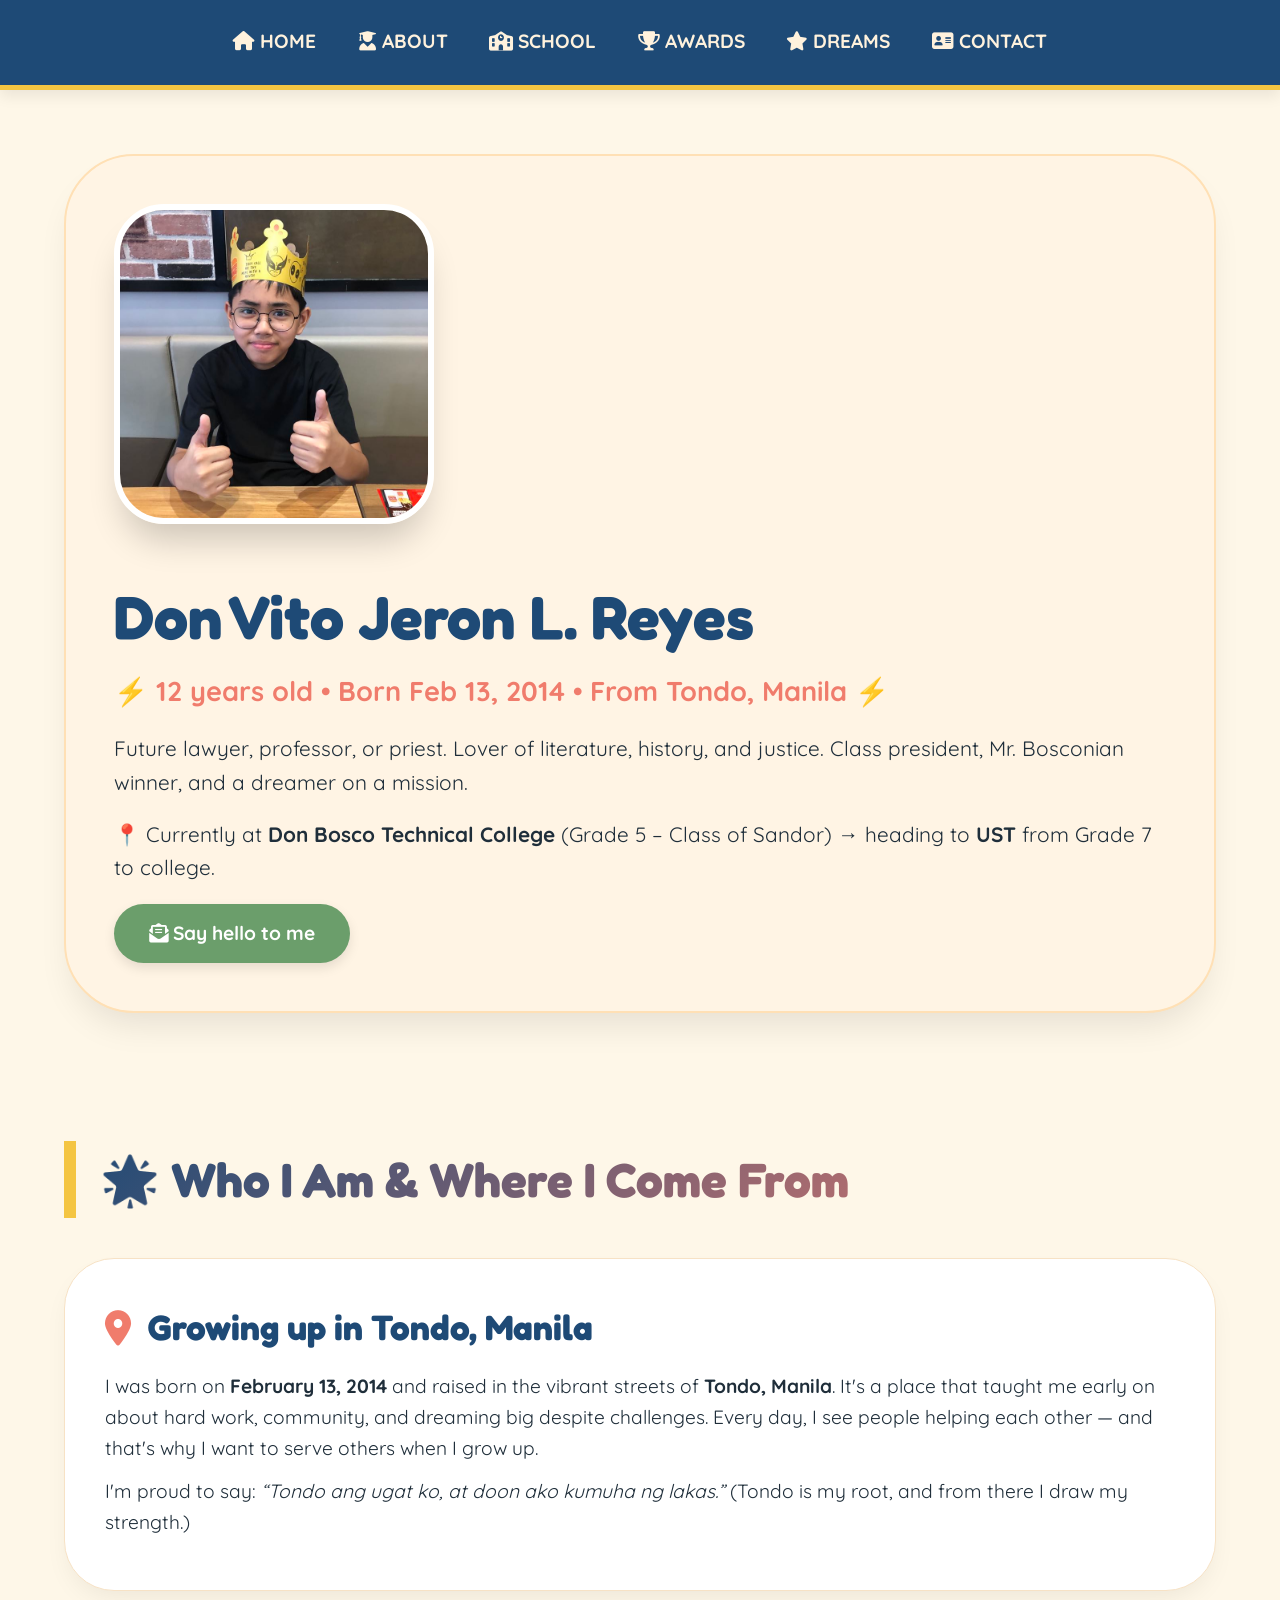
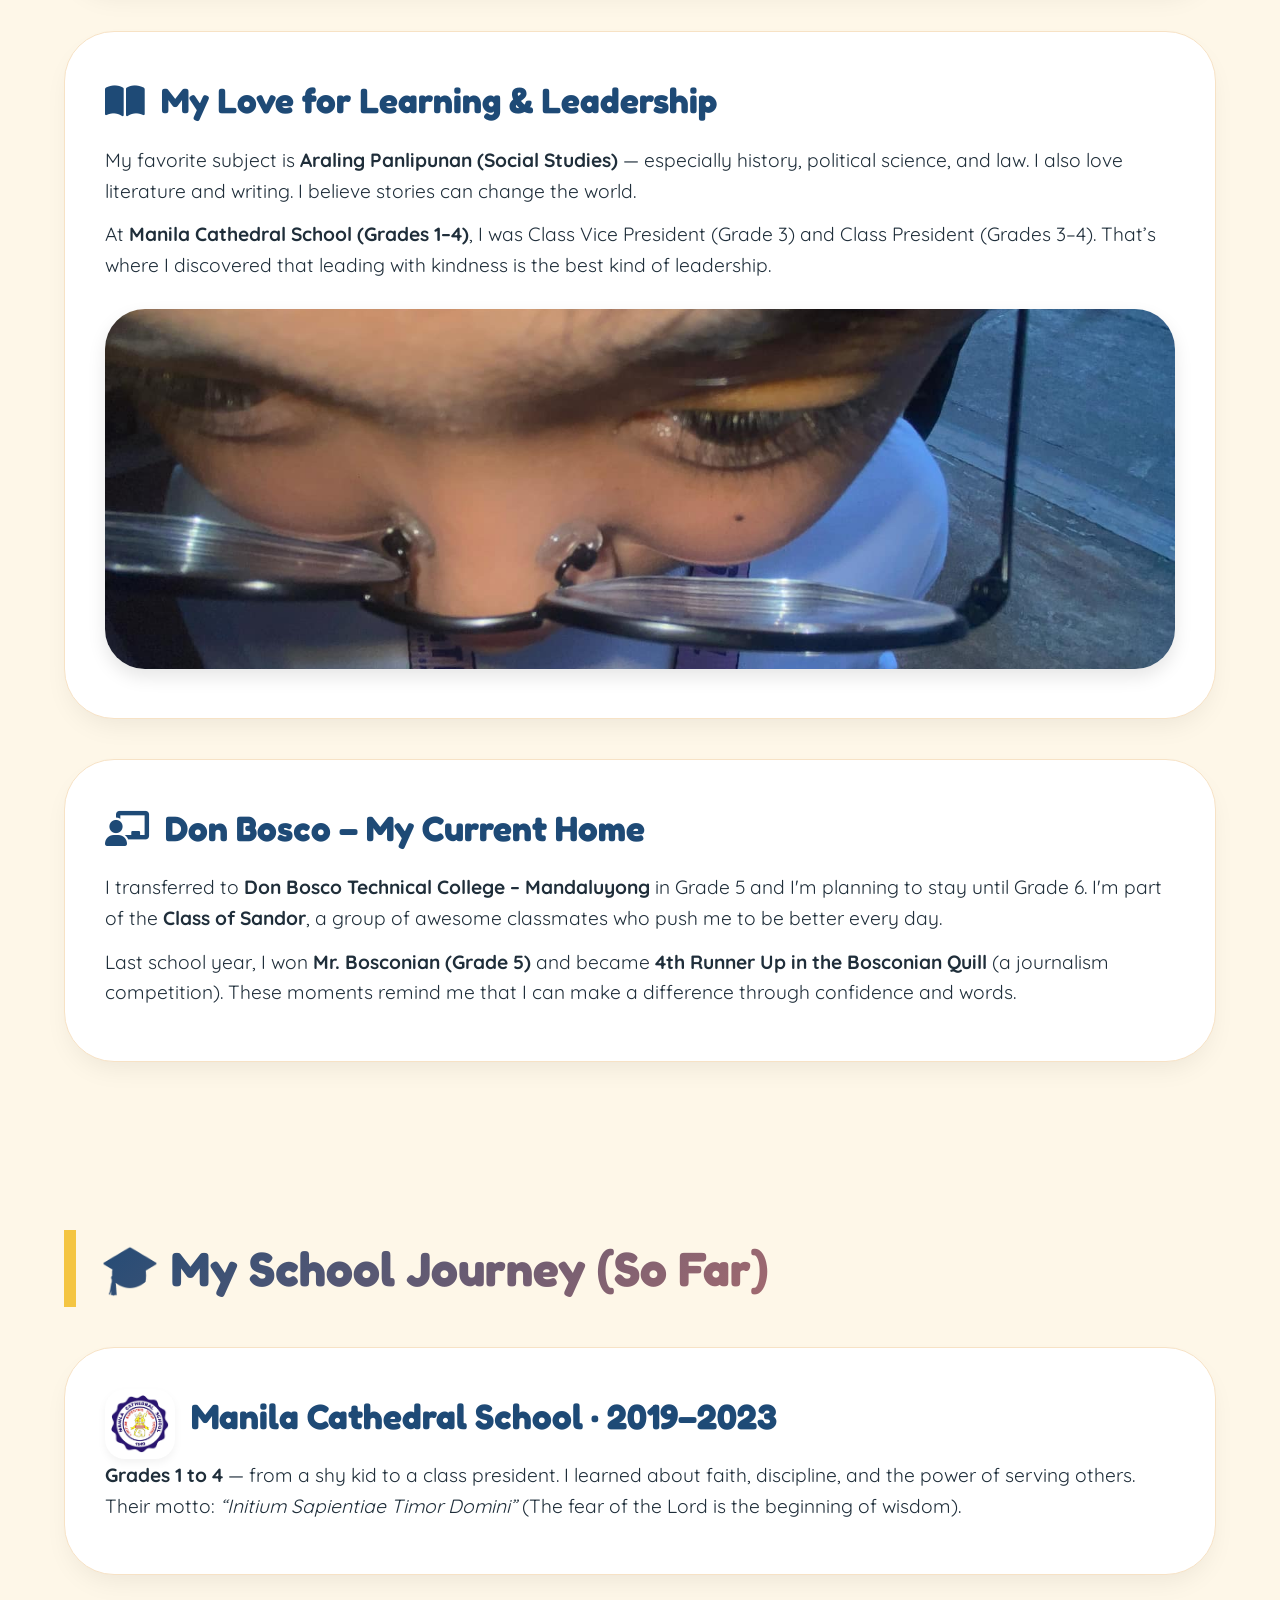
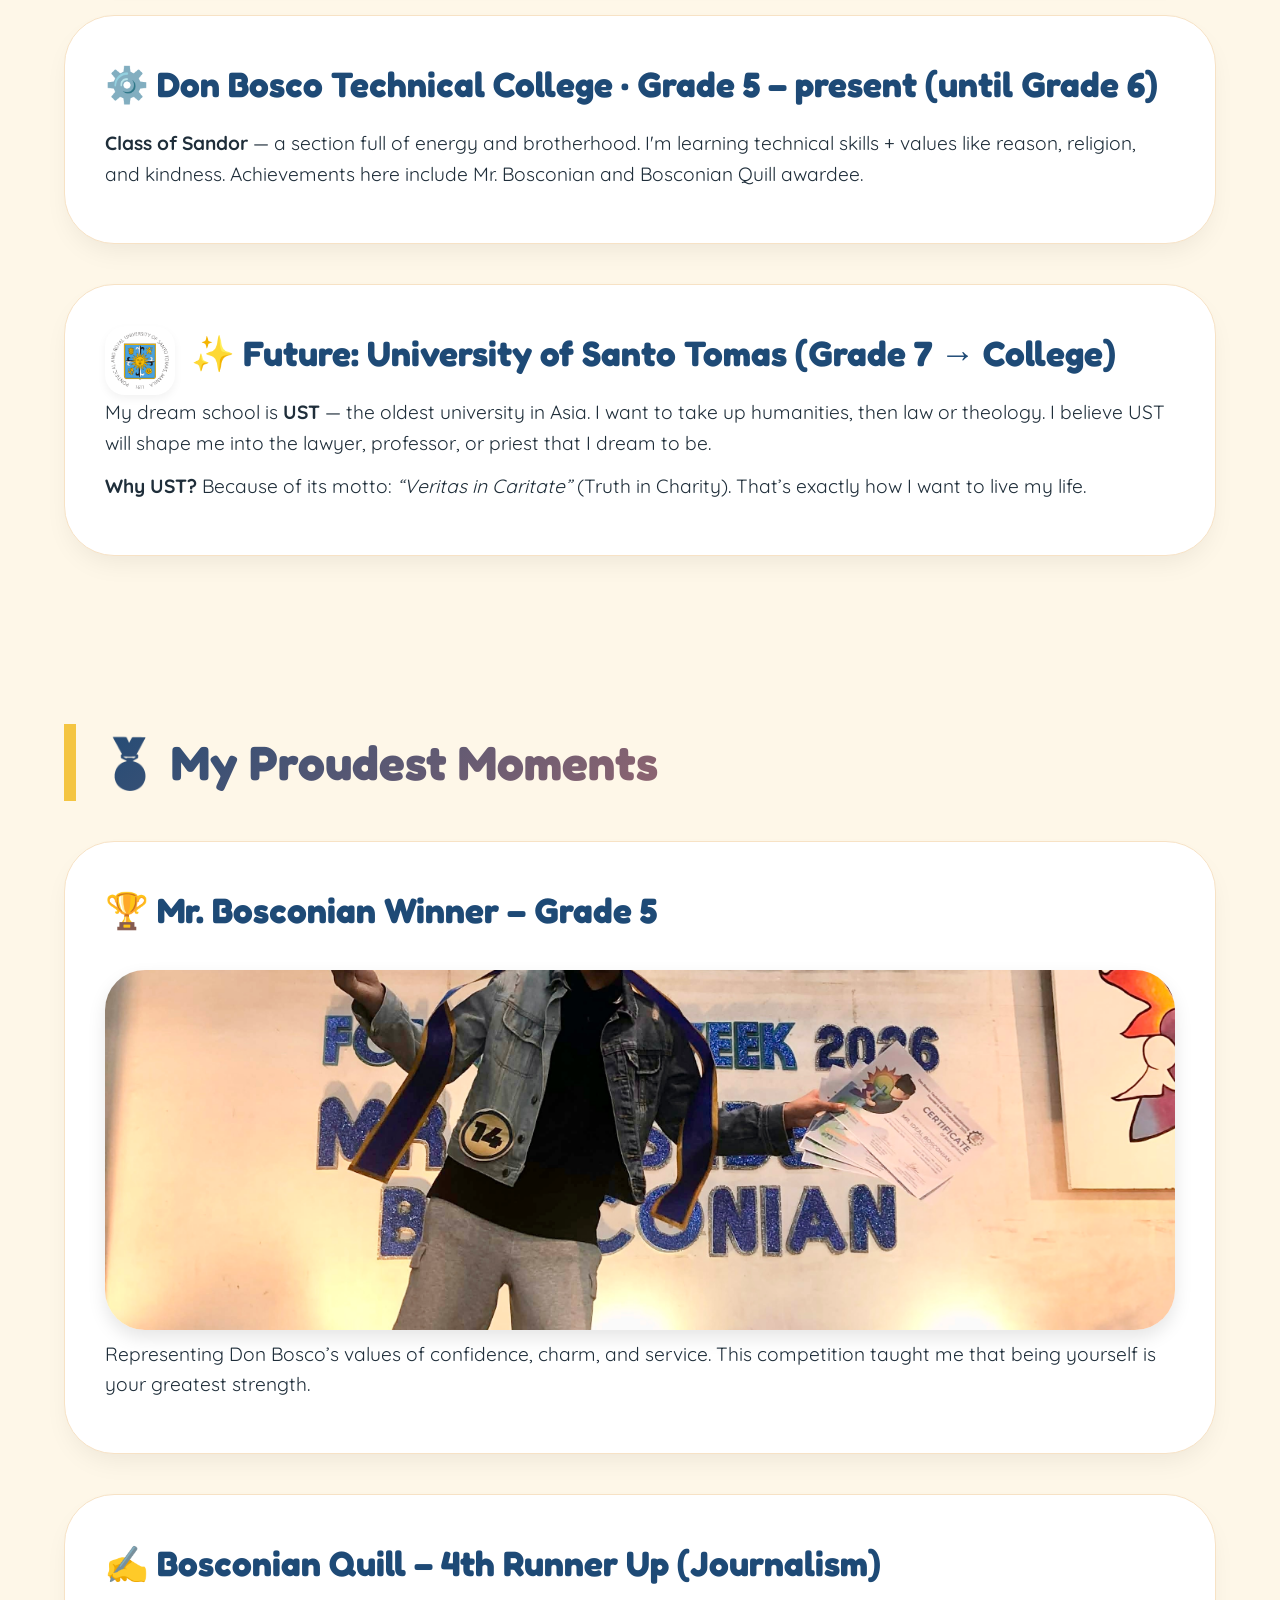
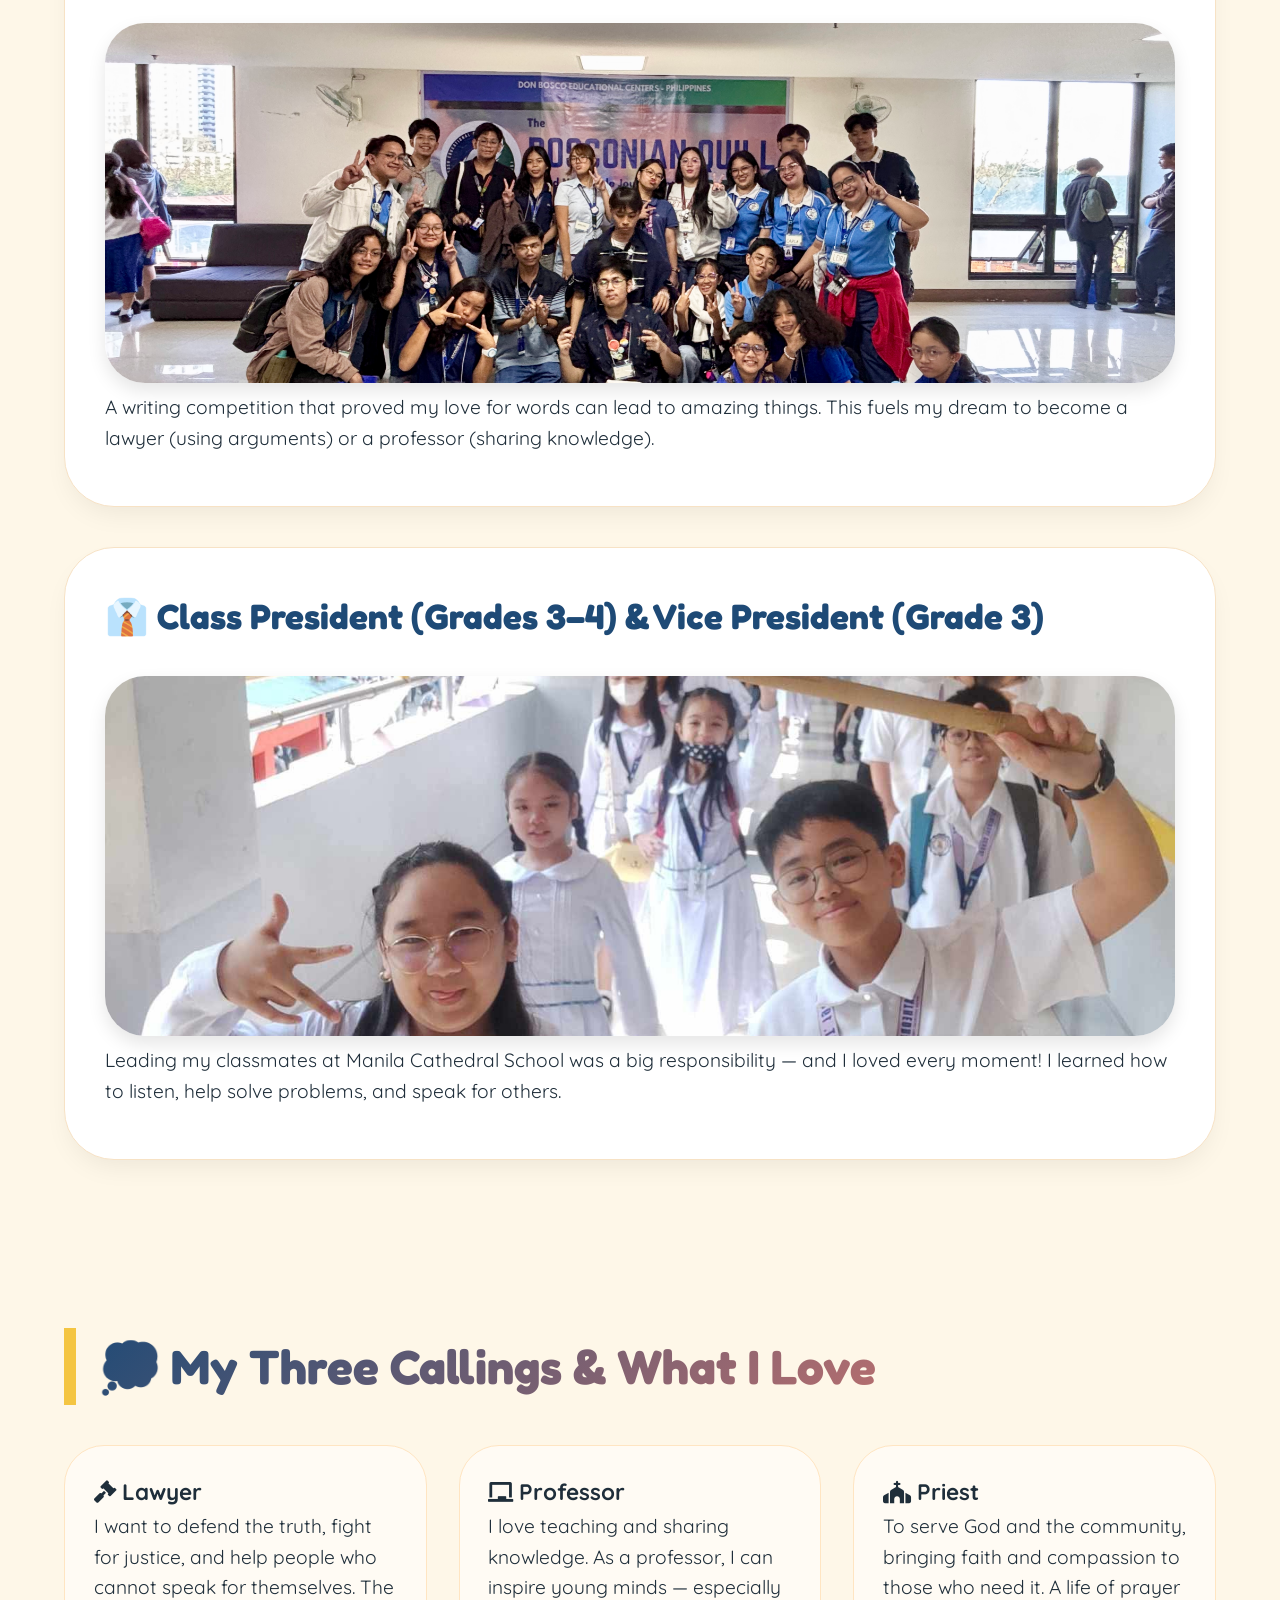
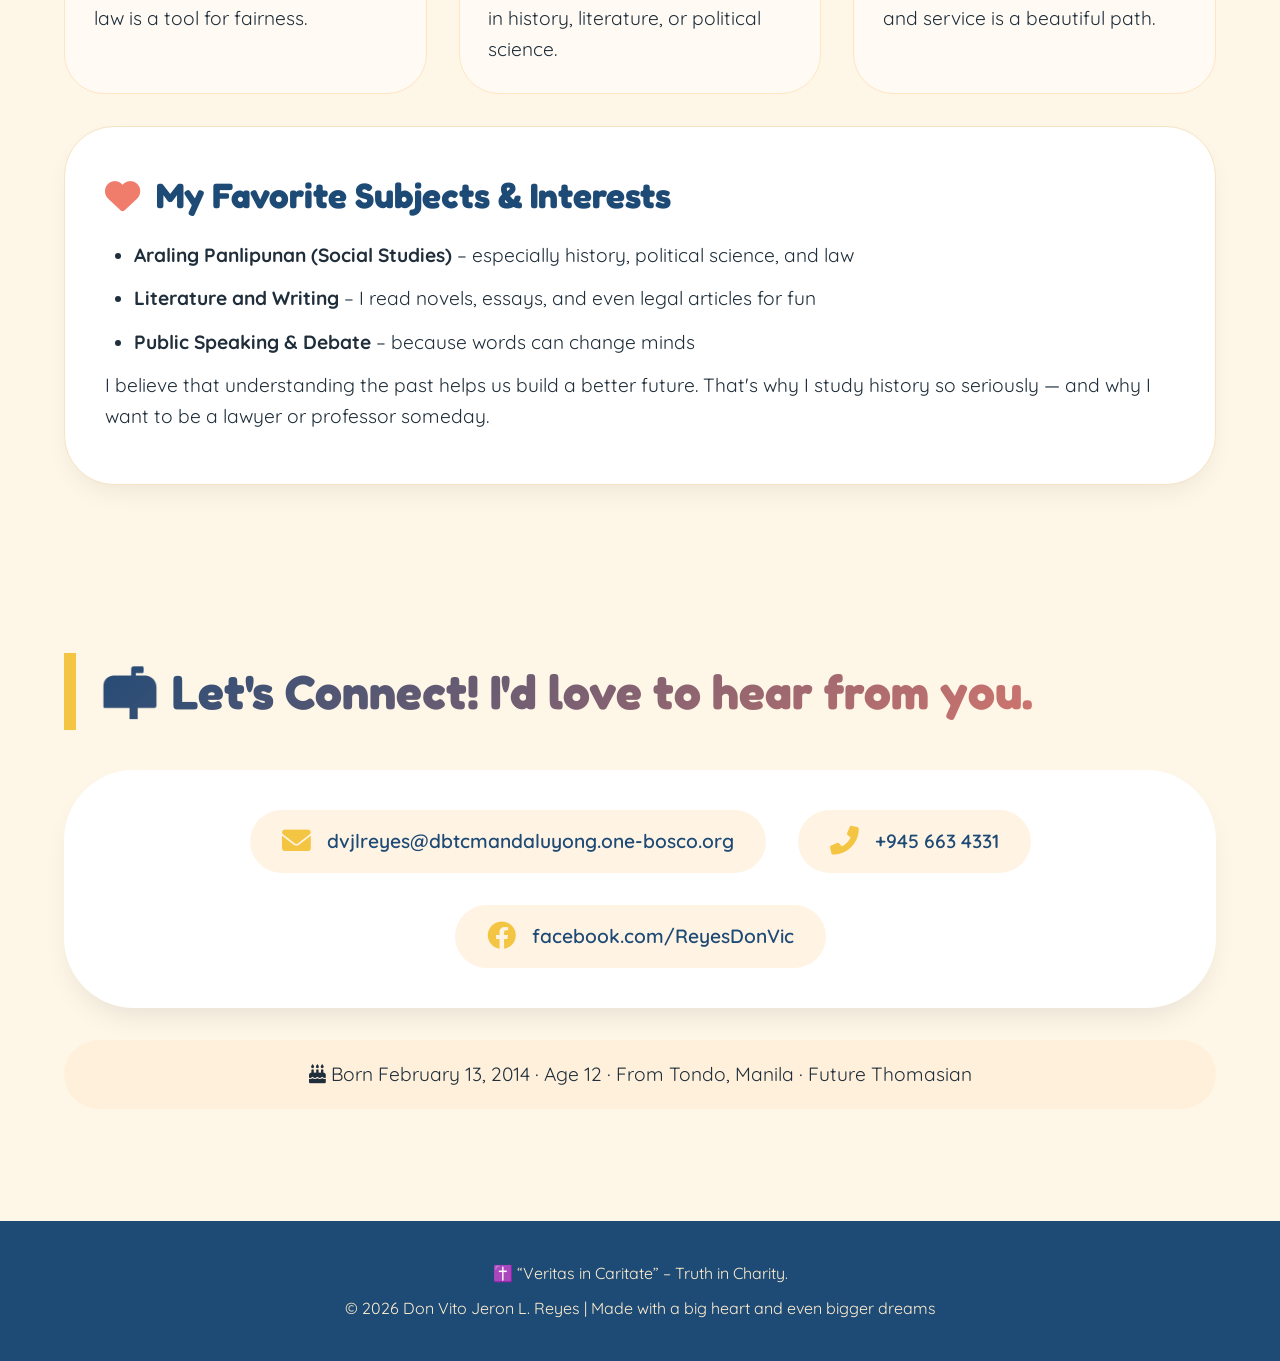
==== index.html @ 770dd9f8 "Update index.html" ====
<!DOCTYPE html>
<html lang="en">
<head>
  <meta charset="UTF-8">
  <meta name="viewport" content="width=device-width, initial-scale=1.0, viewport-fit=cover">
  <title>Don Vito | Big Dreams, Bigger Heart</title>
  <!-- Fun & readable fonts -->
  <link href="https://fonts.googleapis.com/css2?family=Quicksand:wght@400;500;600;700&family=Fredoka+One&display=swap" rel="stylesheet">
  <link rel="stylesheet" href="https://cdnjs.cloudflare.com/ajax/libs/font-awesome/6.0.0-beta3/css/all.min.css">
  <style>
    * {
      margin: 0;
      padding: 0;
      box-sizing: border-box;
    }

    body {
      font-family: 'Quicksand', sans-serif;
      background: #fef7e8;
      color: #1f2e3a;
      scroll-behavior: smooth;
      line-height: 1.6;
      font-size: 1.2rem;
    }

    /* Warm & playful colors */
    :root {
      --deep-blue: #1e4a76;
      --sunny-gold: #f4c542;
      --soft-coral: #f07c6c;
      --cream: #fff4e4;
      --leaf-green: #6b9e6b;
      --wood-brown: #5c3e2b;
    }

    html {
      scroll-behavior: smooth;
    }

    /* Navigation – big and friendly */
    .navbar {
      background: var(--deep-blue);
      padding: 1.2rem 2rem;
      position: sticky;
      top: 0;
      z-index: 100;
      display: flex;
      justify-content: center;
      gap: 2.2rem;
      flex-wrap: wrap;
      border-bottom: 5px solid var(--sunny-gold);
      box-shadow: 0 6px 14px rgba(0,0,0,0.08);
    }
    .navbar a {
      color: #fff2dd;
      text-decoration: none;
      font-weight: 700;
      font-size: 1.2rem;
      padding: 0.4rem 0.2rem;
      transition: 0.2s;
      border-bottom: 3px solid transparent;
    }
    .navbar a:hover {
      border-bottom-color: var(--sunny-gold);
      color: white;
      transform: translateY(-2px);
    }

    /* Each section is a big, full-width block */
    section {
      padding: 4rem 5%;
      max-width: 1400px;
      margin: 0 auto;
    }

    .section-title {
      font-family: 'Fredoka One', cursive;
      font-size: 3rem;
      background: linear-gradient(135deg, var(--deep-blue), var(--soft-coral));
      background-clip: text;
      -webkit-background-clip: text;
      color: transparent;
      margin-bottom: 2.5rem;
      border-left: 12px solid var(--sunny-gold);
      padding-left: 1.5rem;
    }

    /* Hero – big and centered */
    .hero {
      display: flex;
      flex-wrap: wrap;
      align-items: center;
      gap: 3rem;
      background: var(--cream);
      border-radius: 70px;
      padding: 3rem;
      box-shadow: 0 20px 35px -10px rgba(0,0,0,0.1);
      border: 2px solid #ffe0b5;
    }
    .hero-image img {
      width: 100%;
      max-width: 320px;
      border-radius: 50px;
      box-shadow: 0 25px 35px -10px rgba(0,0,0,0.2);
      border: 6px solid white;
      object-fit: cover;
      aspect-ratio: 1 / 1;
    }
    .hero-text h1 {
      font-size: 3.8rem;
      font-family: 'Fredoka One', cursive;
      color: var(--deep-blue);
      line-height: 1.2;
    }
    .hero-text .tagline {
      font-size: 1.7rem;
      color: var(--soft-coral);
      font-weight: 700;
      margin: 1rem 0 1.2rem;
    }
    .hero-text p {
      font-size: 1.3rem;
      margin-bottom: 1.2rem;
    }
    .btn {
      background: var(--leaf-green);
      color: white;
      padding: 0.9rem 2.2rem;
      border-radius: 60px;
      text-decoration: none;
      font-weight: 700;
      font-size: 1.2rem;
      display: inline-block;
      transition: 0.2s;
      box-shadow: 0 5px 12px rgba(0,0,0,0.1);
    }
    .btn:hover {
      background: var(--sunny-gold);
      color: var(--deep-blue);
      transform: scale(1.02);
    }

    /* Big content blocks – no small cards, each block is spacious */
    .big-block {
      background: white;
      border-radius: 50px;
      padding: 2.5rem;
      margin-bottom: 2.5rem;
      box-shadow: 0 12px 28px -8px rgba(0,0,0,0.08);
      border: 1px solid #f7e2c5;
      transition: transform 0.2s ease;
    }
    .big-block:hover {
      transform: translateY(-5px);
    }
    .big-block h3 {
      font-size: 2.2rem;
      font-family: 'Fredoka One', cursive;
      color: var(--deep-blue);
      margin-bottom: 1rem;
      display: flex;
      align-items: center;
      gap: 1rem;
      flex-wrap: wrap;
    }
    .big-block p, .big-block li {
      font-size: 1.2rem;
      margin-bottom: 0.8rem;
    }
    .big-block ul {
      margin-left: 1.8rem;
    }
    .school-logo {
      max-width: 70px;
      height: auto;
      background: white;
      border-radius: 20px;
      padding: 6px;
      box-shadow: 0 4px 8px rgba(0,0,0,0.05);
      vertical-align: middle;
    }
    .flex-logo {
      display: flex;
      align-items: center;
      gap: 1rem;
      flex-wrap: wrap;
    }
    .img-inline {
      width: 100%;
      max-height: 360px;
      object-fit: cover;
      border-radius: 40px;
      margin-top: 1rem;
      box-shadow: 0 8px 18px rgba(0,0,0,0.1);
    }

    /* Two-column only for specific comparisons, but still large */
    .two-col {
      display: flex;
      flex-wrap: wrap;
      gap: 2rem;
      margin-top: 1rem;
    }
    .two-col > div {
      flex: 1;
      min-width: 260px;
      background: #fffbf4;
      border-radius: 40px;
      padding: 1.8rem;
      border: 1px solid #ffe5c2;
    }

    /* Contact area big & friendly */
    .contact-area {
      background: white;
      border-radius: 70px;
      padding: 2.5rem;
      display: flex;
      flex-wrap: wrap;
      justify-content: center;
      gap: 2rem;
      box-shadow: 0 15px 30px -10px rgba(0,0,0,0.1);
    }
    .contact-card {
      background: var(--cream);
      padding: 1rem 2rem;
      border-radius: 60px;
      display: flex;
      align-items: center;
      gap: 1rem;
      font-size: 1.2rem;
      font-weight: 600;
    }
    .contact-card i {
      font-size: 1.8rem;
      color: var(--sunny-gold);
    }
    .contact-card a {
      text-decoration: none;
      color: var(--deep-blue);
    }

    footer {
      text-align: center;
      padding: 2.5rem;
      background: var(--deep-blue);
      color: #ffefcf;
      font-size: 1rem;
      margin-top: 3rem;
    }

    @media (max-width: 800px) {
      body { font-size: 1rem; }
      .section-title { font-size: 2.2rem; }
      .hero-text h1 { font-size: 2.5rem; }
      .big-block h3 { font-size: 1.8rem; }
      .navbar a { font-size: 0.95rem; gap: 1rem; }
    }
  </style>
</head>
<body>

<nav class="navbar">
  <a href="#home"><i class="fas fa-home"></i> HOME</a>
  <a href="#about"><i class="fas fa-user-graduate"></i> ABOUT</a>
  <a href="#education"><i class="fas fa-school"></i> SCHOOL</a>
  <a href="#achievements"><i class="fas fa-trophy"></i> AWARDS</a>
  <a href="#dreams"><i class="fas fa-star"></i> DREAMS</a>
  <a href="#contact"><i class="fas fa-address-card"></i> CONTACT</a>
</nav>

<main>
  <!-- HERO SECTION -->
  <section id="home">
    <div class="hero">
      <div class="hero-image">
        <img src="main photo.JPG" alt="Don Vito" onerror="this.src='https://placehold.co/400x400/f5e2cc/7a5a42?text=Don+Vito'">
      </div>
      <div class="hero-text">
        <h1>Don Vito Jeron L. Reyes</h1>
        <div class="tagline">⚡ 12 years old • Born Feb 13, 2014 • From Tondo, Manila ⚡</div>
        <p>Future lawyer, professor, or priest. Lover of literature, history, and justice. Class president, Mr. Bosconian winner, and a dreamer on a mission.</p>
        <p>📍 Currently at <strong>Don Bosco Technical College</strong> (Grade 5 – Class of Sandor) → heading to <strong>UST</strong> from Grade 7 to college.</p>
        <a href="#contact" class="btn"><i class="fas fa-envelope-open-text"></i> Say hello to me</a>
      </div>
    </div>
  </section>

  <!-- ABOUT – big, detailed, no tiny boxes -->
  <section id="about">
    <h2 class="section-title">🌟 Who I Am & Where I Come From</h2>
    
    <div class="big-block">
      <h3><i class="fas fa-map-marker-alt" style="color:var(--soft-coral);"></i> Growing up in Tondo, Manila</h3>
      <p>I was born on <strong>February 13, 2014</strong> and raised in the vibrant streets of <strong>Tondo, Manila</strong>. It's a place that taught me early on about hard work, community, and dreaming big despite challenges. Every day, I see people helping each other — and that's why I want to serve others when I grow up.</p>
      <p>I'm proud to say: <em>“Tondo ang ugat ko, at doon ako kumuha ng lakas.”</em> (Tondo is my root, and from there I draw my strength.)</p>
    </div>

    <div class="big-block">
      <h3><i class="fas fa-book-open"></i> My Love for Learning & Leadership</h3>
      <p>My favorite subject is <strong>Araling Panlipunan (Social Studies)</strong> — especially history, political science, and law. I also love literature and writing. I believe stories can change the world.</p>
      <p>At <strong>Manila Cathedral School (Grades 1–4)</strong>, I was Class Vice President (Grade 3) and Class President (Grades 3–4). That’s where I discovered that leading with kindness is the best kind of leadership.</p>
      <img src="photo of me in grade 4.JPG" alt="Grade 4 at Manila Cathedral" class="img-inline" onerror="this.style.display='none'">
    </div>

    <div class="big-block">
      <h3><i class="fas fa-chalkboard-user"></i> Don Bosco – My Current Home</h3>
      <p>I transferred to <strong>Don Bosco Technical College – Mandaluyong</strong> in Grade 5 and I'm planning to stay until Grade 6. I'm part of the <strong>Class of Sandor</strong>, a group of awesome classmates who push me to be better every day.</p>
      <p>Last school year, I won <strong>Mr. Bosconian (Grade 5)</strong> and became <strong>4th Runner Up in the Bosconian Quill</strong> (a journalism competition). These moments remind me that I can make a difference through confidence and words.</p>
    </div>
  </section>

  <!-- EDUCATION JOURNEY (full width blocks with logos) -->
  <section id="education">
    <h2 class="section-title">🎓 My School Journey (So Far)</h2>
    
    <div class="big-block">
      <div class="flex-logo">
        <img src="IMG_6127.png" alt="Manila Cathedral School Logo" class="school-logo" onerror="this.style.display='none'">
        <h3>Manila Cathedral School · 2019–2023</h3>
      </div>
      <p><strong>Grades 1 to 4</strong> — from a shy kid to a class president. I learned about faith, discipline, and the power of serving others. Their motto: <em>“Initium Sapientiae Timor Domini”</em> (The fear of the Lord is the beginning of wisdom).</p>
    </div>

    <div class="big-block">
      <h3>⚙️ Don Bosco Technical College · Grade 5 – present (until Grade 6)</h3>
      <p><strong>Class of Sandor</strong> — a section full of energy and brotherhood. I'm learning technical skills + values like reason, religion, and kindness. Achievements here include Mr. Bosconian and Bosconian Quill awardee.</p>
    </div>

    <div class="big-block">
      <div class="flex-logo">
        <img src="1280px-Seal_of_the_University_of_Santo_Tomas.svg.png" alt="UST Seal" class="school-logo" onerror="this.style.display='none'">
        <h3>✨ Future: University of Santo Tomas (Grade 7 → College)</h3>
      </div>
      <p>My dream school is <strong>UST</strong> — the oldest university in Asia. I want to take up humanities, then law or theology. I believe UST will shape me into the lawyer, professor, or priest that I dream to be.</p>
      <p><strong>Why UST?</strong> Because of its motto: <em>“Veritas in Caritate”</em> (Truth in Charity). That’s exactly how I want to live my life.</p>
    </div>
  </section>

  <!-- ACHIEVEMENTS – each achievement gets its own large block with image -->
  <section id="achievements">
    <h2 class="section-title">🏅 My Proudest Moments</h2>
    
    <div class="big-block">
      <h3>🏆 Mr. Bosconian Winner – Grade 5</h3>
      <img src="mr bosconian winner.jpg" alt="Mr. Bosconian" class="img-inline" onerror="this.style.display='none'">
      <p>Representing Don Bosco’s values of confidence, charm, and service. This competition taught me that being yourself is your greatest strength.</p>
    </div>

    <div class="big-block">
      <h3>✍️ Bosconian Quill – 4th Runner Up (Journalism)</h3>
      <img src="bosconian quill winner.jpg" alt="Bosconian Quill Award" class="img-inline" onerror="this.style.display='none'">
      <p>A writing competition that proved my love for words can lead to amazing things. This fuels my dream to become a lawyer (using arguments) or a professor (sharing knowledge).</p>
    </div>

    <div class="big-block">
      <h3>👔 Class President (Grades 3–4) & Vice President (Grade 3)</h3>
      <img src="me as class president.JPG" alt="Class President photo" class="img-inline" onerror="this.style.display='none'">
      <p>Leading my classmates at Manila Cathedral School was a big responsibility — and I loved every moment! I learned how to listen, help solve problems, and speak for others.</p>
    </div>
  </section>

  <!-- DREAMS & INTERESTS – spacious and full of heart -->
  <section id="dreams">
    <h2 class="section-title">💭 My Three Callings & What I Love</h2>
    
    <div class="two-col">
      <div>
        <h3><i class="fas fa-gavel"></i> Lawyer</h3>
        <p>I want to defend the truth, fight for justice, and help people who cannot speak for themselves. The law is a tool for fairness.</p>
      </div>
      <div>
        <h3><i class="fas fa-chalkboard"></i> Professor</h3>
        <p>I love teaching and sharing knowledge. As a professor, I can inspire young minds — especially in history, literature, or political science.</p>
      </div>
      <div>
        <h3><i class="fas fa-church"></i> Priest</h3>
        <p>To serve God and the community, bringing faith and compassion to those who need it. A life of prayer and service is a beautiful path.</p>
      </div>
    </div>

    <div class="big-block" style="margin-top: 2rem;">
      <h3><i class="fas fa-heart" style="color:var(--soft-coral);"></i> My Favorite Subjects & Interests</h3>
      <ul>
        <li><strong>Araling Panlipunan (Social Studies)</strong> – especially history, political science, and law</li>
        <li><strong>Literature and Writing</strong> – I read novels, essays, and even legal articles for fun</li>
        <li><strong>Public Speaking & Debate</strong> – because words can change minds</li>
      </ul>
      <p>I believe that understanding the past helps us build a better future. That's why I study history so seriously — and why I want to be a lawyer or professor someday.</p>
    </div>
  </section>

  <!-- CONTACT - big, friendly, easy to read -->
  <section id="contact">
    <h2 class="section-title">📬 Let's Connect! I'd love to hear from you.</h2>
    <div class="contact-area">
      <div class="contact-card">
        <i class="fas fa-envelope"></i>
        <a href="mailto:dvjlreyes@dbtcmandaluyong.one-bosco.org">dvjlreyes@dbtcmandaluyong.one-bosco.org</a>
      </div>
      <div class="contact-card">
        <i class="fas fa-phone-alt"></i>
        <a href="tel:+9456634331">+945 663 4331</a>
      </div>
      <div class="contact-card">
        <i class="fab fa-facebook"></i>
        <a href="https://facebook.com/ReyesDonVic" target="_blank">facebook.com/ReyesDonVic</a>
      </div>
    </div>
    <div style="text-align: center; margin-top: 2rem; font-size: 1.2rem; background: #fff0db; padding: 1.2rem; border-radius: 60px;">
      <i class="fas fa-birthday-cake"></i> Born February 13, 2014 · Age 12 · From Tondo, Manila · Future Thomasian
    </div>
  </section>
</main>

<footer>
  <p>✝️ “Veritas in Caritate” – Truth in Charity. </p>
  <p style="margin-top: 0.6rem;">© 2026 Don Vito Jeron L. Reyes | Made with a big heart and even bigger dreams</p>
</footer>

<script>
  // simple active nav highlight
  const sections = document.querySelectorAll("section");
  const navLinks = document.querySelectorAll(".navbar a");
  window.addEventListener("scroll", () => {
    let current = "";
    sections.forEach(section => {
      const sectionTop = section.offsetTop - 130;
      if (pageYOffset >= sectionTop) {
        current = section.getAttribute("id");
      }
    });
    navLinks.forEach(link => {
      link.classList.remove("active");
      if (link.getAttribute("href") === `#${current}`) {
        link.classList.add("active");
      }
    });
  });
</script>
</body>
</html>
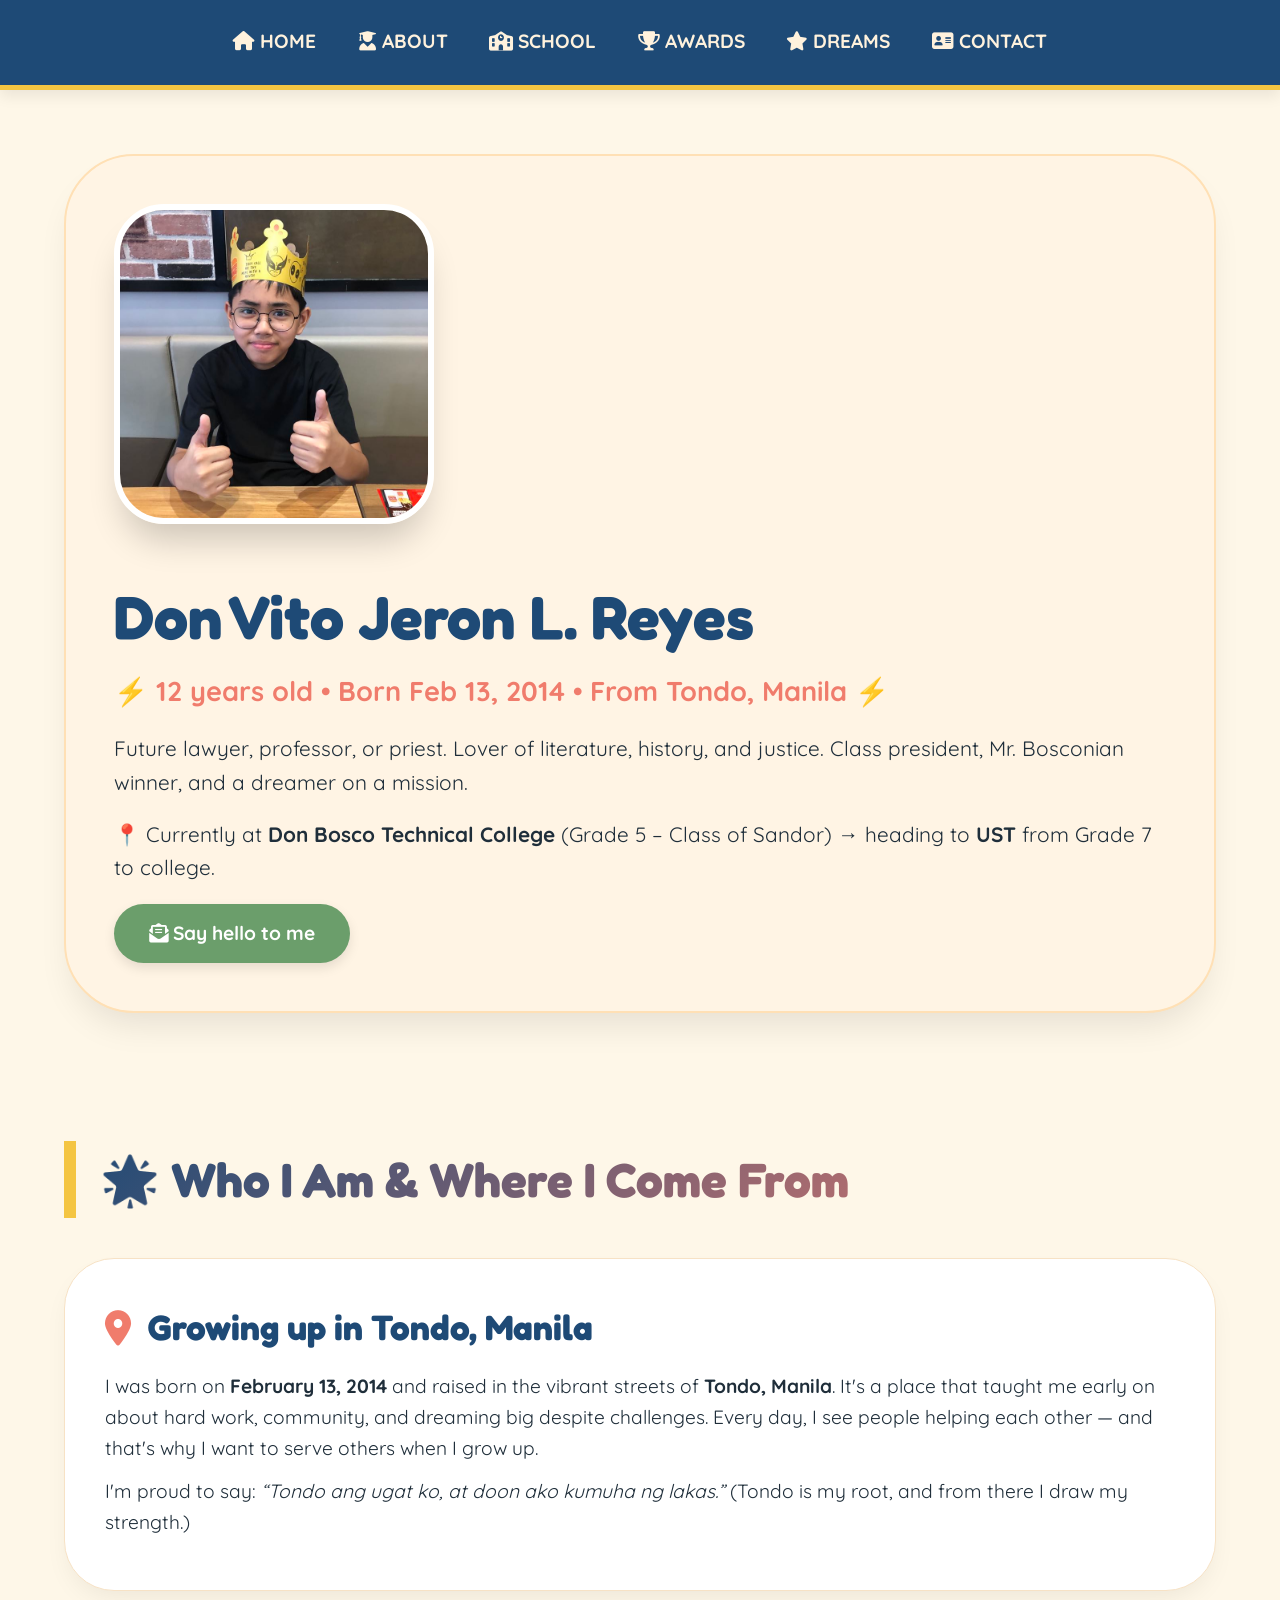
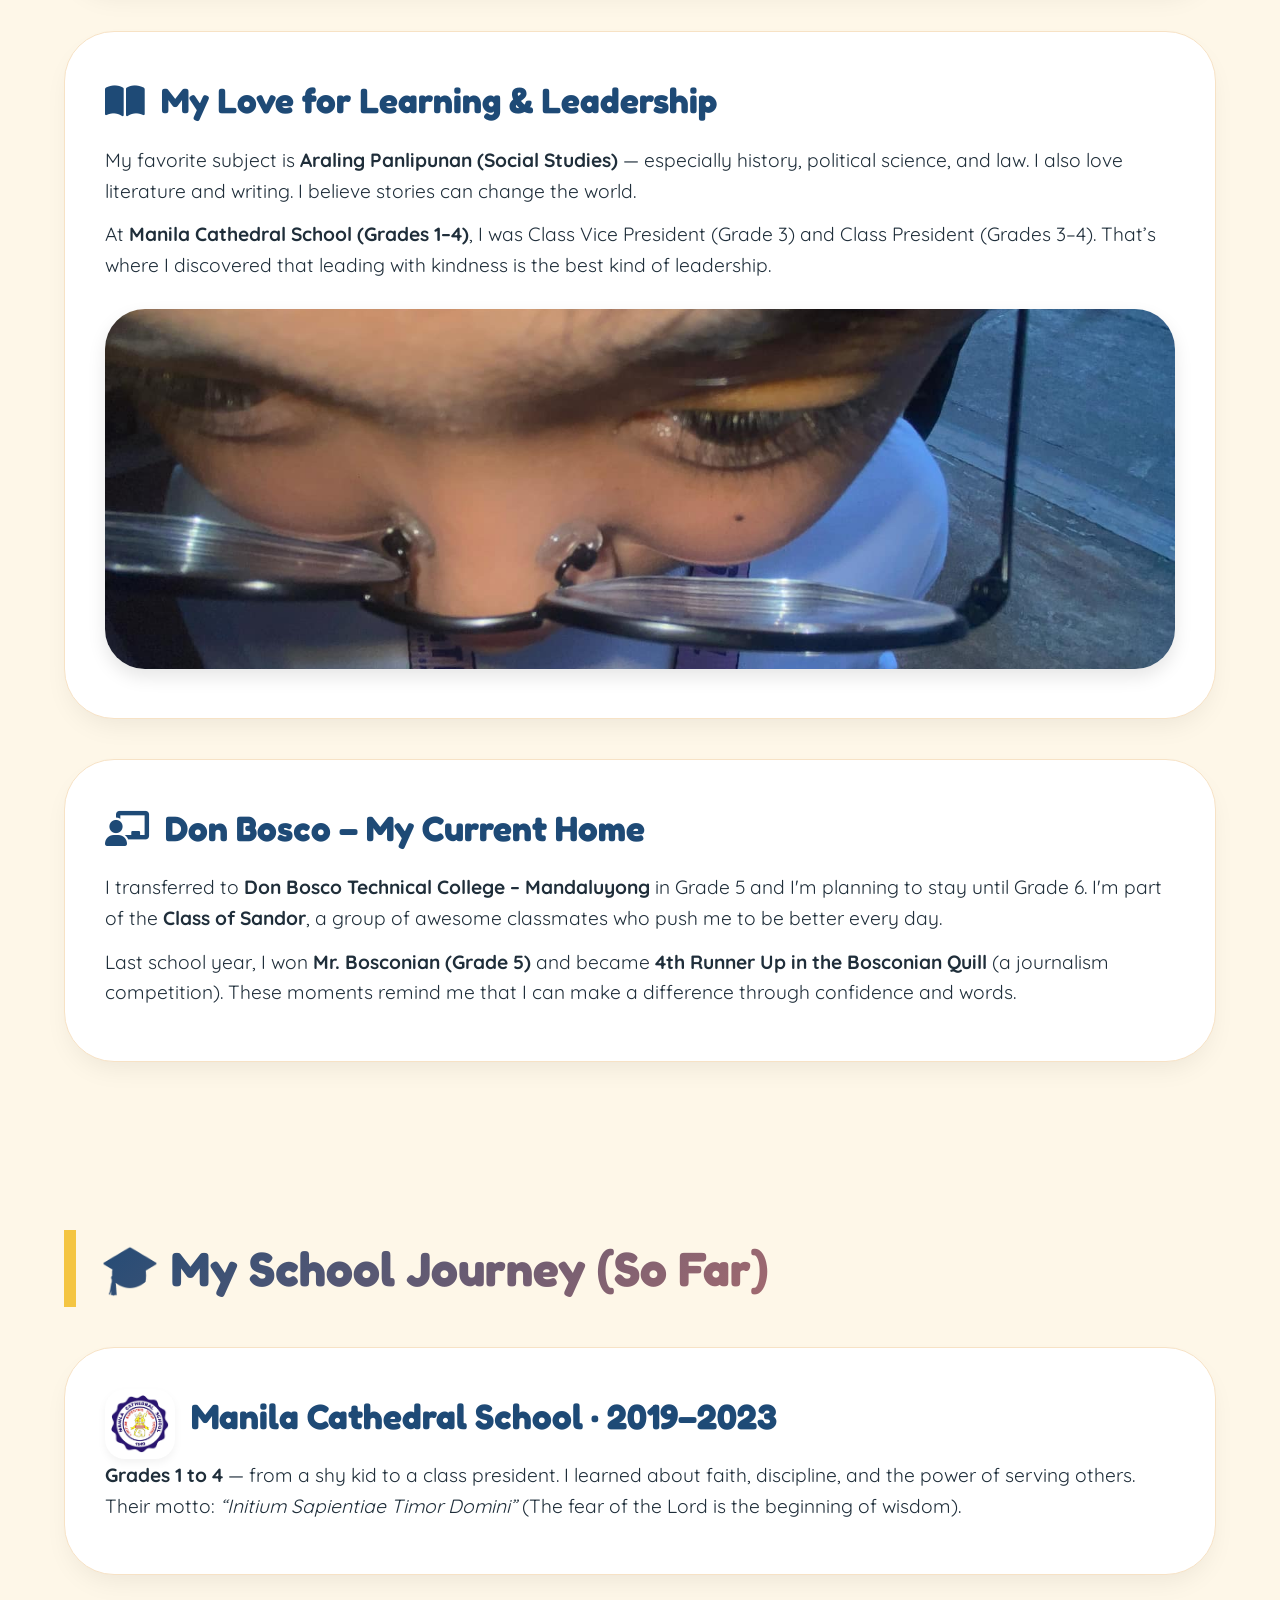
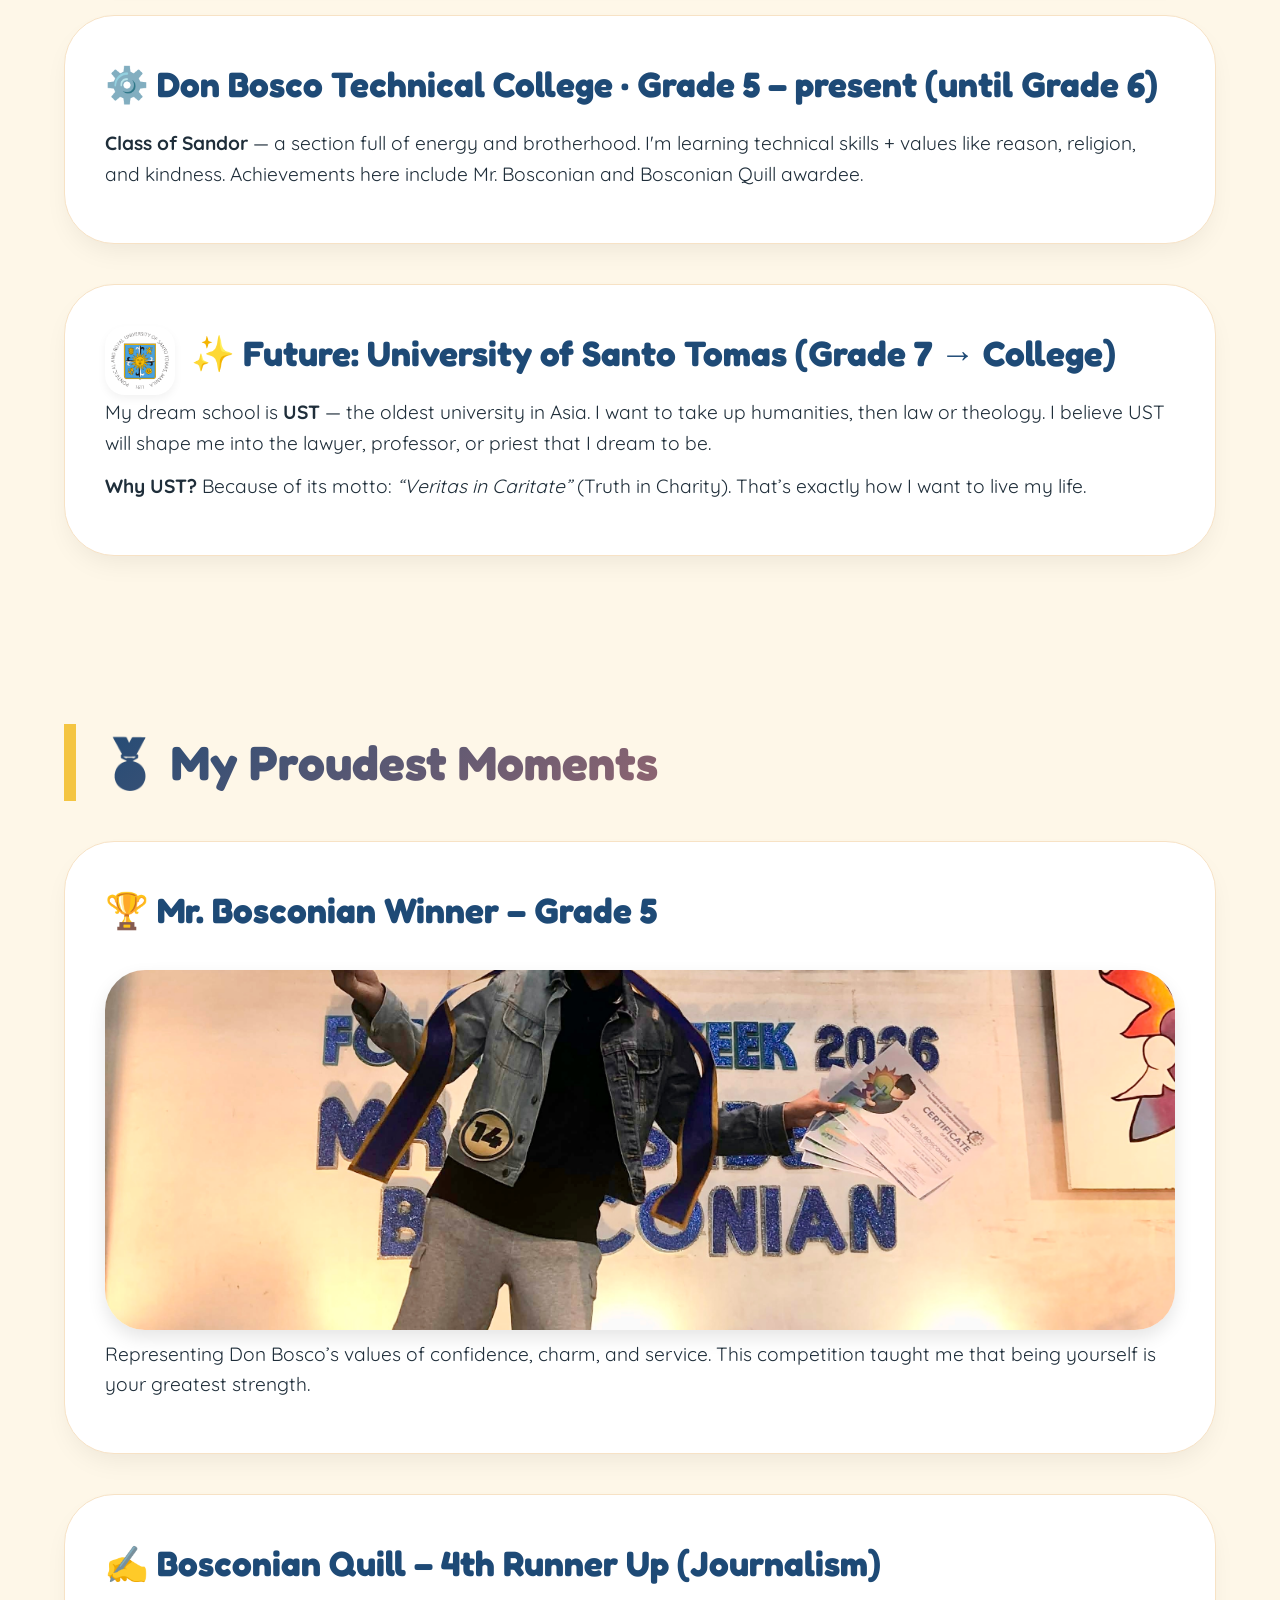
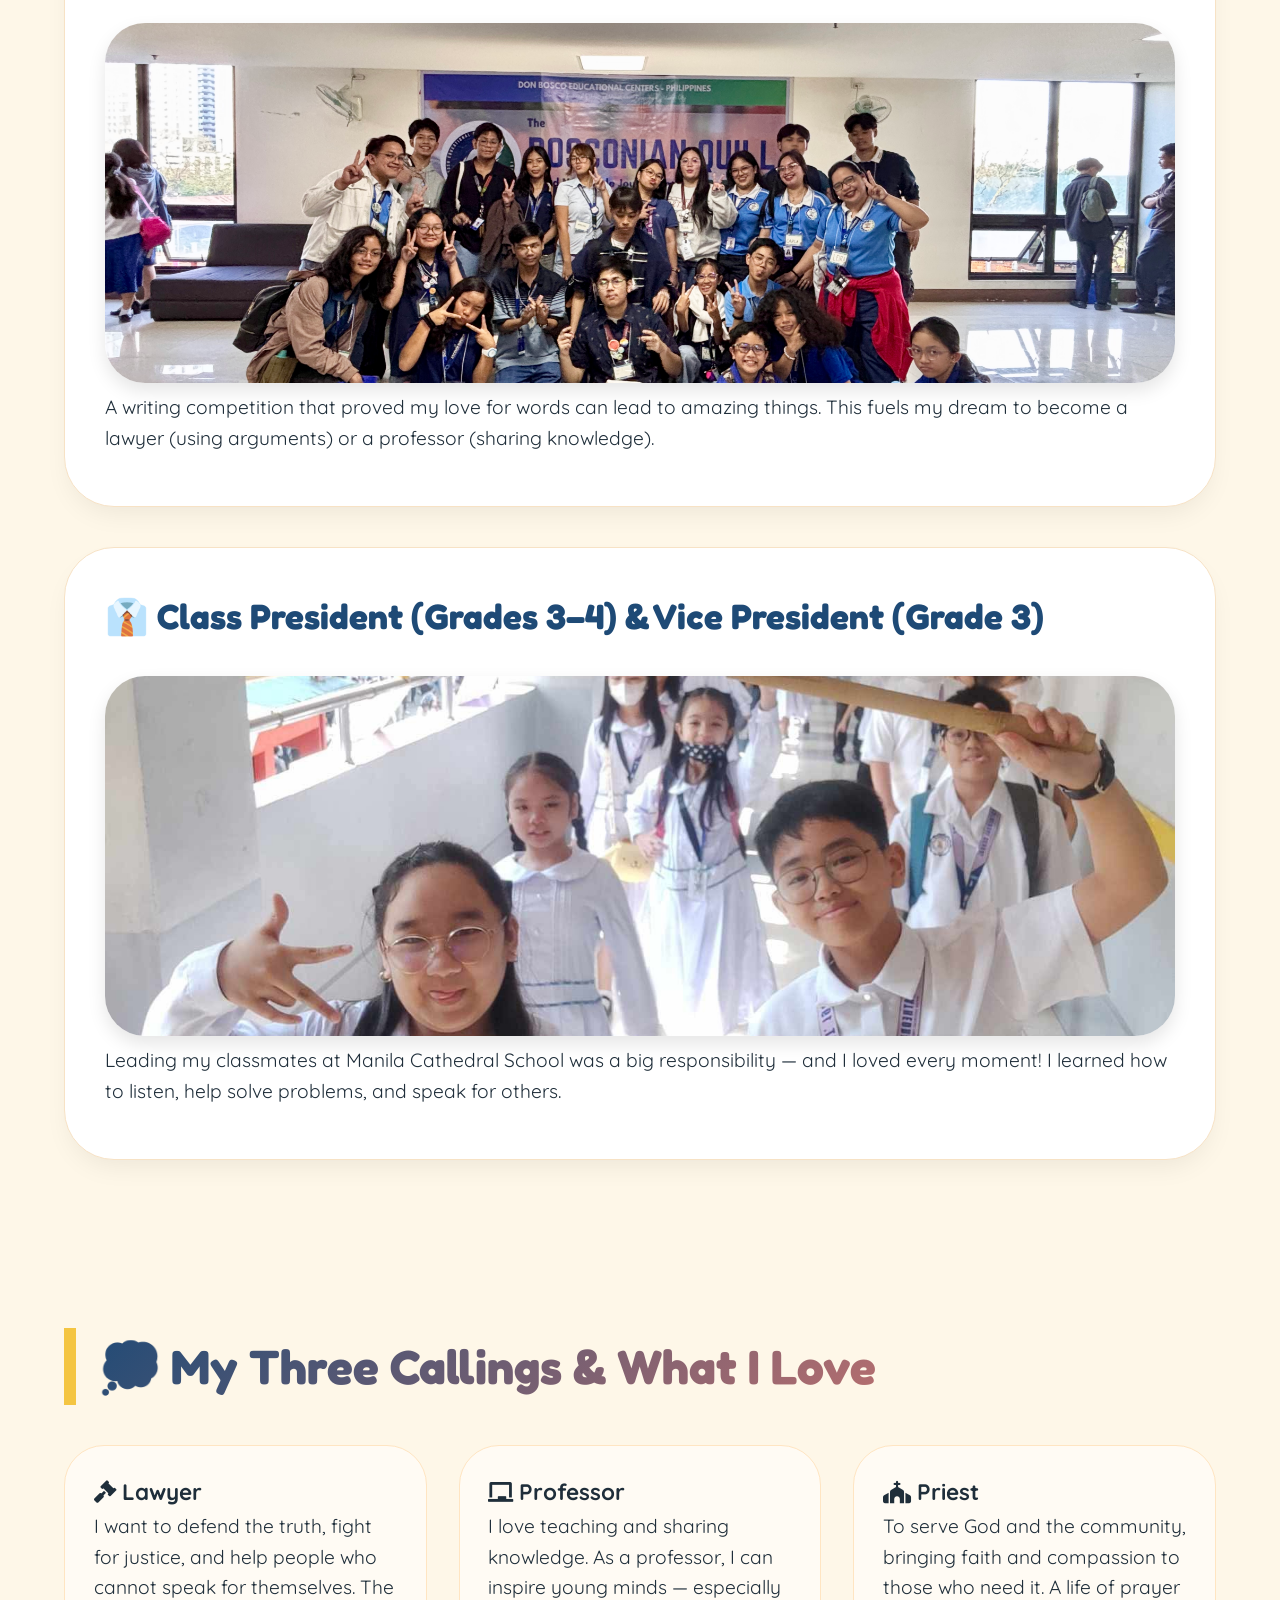
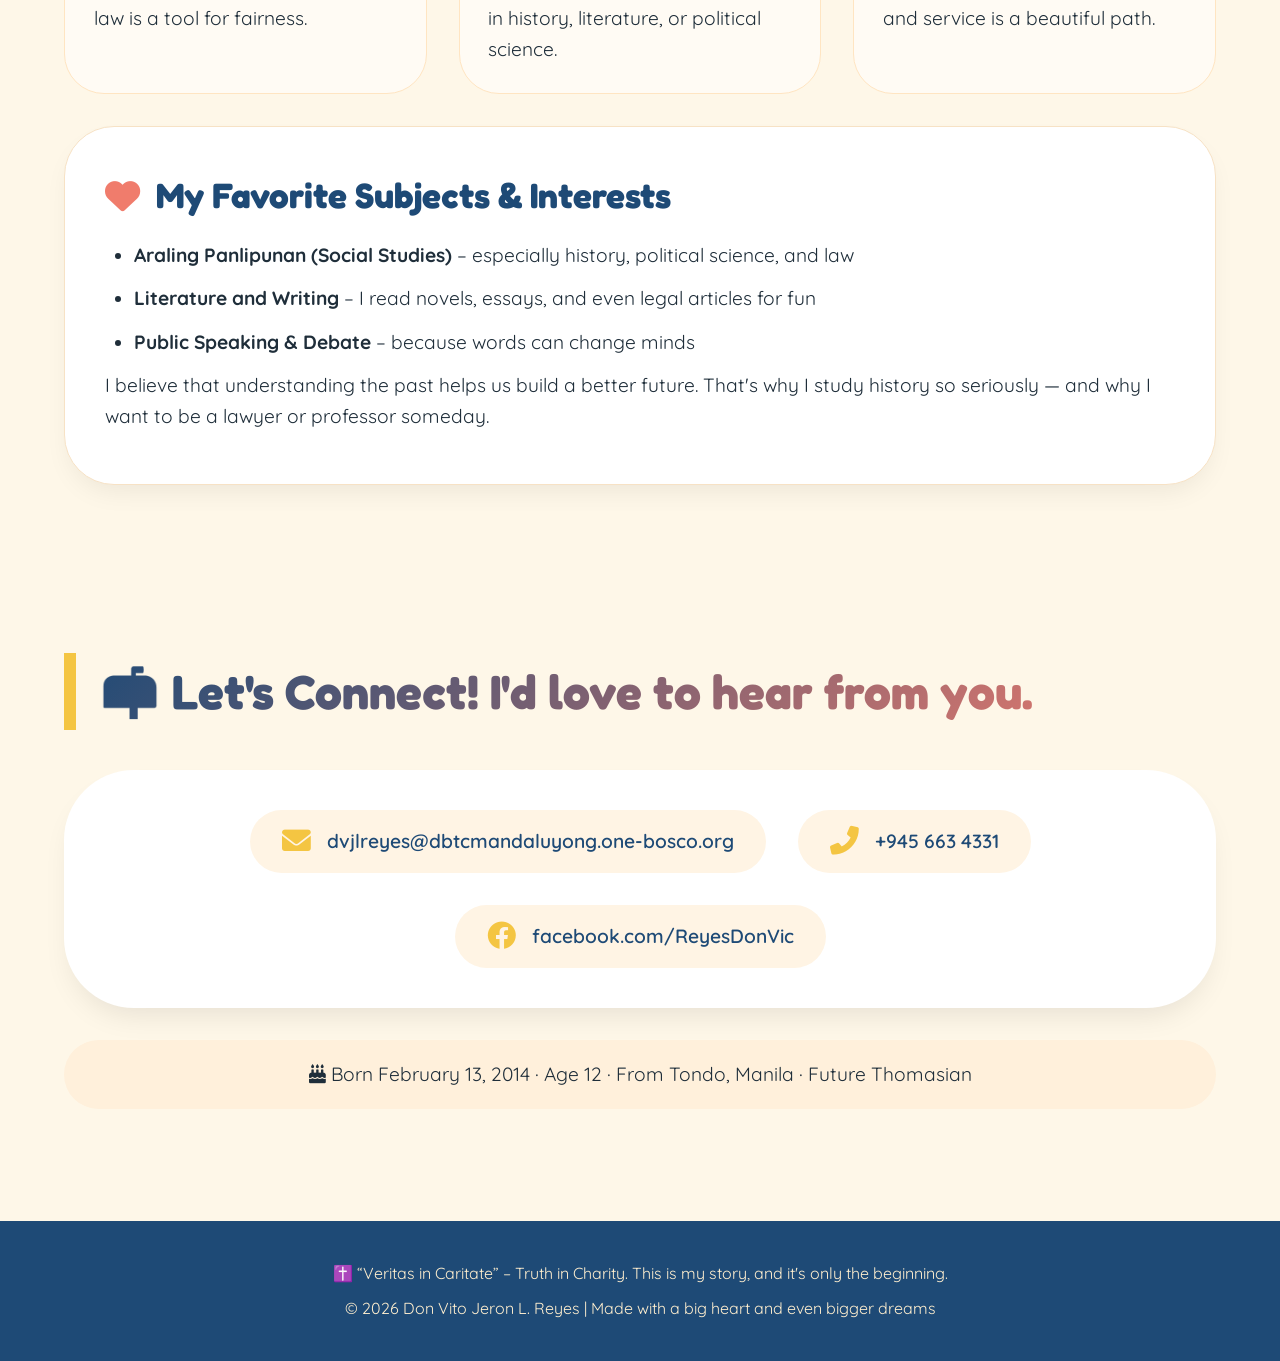
==== commit 9050c4f7: "Update index.html" ====
--- a/index.html
+++ b/index.html
@@ -3,7 +3,7 @@
 <head>
   <meta charset="UTF-8">
   <meta name="viewport" content="width=device-width, initial-scale=1.0, viewport-fit=cover">
-  <title>Don Vito | Big Dreams, Bigger Heart</title>
+  <title>Get to know me!</title>
   <!-- Fun & readable fonts -->
   <link href="https://fonts.googleapis.com/css2?family=Quicksand:wght@400;500;600;700&family=Fredoka+One&display=swap" rel="stylesheet">
   <link rel="stylesheet" href="https://cdnjs.cloudflare.com/ajax/libs/font-awesome/6.0.0-beta3/css/all.min.css">
@@ -37,7 +37,7 @@
       scroll-behavior: smooth;
     }
 
-    /* Navigation – big and friendly */
+    /* Navigation – big and friendly, NO background images on links */
     .navbar {
       background: var(--deep-blue);
       padding: 1.2rem 2rem;
@@ -59,6 +59,8 @@
       padding: 0.4rem 0.2rem;
       transition: 0.2s;
       border-bottom: 3px solid transparent;
+      background: none;        /* remove any possible background image */
+      background-image: none;  /* explicit removal */
     }
     .navbar a:hover {
       border-bottom-color: var(--sunny-gold);
@@ -133,6 +135,7 @@
       display: inline-block;
       transition: 0.2s;
       box-shadow: 0 5px 12px rgba(0,0,0,0.1);
+      background-image: none;  /* no image cover */
     }
     .btn:hover {
       background: var(--sunny-gold);
@@ -230,6 +233,7 @@
       gap: 1rem;
       font-size: 1.2rem;
       font-weight: 600;
+      background-image: none; /* no image cover */
     }
     .contact-card i {
       font-size: 1.8rem;
@@ -238,6 +242,8 @@
     .contact-card a {
       text-decoration: none;
       color: var(--deep-blue);
+      background: none;
+      background-image: none;
     }
 
     footer {
@@ -247,6 +253,11 @@
       color: #ffefcf;
       font-size: 1rem;
       margin-top: 3rem;
+    }
+
+    /* ensure no link anywhere has background image */
+    a, a * {
+      background-image: none !important;
     }
 
     @media (max-width: 800px) {
@@ -414,7 +425,7 @@
 </main>
 
 <footer>
-  <p>✝️ “Veritas in Caritate” – Truth in Charity. </p>
+  <p>✝️ “Veritas in Caritate” – Truth in Charity. This is my story, and it's only the beginning.</p>
   <p style="margin-top: 0.6rem;">© 2026 Don Vito Jeron L. Reyes | Made with a big heart and even bigger dreams</p>
 </footer>
 
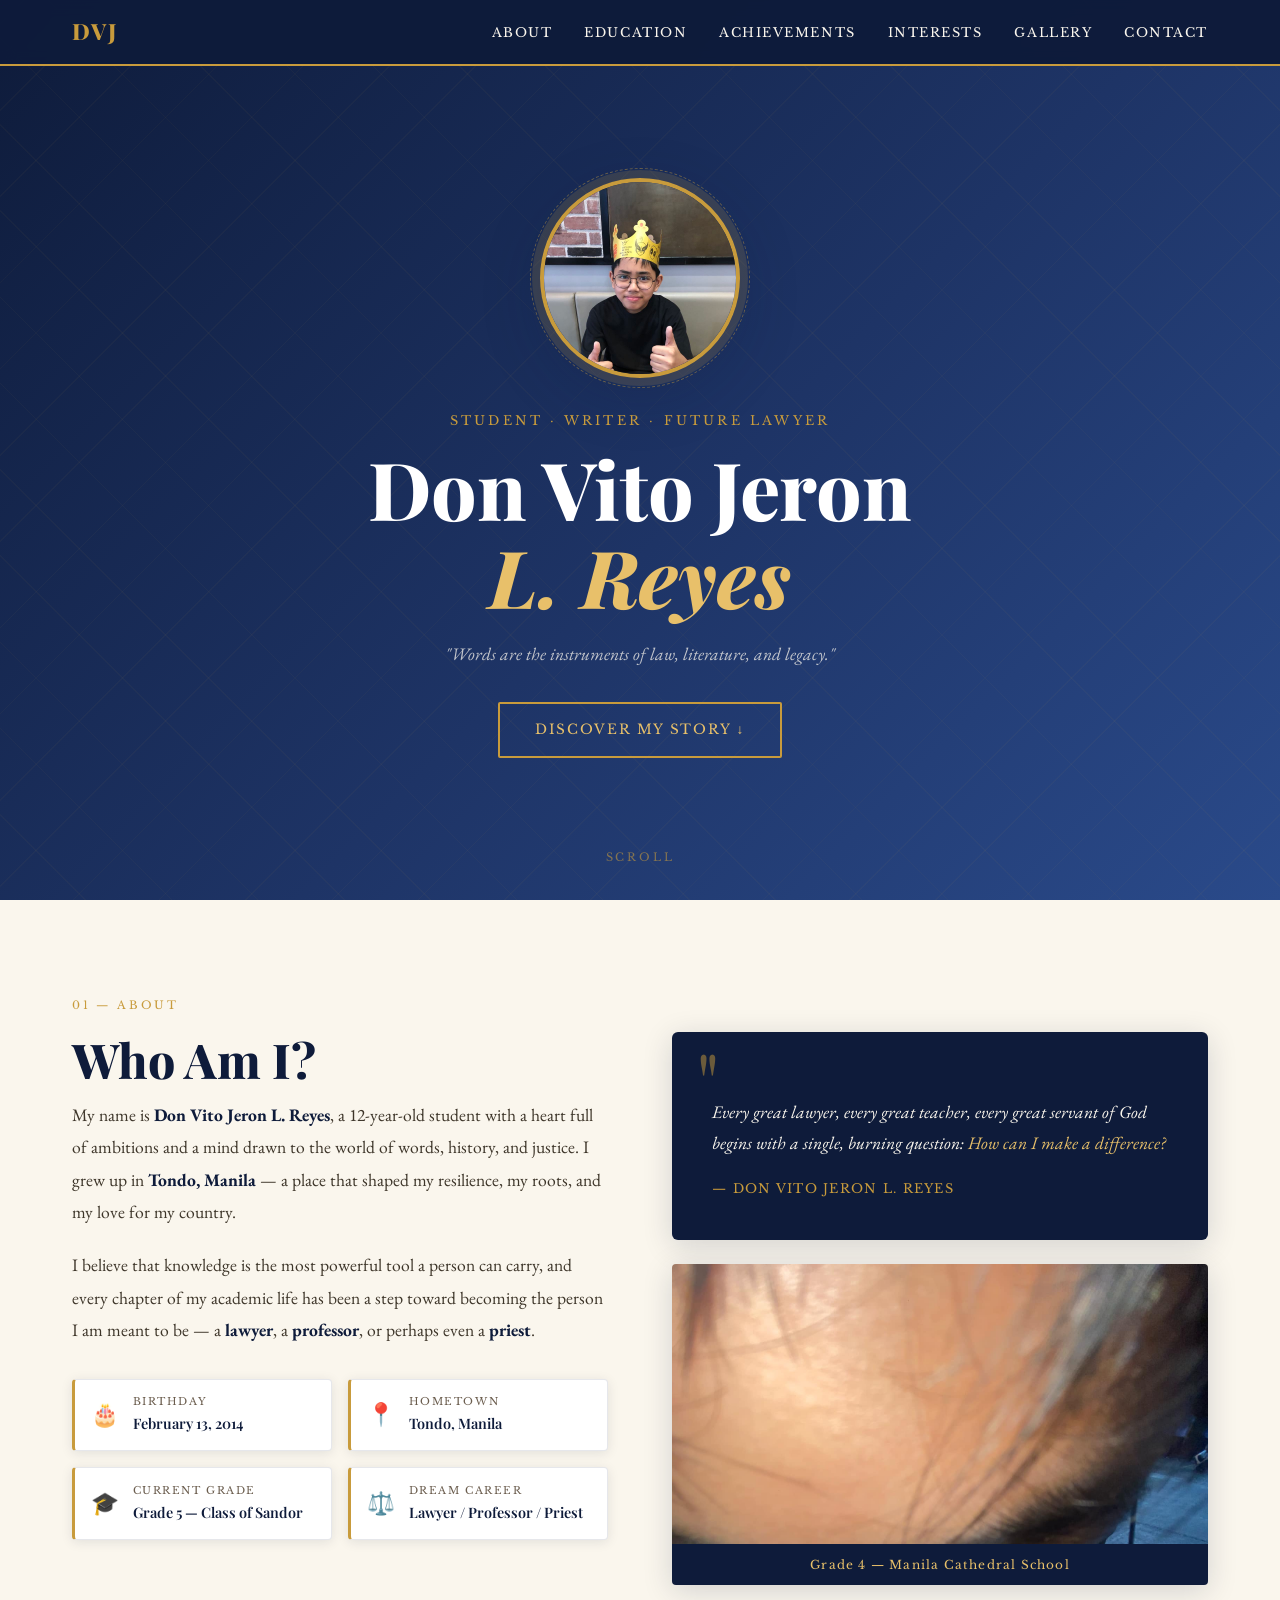
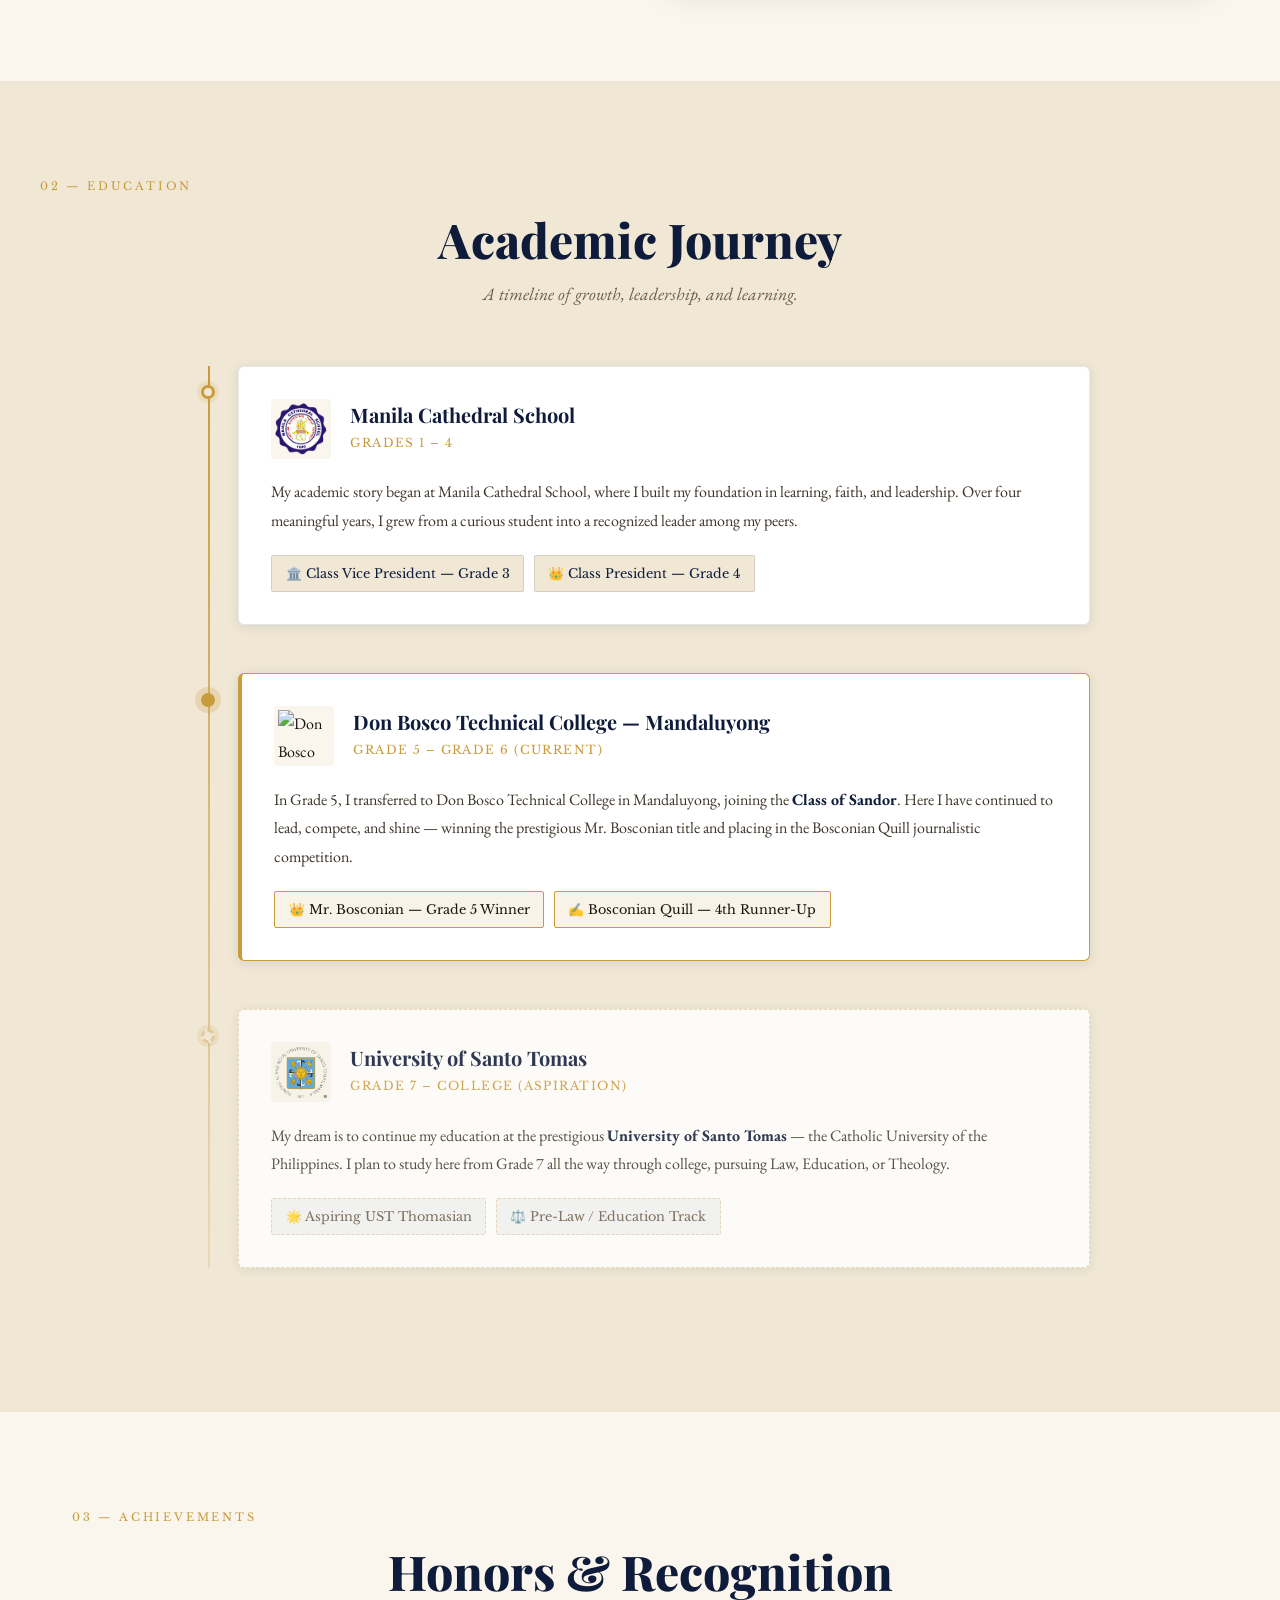
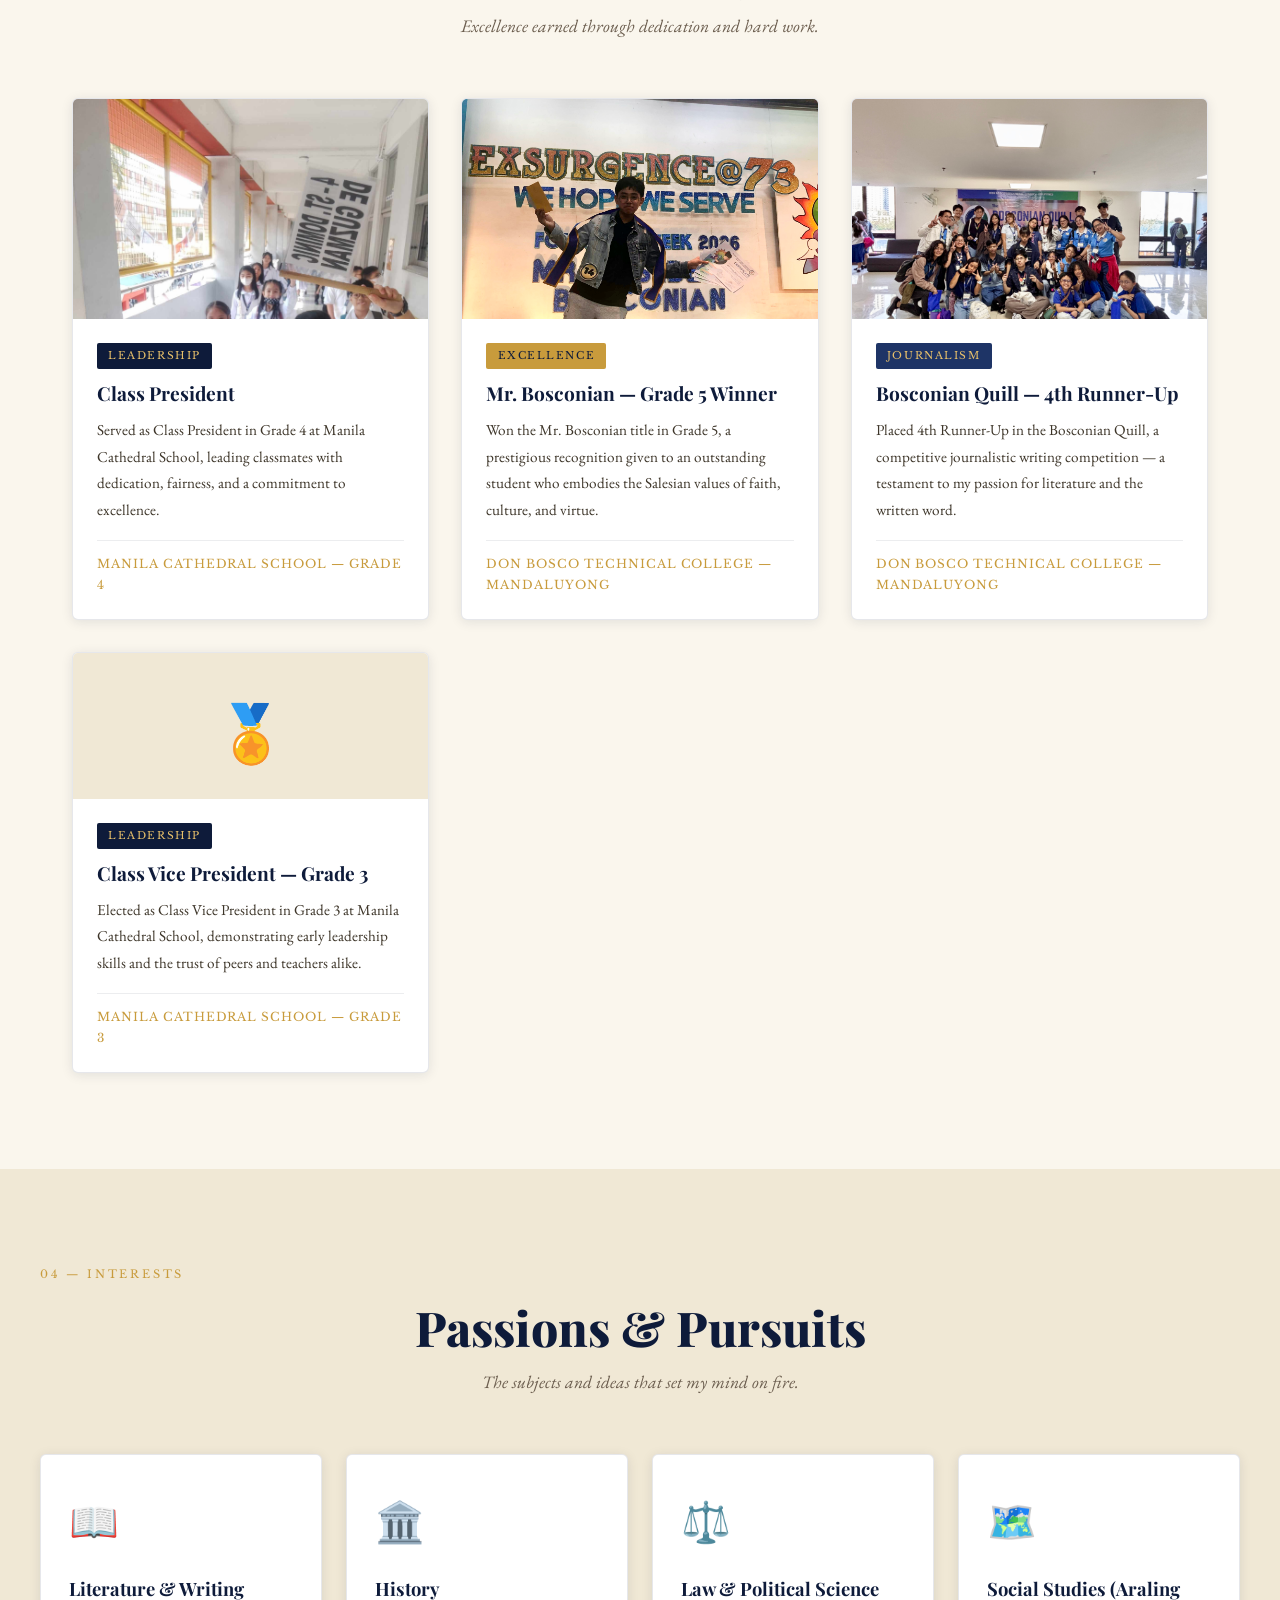
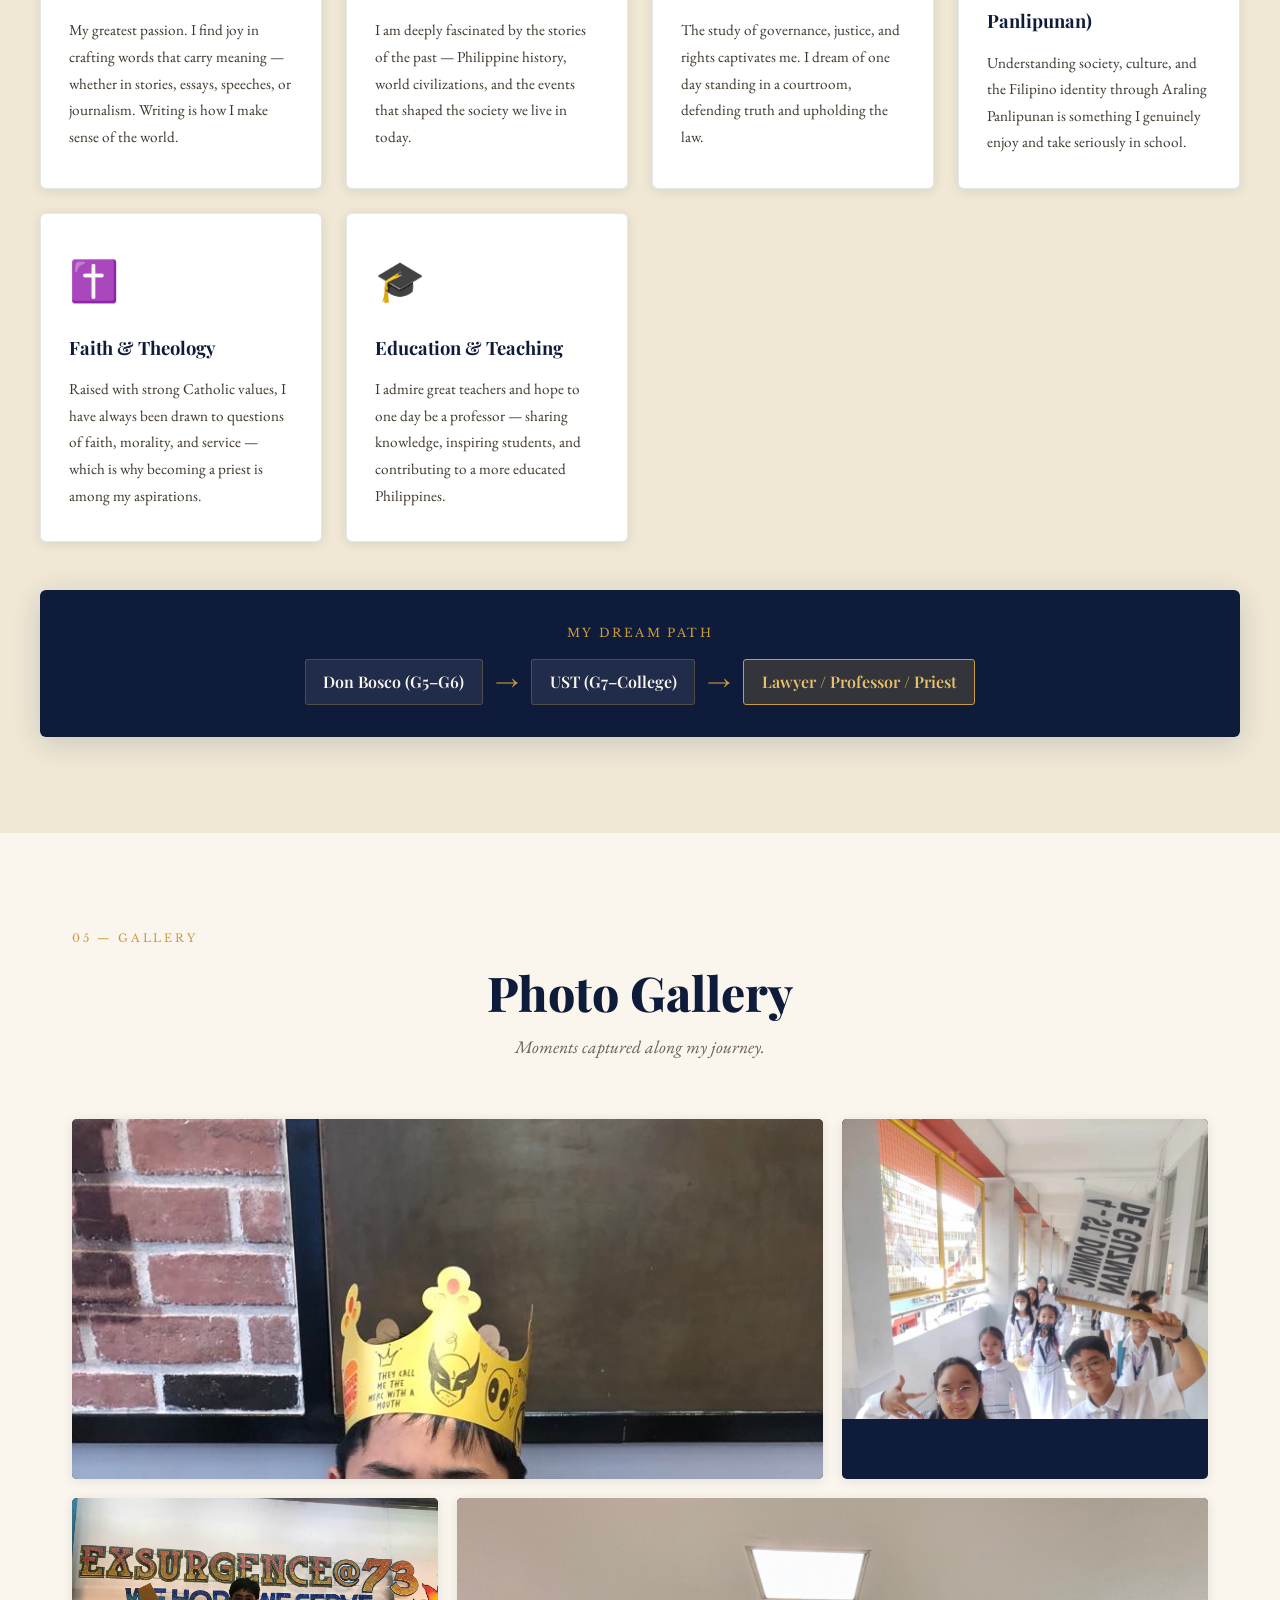
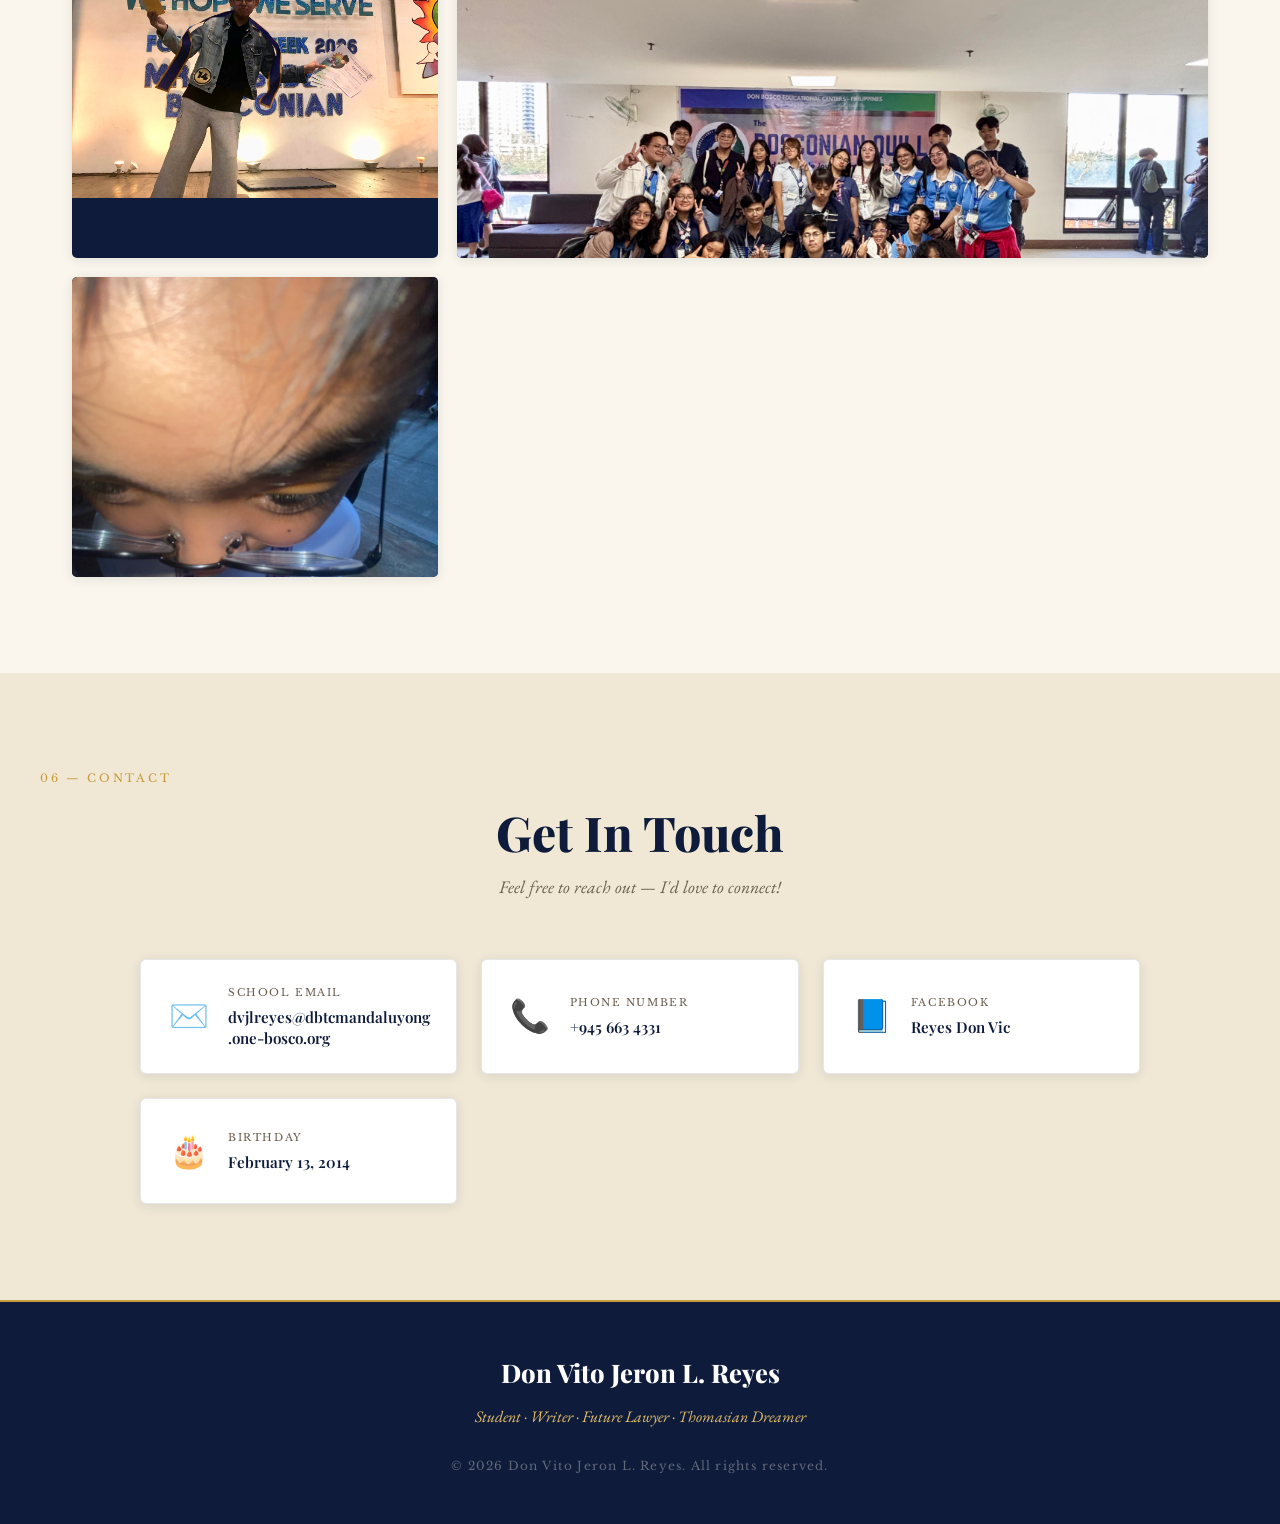
==== commit fedae98e: "Add files via upload" ====
--- a/index.html
+++ b/index.html
@@ -1,453 +1,388 @@
 <!DOCTYPE html>
 <html lang="en">
 <head>
-  <meta charset="UTF-8">
-  <meta name="viewport" content="width=device-width, initial-scale=1.0, viewport-fit=cover">
-  <title>Get to know me!</title>
-  <!-- Fun & readable fonts -->
-  <link href="https://fonts.googleapis.com/css2?family=Quicksand:wght@400;500;600;700&family=Fredoka+One&display=swap" rel="stylesheet">
-  <link rel="stylesheet" href="https://cdnjs.cloudflare.com/ajax/libs/font-awesome/6.0.0-beta3/css/all.min.css">
-  <style>
-    * {
-      margin: 0;
-      padding: 0;
-      box-sizing: border-box;
-    }
-
-    body {
-      font-family: 'Quicksand', sans-serif;
-      background: #fef7e8;
-      color: #1f2e3a;
-      scroll-behavior: smooth;
-      line-height: 1.6;
-      font-size: 1.2rem;
-    }
-
-    /* Warm & playful colors */
-    :root {
-      --deep-blue: #1e4a76;
-      --sunny-gold: #f4c542;
-      --soft-coral: #f07c6c;
-      --cream: #fff4e4;
-      --leaf-green: #6b9e6b;
-      --wood-brown: #5c3e2b;
-    }
-
-    html {
-      scroll-behavior: smooth;
-    }
-
-    /* Navigation – big and friendly, NO background images on links */
-    .navbar {
-      background: var(--deep-blue);
-      padding: 1.2rem 2rem;
-      position: sticky;
-      top: 0;
-      z-index: 100;
-      display: flex;
-      justify-content: center;
-      gap: 2.2rem;
-      flex-wrap: wrap;
-      border-bottom: 5px solid var(--sunny-gold);
-      box-shadow: 0 6px 14px rgba(0,0,0,0.08);
-    }
-    .navbar a {
-      color: #fff2dd;
-      text-decoration: none;
-      font-weight: 700;
-      font-size: 1.2rem;
-      padding: 0.4rem 0.2rem;
-      transition: 0.2s;
-      border-bottom: 3px solid transparent;
-      background: none;        /* remove any possible background image */
-      background-image: none;  /* explicit removal */
-    }
-    .navbar a:hover {
-      border-bottom-color: var(--sunny-gold);
-      color: white;
-      transform: translateY(-2px);
-    }
-
-    /* Each section is a big, full-width block */
-    section {
-      padding: 4rem 5%;
-      max-width: 1400px;
-      margin: 0 auto;
-    }
-
-    .section-title {
-      font-family: 'Fredoka One', cursive;
-      font-size: 3rem;
-      background: linear-gradient(135deg, var(--deep-blue), var(--soft-coral));
-      background-clip: text;
-      -webkit-background-clip: text;
-      color: transparent;
-      margin-bottom: 2.5rem;
-      border-left: 12px solid var(--sunny-gold);
-      padding-left: 1.5rem;
-    }
-
-    /* Hero – big and centered */
-    .hero {
-      display: flex;
-      flex-wrap: wrap;
-      align-items: center;
-      gap: 3rem;
-      background: var(--cream);
-      border-radius: 70px;
-      padding: 3rem;
-      box-shadow: 0 20px 35px -10px rgba(0,0,0,0.1);
-      border: 2px solid #ffe0b5;
-    }
-    .hero-image img {
-      width: 100%;
-      max-width: 320px;
-      border-radius: 50px;
-      box-shadow: 0 25px 35px -10px rgba(0,0,0,0.2);
-      border: 6px solid white;
-      object-fit: cover;
-      aspect-ratio: 1 / 1;
-    }
-    .hero-text h1 {
-      font-size: 3.8rem;
-      font-family: 'Fredoka One', cursive;
-      color: var(--deep-blue);
-      line-height: 1.2;
-    }
-    .hero-text .tagline {
-      font-size: 1.7rem;
-      color: var(--soft-coral);
-      font-weight: 700;
-      margin: 1rem 0 1.2rem;
-    }
-    .hero-text p {
-      font-size: 1.3rem;
-      margin-bottom: 1.2rem;
-    }
-    .btn {
-      background: var(--leaf-green);
-      color: white;
-      padding: 0.9rem 2.2rem;
-      border-radius: 60px;
-      text-decoration: none;
-      font-weight: 700;
-      font-size: 1.2rem;
-      display: inline-block;
-      transition: 0.2s;
-      box-shadow: 0 5px 12px rgba(0,0,0,0.1);
-      background-image: none;  /* no image cover */
-    }
-    .btn:hover {
-      background: var(--sunny-gold);
-      color: var(--deep-blue);
-      transform: scale(1.02);
-    }
-
-    /* Big content blocks – no small cards, each block is spacious */
-    .big-block {
-      background: white;
-      border-radius: 50px;
-      padding: 2.5rem;
-      margin-bottom: 2.5rem;
-      box-shadow: 0 12px 28px -8px rgba(0,0,0,0.08);
-      border: 1px solid #f7e2c5;
-      transition: transform 0.2s ease;
-    }
-    .big-block:hover {
-      transform: translateY(-5px);
-    }
-    .big-block h3 {
-      font-size: 2.2rem;
-      font-family: 'Fredoka One', cursive;
-      color: var(--deep-blue);
-      margin-bottom: 1rem;
-      display: flex;
-      align-items: center;
-      gap: 1rem;
-      flex-wrap: wrap;
-    }
-    .big-block p, .big-block li {
-      font-size: 1.2rem;
-      margin-bottom: 0.8rem;
-    }
-    .big-block ul {
-      margin-left: 1.8rem;
-    }
-    .school-logo {
-      max-width: 70px;
-      height: auto;
-      background: white;
-      border-radius: 20px;
-      padding: 6px;
-      box-shadow: 0 4px 8px rgba(0,0,0,0.05);
-      vertical-align: middle;
-    }
-    .flex-logo {
-      display: flex;
-      align-items: center;
-      gap: 1rem;
-      flex-wrap: wrap;
-    }
-    .img-inline {
-      width: 100%;
-      max-height: 360px;
-      object-fit: cover;
-      border-radius: 40px;
-      margin-top: 1rem;
-      box-shadow: 0 8px 18px rgba(0,0,0,0.1);
-    }
-
-    /* Two-column only for specific comparisons, but still large */
-    .two-col {
-      display: flex;
-      flex-wrap: wrap;
-      gap: 2rem;
-      margin-top: 1rem;
-    }
-    .two-col > div {
-      flex: 1;
-      min-width: 260px;
-      background: #fffbf4;
-      border-radius: 40px;
-      padding: 1.8rem;
-      border: 1px solid #ffe5c2;
-    }
-
-    /* Contact area big & friendly */
-    .contact-area {
-      background: white;
-      border-radius: 70px;
-      padding: 2.5rem;
-      display: flex;
-      flex-wrap: wrap;
-      justify-content: center;
-      gap: 2rem;
-      box-shadow: 0 15px 30px -10px rgba(0,0,0,0.1);
-    }
-    .contact-card {
-      background: var(--cream);
-      padding: 1rem 2rem;
-      border-radius: 60px;
-      display: flex;
-      align-items: center;
-      gap: 1rem;
-      font-size: 1.2rem;
-      font-weight: 600;
-      background-image: none; /* no image cover */
-    }
-    .contact-card i {
-      font-size: 1.8rem;
-      color: var(--sunny-gold);
-    }
-    .contact-card a {
-      text-decoration: none;
-      color: var(--deep-blue);
-      background: none;
-      background-image: none;
-    }
-
-    footer {
-      text-align: center;
-      padding: 2.5rem;
-      background: var(--deep-blue);
-      color: #ffefcf;
-      font-size: 1rem;
-      margin-top: 3rem;
-    }
-
-    /* ensure no link anywhere has background image */
-    a, a * {
-      background-image: none !important;
-    }
-
-    @media (max-width: 800px) {
-      body { font-size: 1rem; }
-      .section-title { font-size: 2.2rem; }
-      .hero-text h1 { font-size: 2.5rem; }
-      .big-block h3 { font-size: 1.8rem; }
-      .navbar a { font-size: 0.95rem; gap: 1rem; }
-    }
-  </style>
+  <meta charset="UTF-8" />
+  <meta name="viewport" content="width=device-width, initial-scale=1.0" />
+  <title>Don Vito Jeron L. Reyes — Personal Portfolio</title>
+  <link rel="stylesheet" href="style.css" />
+  <link rel="preconnect" href="https://fonts.googleapis.com" />
+  <link rel="preconnect" href="https://fonts.gstatic.com" crossorigin />
+  <link href="https://fonts.googleapis.com/css2?family=Playfair+Display:ital,wght@0,400;0,600;0,800;1,400;1,600&family=EB+Garamond:ital,wght@0,400;0,500;1,400&family=Libre+Baskerville:ital,wght@0,400;0,700;1,400&display=swap" rel="stylesheet" />
 </head>
 <body>
 
-<nav class="navbar">
-  <a href="#home"><i class="fas fa-home"></i> HOME</a>
-  <a href="#about"><i class="fas fa-user-graduate"></i> ABOUT</a>
-  <a href="#education"><i class="fas fa-school"></i> SCHOOL</a>
-  <a href="#achievements"><i class="fas fa-trophy"></i> AWARDS</a>
-  <a href="#dreams"><i class="fas fa-star"></i> DREAMS</a>
-  <a href="#contact"><i class="fas fa-address-card"></i> CONTACT</a>
-</nav>
-
-<main>
-  <!-- HERO SECTION -->
-  <section id="home">
-    <div class="hero">
-      <div class="hero-image">
-        <img src="main photo.JPG" alt="Don Vito" onerror="this.src='https://placehold.co/400x400/f5e2cc/7a5a42?text=Don+Vito'">
+  <!-- NAV -->
+  <nav id="navbar">
+    <div class="nav-inner">
+      <span class="nav-monogram">DVJ</span>
+      <ul class="nav-links">
+        <li><a href="#about">About</a></li>
+        <li><a href="#education">Education</a></li>
+        <li><a href="#achievements">Achievements</a></li>
+        <li><a href="#interests">Interests</a></li>
+        <li><a href="#gallery">Gallery</a></li>
+        <li><a href="#contact">Contact</a></li>
+      </ul>
+      <button class="nav-hamburger" id="hamburger" aria-label="Open menu">
+        <span></span><span></span><span></span>
+      </button>
+    </div>
+    <div class="nav-mobile" id="navMobile">
+      <a href="#about" class="mobile-link">About</a>
+      <a href="#education" class="mobile-link">Education</a>
+      <a href="#achievements" class="mobile-link">Achievements</a>
+      <a href="#interests" class="mobile-link">Interests</a>
+      <a href="#gallery" class="mobile-link">Gallery</a>
+      <a href="#contact" class="mobile-link">Contact</a>
+    </div>
+  </nav>
+
+  <!-- HERO -->
+  <section id="hero">
+    <div class="hero-bg-pattern"></div>
+    <div class="hero-content">
+      <div class="hero-photo-wrap">
+        <img src="main photo.JPG" alt="Don Vito Jeron L. Reyes" class="hero-photo" />
+        <div class="hero-photo-border"></div>
       </div>
       <div class="hero-text">
-        <h1>Don Vito Jeron L. Reyes</h1>
-        <div class="tagline">⚡ 12 years old • Born Feb 13, 2014 • From Tondo, Manila ⚡</div>
-        <p>Future lawyer, professor, or priest. Lover of literature, history, and justice. Class president, Mr. Bosconian winner, and a dreamer on a mission.</p>
-        <p>📍 Currently at <strong>Don Bosco Technical College</strong> (Grade 5 – Class of Sandor) → heading to <strong>UST</strong> from Grade 7 to college.</p>
-        <a href="#contact" class="btn"><i class="fas fa-envelope-open-text"></i> Say hello to me</a>
-      </div>
-    </div>
-  </section>
-
-  <!-- ABOUT – big, detailed, no tiny boxes -->
-  <section id="about">
-    <h2 class="section-title">🌟 Who I Am & Where I Come From</h2>
-    
-    <div class="big-block">
-      <h3><i class="fas fa-map-marker-alt" style="color:var(--soft-coral);"></i> Growing up in Tondo, Manila</h3>
-      <p>I was born on <strong>February 13, 2014</strong> and raised in the vibrant streets of <strong>Tondo, Manila</strong>. It's a place that taught me early on about hard work, community, and dreaming big despite challenges. Every day, I see people helping each other — and that's why I want to serve others when I grow up.</p>
-      <p>I'm proud to say: <em>“Tondo ang ugat ko, at doon ako kumuha ng lakas.”</em> (Tondo is my root, and from there I draw my strength.)</p>
-    </div>
-
-    <div class="big-block">
-      <h3><i class="fas fa-book-open"></i> My Love for Learning & Leadership</h3>
-      <p>My favorite subject is <strong>Araling Panlipunan (Social Studies)</strong> — especially history, political science, and law. I also love literature and writing. I believe stories can change the world.</p>
-      <p>At <strong>Manila Cathedral School (Grades 1–4)</strong>, I was Class Vice President (Grade 3) and Class President (Grades 3–4). That’s where I discovered that leading with kindness is the best kind of leadership.</p>
-      <img src="photo of me in grade 4.JPG" alt="Grade 4 at Manila Cathedral" class="img-inline" onerror="this.style.display='none'">
-    </div>
-
-    <div class="big-block">
-      <h3><i class="fas fa-chalkboard-user"></i> Don Bosco – My Current Home</h3>
-      <p>I transferred to <strong>Don Bosco Technical College – Mandaluyong</strong> in Grade 5 and I'm planning to stay until Grade 6. I'm part of the <strong>Class of Sandor</strong>, a group of awesome classmates who push me to be better every day.</p>
-      <p>Last school year, I won <strong>Mr. Bosconian (Grade 5)</strong> and became <strong>4th Runner Up in the Bosconian Quill</strong> (a journalism competition). These moments remind me that I can make a difference through confidence and words.</p>
-    </div>
-  </section>
-
-  <!-- EDUCATION JOURNEY (full width blocks with logos) -->
-  <section id="education">
-    <h2 class="section-title">🎓 My School Journey (So Far)</h2>
-    
-    <div class="big-block">
-      <div class="flex-logo">
-        <img src="IMG_6127.png" alt="Manila Cathedral School Logo" class="school-logo" onerror="this.style.display='none'">
-        <h3>Manila Cathedral School · 2019–2023</h3>
-      </div>
-      <p><strong>Grades 1 to 4</strong> — from a shy kid to a class president. I learned about faith, discipline, and the power of serving others. Their motto: <em>“Initium Sapientiae Timor Domini”</em> (The fear of the Lord is the beginning of wisdom).</p>
-    </div>
-
-    <div class="big-block">
-      <h3>⚙️ Don Bosco Technical College · Grade 5 – present (until Grade 6)</h3>
-      <p><strong>Class of Sandor</strong> — a section full of energy and brotherhood. I'm learning technical skills + values like reason, religion, and kindness. Achievements here include Mr. Bosconian and Bosconian Quill awardee.</p>
-    </div>
-
-    <div class="big-block">
-      <div class="flex-logo">
-        <img src="1280px-Seal_of_the_University_of_Santo_Tomas.svg.png" alt="UST Seal" class="school-logo" onerror="this.style.display='none'">
-        <h3>✨ Future: University of Santo Tomas (Grade 7 → College)</h3>
-      </div>
-      <p>My dream school is <strong>UST</strong> — the oldest university in Asia. I want to take up humanities, then law or theology. I believe UST will shape me into the lawyer, professor, or priest that I dream to be.</p>
-      <p><strong>Why UST?</strong> Because of its motto: <em>“Veritas in Caritate”</em> (Truth in Charity). That’s exactly how I want to live my life.</p>
-    </div>
-  </section>
-
-  <!-- ACHIEVEMENTS – each achievement gets its own large block with image -->
-  <section id="achievements">
-    <h2 class="section-title">🏅 My Proudest Moments</h2>
-    
-    <div class="big-block">
-      <h3>🏆 Mr. Bosconian Winner – Grade 5</h3>
-      <img src="mr bosconian winner.jpg" alt="Mr. Bosconian" class="img-inline" onerror="this.style.display='none'">
-      <p>Representing Don Bosco’s values of confidence, charm, and service. This competition taught me that being yourself is your greatest strength.</p>
-    </div>
-
-    <div class="big-block">
-      <h3>✍️ Bosconian Quill – 4th Runner Up (Journalism)</h3>
-      <img src="bosconian quill winner.jpg" alt="Bosconian Quill Award" class="img-inline" onerror="this.style.display='none'">
-      <p>A writing competition that proved my love for words can lead to amazing things. This fuels my dream to become a lawyer (using arguments) or a professor (sharing knowledge).</p>
-    </div>
-
-    <div class="big-block">
-      <h3>👔 Class President (Grades 3–4) & Vice President (Grade 3)</h3>
-      <img src="me as class president.JPG" alt="Class President photo" class="img-inline" onerror="this.style.display='none'">
-      <p>Leading my classmates at Manila Cathedral School was a big responsibility — and I loved every moment! I learned how to listen, help solve problems, and speak for others.</p>
-    </div>
-  </section>
-
-  <!-- DREAMS & INTERESTS – spacious and full of heart -->
-  <section id="dreams">
-    <h2 class="section-title">💭 My Three Callings & What I Love</h2>
-    
-    <div class="two-col">
-      <div>
-        <h3><i class="fas fa-gavel"></i> Lawyer</h3>
-        <p>I want to defend the truth, fight for justice, and help people who cannot speak for themselves. The law is a tool for fairness.</p>
-      </div>
-      <div>
-        <h3><i class="fas fa-chalkboard"></i> Professor</h3>
-        <p>I love teaching and sharing knowledge. As a professor, I can inspire young minds — especially in history, literature, or political science.</p>
-      </div>
-      <div>
-        <h3><i class="fas fa-church"></i> Priest</h3>
-        <p>To serve God and the community, bringing faith and compassion to those who need it. A life of prayer and service is a beautiful path.</p>
-      </div>
-    </div>
-
-    <div class="big-block" style="margin-top: 2rem;">
-      <h3><i class="fas fa-heart" style="color:var(--soft-coral);"></i> My Favorite Subjects & Interests</h3>
-      <ul>
-        <li><strong>Araling Panlipunan (Social Studies)</strong> – especially history, political science, and law</li>
-        <li><strong>Literature and Writing</strong> – I read novels, essays, and even legal articles for fun</li>
-        <li><strong>Public Speaking & Debate</strong> – because words can change minds</li>
-      </ul>
-      <p>I believe that understanding the past helps us build a better future. That's why I study history so seriously — and why I want to be a lawyer or professor someday.</p>
-    </div>
-  </section>
-
-  <!-- CONTACT - big, friendly, easy to read -->
-  <section id="contact">
-    <h2 class="section-title">📬 Let's Connect! I'd love to hear from you.</h2>
-    <div class="contact-area">
-      <div class="contact-card">
-        <i class="fas fa-envelope"></i>
-        <a href="mailto:dvjlreyes@dbtcmandaluyong.one-bosco.org">dvjlreyes@dbtcmandaluyong.one-bosco.org</a>
-      </div>
-      <div class="contact-card">
-        <i class="fas fa-phone-alt"></i>
-        <a href="tel:+9456634331">+945 663 4331</a>
-      </div>
-      <div class="contact-card">
-        <i class="fab fa-facebook"></i>
-        <a href="https://facebook.com/ReyesDonVic" target="_blank">facebook.com/ReyesDonVic</a>
-      </div>
-    </div>
-    <div style="text-align: center; margin-top: 2rem; font-size: 1.2rem; background: #fff0db; padding: 1.2rem; border-radius: 60px;">
-      <i class="fas fa-birthday-cake"></i> Born February 13, 2014 · Age 12 · From Tondo, Manila · Future Thomasian
-    </div>
-  </section>
-</main>
-
-<footer>
-  <p>✝️ “Veritas in Caritate” – Truth in Charity. This is my story, and it's only the beginning.</p>
-  <p style="margin-top: 0.6rem;">© 2026 Don Vito Jeron L. Reyes | Made with a big heart and even bigger dreams</p>
-</footer>
-
-<script>
-  // simple active nav highlight
-  const sections = document.querySelectorAll("section");
-  const navLinks = document.querySelectorAll(".navbar a");
-  window.addEventListener("scroll", () => {
-    let current = "";
-    sections.forEach(section => {
-      const sectionTop = section.offsetTop - 130;
-      if (pageYOffset >= sectionTop) {
-        current = section.getAttribute("id");
-      }
-    });
-    navLinks.forEach(link => {
-      link.classList.remove("active");
-      if (link.getAttribute("href") === `#${current}`) {
-        link.classList.add("active");
-      }
-    });
-  });
-</script>
+        <p class="hero-subtitle reveal">Student · Writer · Future Lawyer</p>
+        <h1 class="hero-name reveal">Don Vito Jeron<br /><em>L. Reyes</em></h1>
+        <p class="hero-tagline reveal">"Words are the instruments of law, literature, and legacy."</p>
+        <a href="#about" class="hero-btn reveal">Discover My Story ↓</a>
+      </div>
+    </div>
+    <div class="hero-scroll-hint">scroll</div>
+  </section>
+
+  <!-- ABOUT -->
+  <section id="about" class="section">
+    <div class="section-label">01 — About</div>
+    <div class="about-grid">
+      <div class="about-left reveal">
+        <h2 class="section-title">Who Am I?</h2>
+        <p class="body-text">
+          My name is <strong>Don Vito Jeron L. Reyes</strong>, a 12-year-old student with a heart full of ambitions and a mind drawn to the world of words, history, and justice. I grew up in <strong>Tondo, Manila</strong> — a place that shaped my resilience, my roots, and my love for my country.
+        </p>
+        <p class="body-text">
+          I believe that knowledge is the most powerful tool a person can carry, and every chapter of my academic life has been a step toward becoming the person I am meant to be — a <strong>lawyer</strong>, a <strong>professor</strong>, or perhaps even a <strong>priest</strong>.
+        </p>
+        <div class="about-facts">
+          <div class="fact-card">
+            <span class="fact-icon">🎂</span>
+            <div>
+              <span class="fact-label">Birthday</span>
+              <span class="fact-value">February 13, 2014</span>
+            </div>
+          </div>
+          <div class="fact-card">
+            <span class="fact-icon">📍</span>
+            <div>
+              <span class="fact-label">Hometown</span>
+              <span class="fact-value">Tondo, Manila</span>
+            </div>
+          </div>
+          <div class="fact-card">
+            <span class="fact-icon">🎓</span>
+            <div>
+              <span class="fact-label">Current Grade</span>
+              <span class="fact-value">Grade 5 — Class of Sandor</span>
+            </div>
+          </div>
+          <div class="fact-card">
+            <span class="fact-icon">⚖️</span>
+            <div>
+              <span class="fact-label">Dream Career</span>
+              <span class="fact-value">Lawyer / Professor / Priest</span>
+            </div>
+          </div>
+        </div>
+      </div>
+      <div class="about-right reveal">
+        <div class="about-quote-card">
+          <div class="quote-mark">"</div>
+          <p class="quote-text">Every great lawyer, every great teacher, every great servant of God begins with a single, burning question: <em>How can I make a difference?</em></p>
+          <p class="quote-attr">— Don Vito Jeron L. Reyes</p>
+        </div>
+        <div class="about-img-wrap">
+          <img src="photo of me in grade 4.JPG" alt="Don Vito in Grade 4" />
+          <span class="img-caption">Grade 4 — Manila Cathedral School</span>
+        </div>
+      </div>
+    </div>
+  </section>
+
+  <!-- EDUCATION -->
+  <section id="education" class="section section-alt">
+    <div class="section-label">02 — Education</div>
+    <h2 class="section-title centered reveal">Academic Journey</h2>
+    <p class="section-subtitle centered reveal">A timeline of growth, leadership, and learning.</p>
+
+    <div class="timeline">
+
+      <!-- MCS -->
+      <div class="timeline-item reveal">
+        <div class="timeline-dot"></div>
+        <div class="timeline-card">
+          <div class="timeline-school-header">
+            <img src="IMG_6127.png" alt="Manila Cathedral School Logo" class="school-logo" />
+            <div>
+              <h3 class="timeline-school">Manila Cathedral School</h3>
+              <span class="timeline-years">Grades 1 – 4</span>
+            </div>
+          </div>
+          <p class="timeline-desc">
+            My academic story began at Manila Cathedral School, where I built my foundation in learning, faith, and leadership. Over four meaningful years, I grew from a curious student into a recognized leader among my peers.
+          </p>
+          <div class="timeline-achievements">
+            <div class="tl-badge">🏛️ Class Vice President — Grade 3</div>
+            <div class="tl-badge">👑 Class President — Grade 4</div>
+          </div>
+        </div>
+      </div>
+
+      <!-- DBTC -->
+      <div class="timeline-item reveal">
+        <div class="timeline-dot active"></div>
+        <div class="timeline-card active-card">
+          <div class="timeline-school-header">
+            <img src="Don_Bosco_Mandaluyong_Logo 2" alt="Don Bosco Mandaluyong Logo" class="school-logo" />
+            <div>
+              <h3 class="timeline-school">Don Bosco Technical College — Mandaluyong</h3>
+              <span class="timeline-years">Grade 5 – Grade 6 (Current)</span>
+            </div>
+          </div>
+          <p class="timeline-desc">
+            In Grade 5, I transferred to Don Bosco Technical College in Mandaluyong, joining the <strong>Class of Sandor</strong>. Here I have continued to lead, compete, and shine — winning the prestigious Mr. Bosconian title and placing in the Bosconian Quill journalistic competition.
+          </p>
+          <div class="timeline-achievements">
+            <div class="tl-badge gold">👑 Mr. Bosconian — Grade 5 Winner</div>
+            <div class="tl-badge gold">✍️ Bosconian Quill — 4th Runner-Up</div>
+          </div>
+        </div>
+      </div>
+
+      <!-- UST -->
+      <div class="timeline-item reveal future">
+        <div class="timeline-dot future-dot"></div>
+        <div class="timeline-card future-card">
+          <div class="timeline-school-header">
+            <img src="1280px-Seal_of_the_University_of_Santo_Tomas.svg.png" alt="University of Santo Tomas Logo" class="school-logo" />
+            <div>
+              <h3 class="timeline-school">University of Santo Tomas</h3>
+              <span class="timeline-years">Grade 7 – College (Aspiration)</span>
+            </div>
+          </div>
+          <p class="timeline-desc">
+            My dream is to continue my education at the prestigious <strong>University of Santo Tomas</strong> — the Catholic University of the Philippines. I plan to study here from Grade 7 all the way through college, pursuing Law, Education, or Theology.
+          </p>
+          <div class="timeline-achievements">
+            <div class="tl-badge future-badge">🌟 Aspiring UST Thomasian</div>
+            <div class="tl-badge future-badge">⚖️ Pre-Law / Education Track</div>
+          </div>
+        </div>
+      </div>
+
+    </div>
+  </section>
+
+  <!-- ACHIEVEMENTS -->
+  <section id="achievements" class="section">
+    <div class="section-label">03 — Achievements</div>
+    <h2 class="section-title centered reveal">Honors & Recognition</h2>
+    <p class="section-subtitle centered reveal">Excellence earned through dedication and hard work.</p>
+
+    <div class="achievements-grid">
+
+      <div class="ach-card reveal">
+        <div class="ach-img-wrap">
+          <img src="me as class president.JPG" alt="Class President" />
+        </div>
+        <div class="ach-body">
+          <span class="ach-tag">Leadership</span>
+          <h3 class="ach-title">Class President</h3>
+          <p class="ach-desc">Served as Class President in Grade 4 at Manila Cathedral School, leading classmates with dedication, fairness, and a commitment to excellence.</p>
+          <span class="ach-school">Manila Cathedral School — Grade 4</span>
+        </div>
+      </div>
+
+      <div class="ach-card reveal">
+        <div class="ach-img-wrap">
+          <img src="mr bosconian winner.jpg" alt="Mr. Bosconian Winner" />
+        </div>
+        <div class="ach-body">
+          <span class="ach-tag gold-tag">Excellence</span>
+          <h3 class="ach-title">Mr. Bosconian — Grade 5 Winner</h3>
+          <p class="ach-desc">Won the Mr. Bosconian title in Grade 5, a prestigious recognition given to an outstanding student who embodies the Salesian values of faith, culture, and virtue.</p>
+          <span class="ach-school">Don Bosco Technical College — Mandaluyong</span>
+        </div>
+      </div>
+
+      <div class="ach-card reveal">
+        <div class="ach-img-wrap">
+          <img src="bosconian quill winner.jpg" alt="Bosconian Quill 4th Runner-Up" />
+        </div>
+        <div class="ach-body">
+          <span class="ach-tag blue-tag">Journalism</span>
+          <h3 class="ach-title">Bosconian Quill — 4th Runner-Up</h3>
+          <p class="ach-desc">Placed 4th Runner-Up in the Bosconian Quill, a competitive journalistic writing competition — a testament to my passion for literature and the written word.</p>
+          <span class="ach-school">Don Bosco Technical College — Mandaluyong</span>
+        </div>
+      </div>
+
+      <div class="ach-card reveal text-only-card">
+        <div class="ach-icon-wrap">🏅</div>
+        <div class="ach-body">
+          <span class="ach-tag">Leadership</span>
+          <h3 class="ach-title">Class Vice President — Grade 3</h3>
+          <p class="ach-desc">Elected as Class Vice President in Grade 3 at Manila Cathedral School, demonstrating early leadership skills and the trust of peers and teachers alike.</p>
+          <span class="ach-school">Manila Cathedral School — Grade 3</span>
+        </div>
+      </div>
+
+    </div>
+  </section>
+
+  <!-- INTERESTS -->
+  <section id="interests" class="section section-alt">
+    <div class="section-label">04 — Interests</div>
+    <h2 class="section-title centered reveal">Passions & Pursuits</h2>
+    <p class="section-subtitle centered reveal">The subjects and ideas that set my mind on fire.</p>
+
+    <div class="interests-grid">
+      <div class="interest-card reveal">
+        <div class="interest-icon">📖</div>
+        <h3 class="interest-title">Literature & Writing</h3>
+        <p class="interest-desc">My greatest passion. I find joy in crafting words that carry meaning — whether in stories, essays, speeches, or journalism. Writing is how I make sense of the world.</p>
+      </div>
+      <div class="interest-card reveal">
+        <div class="interest-icon">🏛️</div>
+        <h3 class="interest-title">History</h3>
+        <p class="interest-desc">I am deeply fascinated by the stories of the past — Philippine history, world civilizations, and the events that shaped the society we live in today.</p>
+      </div>
+      <div class="interest-card reveal">
+        <div class="interest-icon">⚖️</div>
+        <h3 class="interest-title">Law & Political Science</h3>
+        <p class="interest-desc">The study of governance, justice, and rights captivates me. I dream of one day standing in a courtroom, defending truth and upholding the law.</p>
+      </div>
+      <div class="interest-card reveal">
+        <div class="interest-icon">🗺️</div>
+        <h3 class="interest-title">Social Studies (Araling Panlipunan)</h3>
+        <p class="interest-desc">Understanding society, culture, and the Filipino identity through Araling Panlipunan is something I genuinely enjoy and take seriously in school.</p>
+      </div>
+      <div class="interest-card reveal">
+        <div class="interest-icon">✝️</div>
+        <h3 class="interest-title">Faith & Theology</h3>
+        <p class="interest-desc">Raised with strong Catholic values, I have always been drawn to questions of faith, morality, and service — which is why becoming a priest is among my aspirations.</p>
+      </div>
+      <div class="interest-card reveal">
+        <div class="interest-icon">🎓</div>
+        <h3 class="interest-title">Education & Teaching</h3>
+        <p class="interest-desc">I admire great teachers and hope to one day be a professor — sharing knowledge, inspiring students, and contributing to a more educated Philippines.</p>
+      </div>
+    </div>
+
+    <div class="dream-banner reveal">
+      <div class="dream-inner">
+        <p class="dream-label">My Dream Path</p>
+        <div class="dream-steps">
+          <span class="dream-step">Don Bosco (G5–G6)</span>
+          <span class="dream-arrow">→</span>
+          <span class="dream-step">UST (G7–College)</span>
+          <span class="dream-arrow">→</span>
+          <span class="dream-step highlight-step">Lawyer / Professor / Priest</span>
+        </div>
+      </div>
+    </div>
+  </section>
+
+  <!-- GALLERY -->
+  <section id="gallery" class="section">
+    <div class="section-label">05 — Gallery</div>
+    <h2 class="section-title centered reveal">Photo Gallery</h2>
+    <p class="section-subtitle centered reveal">Moments captured along my journey.</p>
+
+    <div class="gallery-grid">
+      <div class="gallery-item reveal">
+        <img src="main photo.JPG" alt="Main Photo of Don Vito" />
+        <div class="gallery-overlay">
+          <span>Main Photo</span>
+        </div>
+      </div>
+      <div class="gallery-item reveal">
+        <img src="me as class president.JPG" alt="Me as Class President" />
+        <div class="gallery-overlay">
+          <span>Class President — Grade 4</span>
+        </div>
+      </div>
+      <div class="gallery-item reveal">
+        <img src="mr bosconian winner.jpg" alt="Mr. Bosconian Winner" />
+        <div class="gallery-overlay">
+          <span>Mr. Bosconian Winner — Grade 5</span>
+        </div>
+      </div>
+      <div class="gallery-item reveal">
+        <img src="bosconian quill winner.jpg" alt="Bosconian Quill 4th Runner-Up" />
+        <div class="gallery-overlay">
+          <span>Bosconian Quill — 4th Runner-Up</span>
+        </div>
+      </div>
+      <div class="gallery-item reveal">
+        <img src="photo of me in grade 4.JPG" alt="Photo in Grade 4" />
+        <div class="gallery-overlay">
+          <span>Grade 4 — Manila Cathedral School</span>
+        </div>
+      </div>
+    </div>
+  </section>
+
+  <!-- CONTACT -->
+  <section id="contact" class="section section-alt">
+    <div class="section-label">06 — Contact</div>
+    <h2 class="section-title centered reveal">Get In Touch</h2>
+    <p class="section-subtitle centered reveal">Feel free to reach out — I'd love to connect!</p>
+
+    <div class="contact-grid">
+      <a class="contact-card reveal" href="mailto:dvjlreyes@dbtcmandaluyong.one-bosco.org">
+        <div class="contact-icon">✉️</div>
+        <div class="contact-info">
+          <span class="contact-label">School Email</span>
+          <span class="contact-value">dvjlreyes@dbtcmandaluyong<br />.one-bosco.org</span>
+        </div>
+      </a>
+      <a class="contact-card reveal" href="tel:+9456634331">
+        <div class="contact-icon">📞</div>
+        <div class="contact-info">
+          <span class="contact-label">Phone Number</span>
+          <span class="contact-value">+945 663 4331</span>
+        </div>
+      </a>
+      <a class="contact-card reveal" href="https://www.facebook.com/search/top?q=Reyes%20Don%20Vic" target="_blank" rel="noopener">
+        <div class="contact-icon">📘</div>
+        <div class="contact-info">
+          <span class="contact-label">Facebook</span>
+          <span class="contact-value">Reyes Don Vic</span>
+        </div>
+      </a>
+      <div class="contact-card reveal no-link">
+        <div class="contact-icon">🎂</div>
+        <div class="contact-info">
+          <span class="contact-label">Birthday</span>
+          <span class="contact-value">February 13, 2014</span>
+        </div>
+      </div>
+    </div>
+  </section>
+
+  <!-- FOOTER -->
+  <footer>
+    <div class="footer-inner">
+      <p class="footer-name">Don Vito Jeron L. Reyes</p>
+      <p class="footer-tagline">Student · Writer · Future Lawyer · Thomasian Dreamer</p>
+      <p class="footer-copy">© 2026 Don Vito Jeron L. Reyes. All rights reserved.</p>
+    </div>
+  </footer>
+
+  <script src="script.js"></script>
 </body>
 </html>
--- a/style.css
+++ b/style.css
@@ -0,0 +1,983 @@
+/* ============================================================
+   DON VITO JERON L. REYES — Personal Website Stylesheet
+   Aesthetic: Academic Editorial — Deep Navy, Gold, Cream
+   ============================================================ */
+
+/* ---------- CSS VARIABLES ---------- */
+:root {
+  --navy:        #0e1b3a;
+  --navy-mid:    #162447;
+  --navy-light:  #1e3466;
+  --gold:        #c89b3c;
+  --gold-light:  #e8c06a;
+  --gold-pale:   #f5e6b8;
+  --cream:       #faf6ed;
+  --cream-dark:  #f0e8d5;
+  --ink:         #1a1410;
+  --ink-mid:     #3d3529;
+  --ink-light:   #6b5d4e;
+  --white:       #ffffff;
+  --red-accent:  #8b1a1a;
+  --font-display: 'Playfair Display', Georgia, serif;
+  --font-body:    'EB Garamond', Georgia, serif;
+  --font-serif:   'Libre Baskerville', Georgia, serif;
+  --transition:   0.4s cubic-bezier(0.25, 0.46, 0.45, 0.94);
+  --shadow-sm:    0 2px 12px rgba(14,27,58,0.10);
+  --shadow-md:    0 6px 30px rgba(14,27,58,0.16);
+  --shadow-lg:    0 16px 60px rgba(14,27,58,0.22);
+}
+
+/* ---------- RESET & BASE ---------- */
+*, *::before, *::after { box-sizing: border-box; margin: 0; padding: 0; }
+
+html {
+  scroll-behavior: smooth;
+  font-size: 16px;
+}
+
+body {
+  font-family: var(--font-body);
+  background-color: var(--cream);
+  color: var(--ink);
+  overflow-x: hidden;
+  line-height: 1.75;
+}
+
+img {
+  display: block;
+  max-width: 100%;
+  height: auto;
+}
+
+a { text-decoration: none; color: inherit; }
+
+/* ---------- SCROLLBAR ---------- */
+::-webkit-scrollbar { width: 6px; }
+::-webkit-scrollbar-track { background: var(--cream-dark); }
+::-webkit-scrollbar-thumb { background: var(--gold); border-radius: 3px; }
+
+/* ---------- REVEAL ANIMATION ---------- */
+.reveal {
+  opacity: 0;
+  transform: translateY(32px);
+  transition: opacity 0.7s ease, transform 0.7s ease;
+}
+.reveal.visible {
+  opacity: 1;
+  transform: translateY(0);
+}
+
+/* ---------- NAVBAR ---------- */
+#navbar {
+  position: fixed;
+  top: 0; left: 0; right: 0;
+  z-index: 1000;
+  background: rgba(14, 27, 58, 0.97);
+  backdrop-filter: blur(8px);
+  border-bottom: 2px solid var(--gold);
+  transition: var(--transition);
+}
+
+.nav-inner {
+  max-width: 1200px;
+  margin: 0 auto;
+  padding: 0 2rem;
+  height: 64px;
+  display: flex;
+  align-items: center;
+  justify-content: space-between;
+}
+
+.nav-monogram {
+  font-family: var(--font-display);
+  font-weight: 800;
+  font-size: 1.4rem;
+  color: var(--gold);
+  letter-spacing: 0.1em;
+}
+
+.nav-links {
+  display: flex;
+  gap: 2rem;
+  list-style: none;
+}
+
+.nav-links a {
+  font-family: var(--font-serif);
+  font-size: 0.8rem;
+  letter-spacing: 0.12em;
+  text-transform: uppercase;
+  color: var(--cream);
+  transition: color 0.2s;
+  position: relative;
+}
+.nav-links a::after {
+  content: '';
+  position: absolute;
+  bottom: -3px; left: 0;
+  width: 0; height: 1px;
+  background: var(--gold);
+  transition: width 0.3s;
+}
+.nav-links a:hover { color: var(--gold-light); }
+.nav-links a:hover::after { width: 100%; }
+
+.nav-hamburger {
+  display: none;
+  flex-direction: column;
+  gap: 5px;
+  background: none;
+  border: none;
+  cursor: pointer;
+  padding: 4px;
+}
+.nav-hamburger span {
+  display: block;
+  width: 24px; height: 2px;
+  background: var(--gold);
+  border-radius: 2px;
+  transition: var(--transition);
+}
+
+.nav-mobile {
+  display: none;
+  flex-direction: column;
+  background: var(--navy);
+  padding: 1rem 2rem;
+  border-top: 1px solid rgba(200,155,60,0.3);
+}
+.nav-mobile.open { display: flex; }
+.mobile-link {
+  font-family: var(--font-serif);
+  font-size: 0.85rem;
+  letter-spacing: 0.1em;
+  text-transform: uppercase;
+  color: var(--cream);
+  padding: 0.7rem 0;
+  border-bottom: 1px solid rgba(200,155,60,0.15);
+  transition: color 0.2s;
+}
+.mobile-link:hover { color: var(--gold-light); }
+
+/* ---------- HERO ---------- */
+#hero {
+  min-height: 100vh;
+  background: linear-gradient(135deg, var(--navy) 0%, var(--navy-light) 55%, #2a4a8a 100%);
+  display: flex;
+  align-items: center;
+  justify-content: center;
+  position: relative;
+  overflow: hidden;
+  padding: 100px 2rem 4rem;
+}
+
+.hero-bg-pattern {
+  position: absolute;
+  inset: 0;
+  background-image:
+    repeating-linear-gradient(
+      45deg,
+      transparent,
+      transparent 60px,
+      rgba(200,155,60,0.04) 60px,
+      rgba(200,155,60,0.04) 61px
+    ),
+    repeating-linear-gradient(
+      -45deg,
+      transparent,
+      transparent 60px,
+      rgba(200,155,60,0.04) 60px,
+      rgba(200,155,60,0.04) 61px
+    );
+  pointer-events: none;
+}
+
+.hero-content {
+  position: relative;
+  z-index: 2;
+  display: flex;
+  flex-direction: column;
+  align-items: center;
+  text-align: center;
+  gap: 2rem;
+}
+
+.hero-photo-wrap {
+  position: relative;
+  width: 200px;
+  height: 200px;
+  border-radius: 50%;
+  animation: fadeDown 1s ease both;
+}
+
+.hero-photo {
+  width: 100%;
+  height: 100%;
+  border-radius: 50%;
+  object-fit: cover;
+  object-position: top center;
+  border: 4px solid var(--gold);
+  box-shadow: 0 0 0 8px rgba(200,155,60,0.18), var(--shadow-lg);
+}
+
+.hero-photo-border {
+  position: absolute;
+  inset: -10px;
+  border-radius: 50%;
+  border: 1px dashed rgba(200,155,60,0.45);
+  animation: spin 30s linear infinite;
+}
+
+@keyframes spin { to { transform: rotate(360deg); } }
+
+.hero-text { max-width: 680px; }
+
+.hero-subtitle {
+  font-family: var(--font-serif);
+  font-size: 0.8rem;
+  letter-spacing: 0.25em;
+  text-transform: uppercase;
+  color: var(--gold);
+  margin-bottom: 0.75rem;
+  animation: fadeDown 1s 0.2s ease both;
+}
+
+.hero-name {
+  font-family: var(--font-display);
+  font-size: clamp(2.8rem, 7vw, 5rem);
+  font-weight: 800;
+  color: var(--white);
+  line-height: 1.1;
+  margin-bottom: 1.2rem;
+  animation: fadeDown 1s 0.35s ease both;
+}
+
+.hero-name em {
+  color: var(--gold-light);
+  font-style: italic;
+}
+
+.hero-tagline {
+  font-family: var(--font-body);
+  font-size: 1.1rem;
+  color: rgba(250,246,237,0.75);
+  font-style: italic;
+  margin-bottom: 2rem;
+  animation: fadeDown 1s 0.5s ease both;
+}
+
+.hero-btn {
+  display: inline-block;
+  padding: 0.9rem 2.2rem;
+  border: 2px solid var(--gold);
+  color: var(--gold-light);
+  font-family: var(--font-serif);
+  font-size: 0.85rem;
+  letter-spacing: 0.12em;
+  text-transform: uppercase;
+  border-radius: 2px;
+  transition: background 0.3s, color 0.3s;
+  animation: fadeDown 1s 0.65s ease both;
+}
+.hero-btn:hover {
+  background: var(--gold);
+  color: var(--navy);
+}
+
+.hero-scroll-hint {
+  position: absolute;
+  bottom: 2rem;
+  left: 50%;
+  transform: translateX(-50%);
+  font-family: var(--font-serif);
+  font-size: 0.7rem;
+  letter-spacing: 0.25em;
+  text-transform: uppercase;
+  color: rgba(200,155,60,0.6);
+  animation: bounce 2s ease infinite;
+}
+
+@keyframes bounce {
+  0%, 100% { transform: translateX(-50%) translateY(0); }
+  50% { transform: translateX(-50%) translateY(6px); }
+}
+
+@keyframes fadeDown {
+  from { opacity: 0; transform: translateY(-20px); }
+  to   { opacity: 1; transform: translateY(0); }
+}
+
+/* ---------- SECTIONS ---------- */
+.section {
+  padding: 6rem 2rem;
+  max-width: 1200px;
+  margin: 0 auto;
+}
+
+.section-alt {
+  max-width: 100%;
+  background: var(--cream-dark);
+  padding: 6rem 2rem;
+}
+.section-alt > * { max-width: 1200px; margin-left: auto; margin-right: auto; }
+.section-alt .section-title,
+.section-alt .section-subtitle { max-width: 1200px; margin-left: auto; margin-right: auto; display: block; }
+
+.section-label {
+  font-family: var(--font-serif);
+  font-size: 0.7rem;
+  letter-spacing: 0.25em;
+  text-transform: uppercase;
+  color: var(--gold);
+  margin-bottom: 1rem;
+  max-width: 1200px;
+  margin-left: auto;
+  margin-right: auto;
+}
+
+.section-title {
+  font-family: var(--font-display);
+  font-size: clamp(2rem, 4vw, 3rem);
+  font-weight: 800;
+  color: var(--navy);
+  line-height: 1.15;
+  margin-bottom: 0.75rem;
+}
+
+.section-title.centered { text-align: center; }
+
+.section-subtitle {
+  font-family: var(--font-body);
+  font-size: 1.1rem;
+  color: var(--ink-light);
+  font-style: italic;
+  margin-bottom: 3.5rem;
+}
+.section-subtitle.centered { text-align: center; }
+
+.body-text {
+  font-size: 1.1rem;
+  color: var(--ink-mid);
+  margin-bottom: 1.25rem;
+  line-height: 1.85;
+}
+.body-text strong { color: var(--navy); font-weight: 700; }
+
+/* ---------- ABOUT ---------- */
+.about-grid {
+  display: grid;
+  grid-template-columns: 1fr 1fr;
+  gap: 4rem;
+  align-items: start;
+}
+
+.about-facts {
+  display: grid;
+  grid-template-columns: 1fr 1fr;
+  gap: 1rem;
+  margin-top: 2rem;
+}
+
+.fact-card {
+  display: flex;
+  align-items: center;
+  gap: 0.85rem;
+  background: var(--white);
+  border: 1px solid rgba(14,27,58,0.1);
+  border-left: 3px solid var(--gold);
+  border-radius: 4px;
+  padding: 0.85rem 1rem;
+  box-shadow: var(--shadow-sm);
+}
+
+.fact-icon { font-size: 1.4rem; flex-shrink: 0; }
+
+.fact-label {
+  display: block;
+  font-family: var(--font-serif);
+  font-size: 0.65rem;
+  letter-spacing: 0.15em;
+  text-transform: uppercase;
+  color: var(--ink-light);
+}
+
+.fact-value {
+  display: block;
+  font-family: var(--font-display);
+  font-size: 0.9rem;
+  font-weight: 600;
+  color: var(--navy);
+}
+
+.about-quote-card {
+  background: var(--navy);
+  border-radius: 6px;
+  padding: 2.5rem;
+  position: relative;
+  margin-bottom: 1.5rem;
+  box-shadow: var(--shadow-md);
+}
+
+.quote-mark {
+  font-family: var(--font-display);
+  font-size: 5rem;
+  line-height: 1;
+  color: var(--gold);
+  opacity: 0.5;
+  position: absolute;
+  top: 0.5rem;
+  left: 1.5rem;
+}
+
+.quote-text {
+  font-family: var(--font-body);
+  font-size: 1.1rem;
+  font-style: italic;
+  color: var(--cream);
+  line-height: 1.8;
+  margin-bottom: 1.2rem;
+  padding-top: 1.5rem;
+}
+.quote-text em { color: var(--gold-light); }
+
+.quote-attr {
+  font-family: var(--font-serif);
+  font-size: 0.8rem;
+  letter-spacing: 0.1em;
+  color: var(--gold);
+  text-transform: uppercase;
+}
+
+.about-img-wrap {
+  position: relative;
+  border-radius: 4px;
+  overflow: hidden;
+  box-shadow: var(--shadow-md);
+}
+
+.about-img-wrap img {
+  width: 100%;
+  height: 280px;
+  object-fit: cover;
+  object-position: top center;
+  display: block;
+}
+
+.img-caption {
+  display: block;
+  background: var(--navy);
+  color: var(--gold-light);
+  font-family: var(--font-serif);
+  font-size: 0.75rem;
+  letter-spacing: 0.1em;
+  text-align: center;
+  padding: 0.6rem 1rem;
+}
+
+/* ---------- TIMELINE ---------- */
+.timeline {
+  position: relative;
+  max-width: 900px;
+  margin: 0 auto;
+  padding-left: 3rem;
+}
+
+.timeline::before {
+  content: '';
+  position: absolute;
+  left: 1.1rem;
+  top: 0; bottom: 0;
+  width: 2px;
+  background: linear-gradient(to bottom, var(--gold), rgba(200,155,60,0.2));
+}
+
+.timeline-item {
+  position: relative;
+  margin-bottom: 3rem;
+}
+
+.timeline-dot {
+  position: absolute;
+  left: -2.3rem;
+  top: 1.2rem;
+  width: 14px; height: 14px;
+  border-radius: 50%;
+  background: var(--cream-dark);
+  border: 3px solid var(--gold);
+  box-shadow: 0 0 0 4px rgba(200,155,60,0.15);
+}
+.timeline-dot.active {
+  background: var(--gold);
+  box-shadow: 0 0 0 6px rgba(200,155,60,0.25);
+}
+.timeline-dot.future-dot {
+  background: var(--cream-dark);
+  border-color: rgba(200,155,60,0.4);
+  border-style: dashed;
+}
+
+.timeline-card {
+  background: var(--white);
+  border: 1px solid rgba(14,27,58,0.1);
+  border-radius: 6px;
+  padding: 2rem;
+  box-shadow: var(--shadow-sm);
+  transition: box-shadow 0.3s;
+}
+.timeline-card:hover { box-shadow: var(--shadow-md); }
+
+.timeline-card.active-card {
+  border-color: var(--gold);
+  border-left: 4px solid var(--gold);
+}
+
+.timeline-card.future-card {
+  border-style: dashed;
+  border-color: rgba(200,155,60,0.45);
+  opacity: 0.85;
+}
+
+.timeline-school-header {
+  display: flex;
+  align-items: center;
+  gap: 1.2rem;
+  margin-bottom: 1.2rem;
+}
+
+.school-logo {
+  width: 60px;
+  height: 60px;
+  object-fit: contain;
+  border-radius: 4px;
+  flex-shrink: 0;
+  background: var(--cream);
+  padding: 4px;
+}
+
+.timeline-school {
+  font-family: var(--font-display);
+  font-size: 1.25rem;
+  font-weight: 700;
+  color: var(--navy);
+  line-height: 1.2;
+}
+
+.timeline-years {
+  display: inline-block;
+  font-family: var(--font-serif);
+  font-size: 0.75rem;
+  letter-spacing: 0.12em;
+  text-transform: uppercase;
+  color: var(--gold);
+  margin-top: 0.3rem;
+}
+
+.timeline-desc {
+  font-family: var(--font-body);
+  font-size: 1rem;
+  color: var(--ink-mid);
+  line-height: 1.8;
+  margin-bottom: 1.2rem;
+}
+.timeline-desc strong { color: var(--navy); }
+
+.timeline-achievements {
+  display: flex;
+  flex-wrap: wrap;
+  gap: 0.6rem;
+}
+
+.tl-badge {
+  display: inline-block;
+  background: var(--cream-dark);
+  border: 1px solid rgba(14,27,58,0.12);
+  color: var(--navy);
+  font-family: var(--font-serif);
+  font-size: 0.8rem;
+  padding: 0.4rem 0.85rem;
+  border-radius: 2px;
+}
+.tl-badge.gold {
+  background: rgba(200,155,60,0.12);
+  border-color: var(--gold);
+  color: var(--ink);
+}
+.tl-badge.future-badge {
+  background: rgba(14,27,58,0.05);
+  border-color: rgba(200,155,60,0.35);
+  border-style: dashed;
+  color: var(--ink-light);
+}
+
+/* ---------- ACHIEVEMENTS ---------- */
+.achievements-grid {
+  display: grid;
+  grid-template-columns: repeat(auto-fit, minmax(280px, 1fr));
+  gap: 2rem;
+}
+
+.ach-card {
+  background: var(--white);
+  border: 1px solid rgba(14,27,58,0.1);
+  border-radius: 6px;
+  overflow: hidden;
+  box-shadow: var(--shadow-sm);
+  transition: transform 0.3s, box-shadow 0.3s;
+  display: flex;
+  flex-direction: column;
+}
+.ach-card:hover {
+  transform: translateY(-4px);
+  box-shadow: var(--shadow-md);
+}
+
+.ach-img-wrap {
+  width: 100%;
+  height: 220px;
+  overflow: hidden;
+}
+.ach-img-wrap img {
+  width: 100%;
+  height: 100%;
+  object-fit: cover;
+  object-position: top center;
+  transition: transform 0.5s ease;
+}
+.ach-card:hover .ach-img-wrap img {
+  transform: scale(1.05);
+}
+
+.ach-icon-wrap {
+  font-size: 3.5rem;
+  text-align: center;
+  padding: 2rem 1rem 1rem;
+  background: var(--cream-dark);
+}
+
+.ach-body {
+  padding: 1.5rem;
+  flex: 1;
+  display: flex;
+  flex-direction: column;
+}
+
+.ach-tag {
+  display: inline-block;
+  background: var(--navy);
+  color: var(--gold-light);
+  font-family: var(--font-serif);
+  font-size: 0.65rem;
+  letter-spacing: 0.15em;
+  text-transform: uppercase;
+  padding: 0.25rem 0.7rem;
+  border-radius: 2px;
+  margin-bottom: 0.75rem;
+  align-self: flex-start;
+}
+.ach-tag.gold-tag { background: var(--gold); color: var(--navy); }
+.ach-tag.blue-tag { background: var(--navy-light); color: var(--gold-light); }
+
+.ach-title {
+  font-family: var(--font-display);
+  font-size: 1.2rem;
+  font-weight: 700;
+  color: var(--navy);
+  margin-bottom: 0.75rem;
+  line-height: 1.25;
+}
+
+.ach-desc {
+  font-size: 0.95rem;
+  color: var(--ink-mid);
+  line-height: 1.75;
+  margin-bottom: 1rem;
+  flex: 1;
+}
+
+.ach-school {
+  font-family: var(--font-serif);
+  font-size: 0.75rem;
+  letter-spacing: 0.08em;
+  color: var(--gold);
+  text-transform: uppercase;
+  border-top: 1px solid rgba(14,27,58,0.08);
+  padding-top: 0.75rem;
+  margin-top: auto;
+}
+
+/* ---------- INTERESTS ---------- */
+.interests-grid {
+  display: grid;
+  grid-template-columns: repeat(auto-fit, minmax(260px, 1fr));
+  gap: 1.5rem;
+  max-width: 1200px;
+  margin: 0 auto 3rem;
+}
+
+.interest-card {
+  background: var(--white);
+  border: 1px solid rgba(14,27,58,0.1);
+  border-radius: 6px;
+  padding: 2rem 1.75rem;
+  box-shadow: var(--shadow-sm);
+  transition: transform 0.3s, box-shadow 0.3s, border-color 0.3s;
+}
+.interest-card:hover {
+  transform: translateY(-3px);
+  box-shadow: var(--shadow-md);
+  border-color: var(--gold);
+}
+
+.interest-icon {
+  font-size: 2.5rem;
+  margin-bottom: 1rem;
+}
+
+.interest-title {
+  font-family: var(--font-display);
+  font-size: 1.15rem;
+  font-weight: 700;
+  color: var(--navy);
+  margin-bottom: 0.75rem;
+}
+
+.interest-desc {
+  font-size: 0.95rem;
+  color: var(--ink-mid);
+  line-height: 1.75;
+}
+
+.dream-banner {
+  max-width: 1200px;
+  margin: 0 auto;
+  background: var(--navy);
+  border-radius: 6px;
+  padding: 2rem 2.5rem;
+  box-shadow: var(--shadow-md);
+}
+
+.dream-inner {
+  text-align: center;
+}
+
+.dream-label {
+  font-family: var(--font-serif);
+  font-size: 0.75rem;
+  letter-spacing: 0.2em;
+  text-transform: uppercase;
+  color: var(--gold);
+  margin-bottom: 1rem;
+}
+
+.dream-steps {
+  display: flex;
+  align-items: center;
+  justify-content: center;
+  flex-wrap: wrap;
+  gap: 0.75rem;
+}
+
+.dream-step {
+  font-family: var(--font-display);
+  font-size: 1rem;
+  font-weight: 600;
+  color: var(--cream);
+  background: rgba(255,255,255,0.08);
+  border: 1px solid rgba(200,155,60,0.3);
+  border-radius: 3px;
+  padding: 0.5rem 1.1rem;
+}
+
+.highlight-step {
+  background: rgba(200,155,60,0.2);
+  border-color: var(--gold);
+  color: var(--gold-light);
+}
+
+.dream-arrow {
+  color: var(--gold);
+  font-size: 1.5rem;
+  font-weight: 300;
+}
+
+/* ---------- GALLERY ---------- */
+.gallery-grid {
+  display: grid;
+  grid-template-columns: repeat(3, 1fr);
+  grid-template-rows: auto auto;
+  gap: 1.2rem;
+}
+
+.gallery-item {
+  position: relative;
+  border-radius: 5px;
+  overflow: hidden;
+  box-shadow: var(--shadow-sm);
+  cursor: pointer;
+  background: var(--navy);
+}
+
+.gallery-item:first-child {
+  grid-column: 1 / 3;
+}
+
+.gallery-item:nth-child(4) {
+  grid-column: 2 / 4;
+}
+
+.gallery-item img {
+  width: 100%;
+  height: 300px;
+  object-fit: cover;
+  object-position: top center;
+  display: block;
+  transition: transform 0.5s ease, filter 0.4s ease;
+}
+.gallery-item:first-child img,
+.gallery-item:nth-child(4) img {
+  height: 360px;
+}
+
+.gallery-overlay {
+  position: absolute;
+  inset: 0;
+  background: linear-gradient(to top, rgba(14,27,58,0.85) 0%, transparent 55%);
+  display: flex;
+  align-items: flex-end;
+  padding: 1.2rem;
+  opacity: 0;
+  transition: opacity 0.3s;
+}
+
+.gallery-overlay span {
+  font-family: var(--font-serif);
+  font-size: 0.8rem;
+  letter-spacing: 0.1em;
+  text-transform: uppercase;
+  color: var(--gold-light);
+}
+
+.gallery-item:hover img { transform: scale(1.05); filter: brightness(0.85); }
+.gallery-item:hover .gallery-overlay { opacity: 1; }
+
+/* ---------- CONTACT ---------- */
+.contact-grid {
+  display: grid;
+  grid-template-columns: repeat(auto-fit, minmax(240px, 1fr));
+  gap: 1.5rem;
+  max-width: 1000px;
+  margin: 0 auto;
+}
+
+.contact-card {
+  display: flex;
+  align-items: center;
+  gap: 1.2rem;
+  background: var(--white);
+  border: 1px solid rgba(14,27,58,0.1);
+  border-radius: 6px;
+  padding: 1.5rem 1.75rem;
+  box-shadow: var(--shadow-sm);
+  transition: transform 0.3s, box-shadow 0.3s, border-color 0.3s;
+}
+.contact-card:not(.no-link):hover {
+  transform: translateY(-3px);
+  box-shadow: var(--shadow-md);
+  border-color: var(--gold);
+}
+
+.contact-icon { font-size: 2rem; flex-shrink: 0; }
+
+.contact-label {
+  display: block;
+  font-family: var(--font-serif);
+  font-size: 0.65rem;
+  letter-spacing: 0.15em;
+  text-transform: uppercase;
+  color: var(--ink-light);
+  margin-bottom: 0.3rem;
+}
+
+.contact-value {
+  display: block;
+  font-family: var(--font-display);
+  font-size: 0.95rem;
+  font-weight: 600;
+  color: var(--navy);
+  line-height: 1.4;
+}
+
+/* ---------- FOOTER ---------- */
+footer {
+  background: var(--navy);
+  border-top: 2px solid var(--gold);
+  padding: 3rem 2rem;
+  text-align: center;
+}
+
+.footer-name {
+  font-family: var(--font-display);
+  font-size: 1.6rem;
+  font-weight: 800;
+  color: var(--white);
+  margin-bottom: 0.5rem;
+}
+
+.footer-tagline {
+  font-family: var(--font-body);
+  font-style: italic;
+  color: var(--gold-light);
+  font-size: 1rem;
+  margin-bottom: 1.5rem;
+}
+
+.footer-copy {
+  font-family: var(--font-serif);
+  font-size: 0.75rem;
+  letter-spacing: 0.1em;
+  color: rgba(250,246,237,0.35);
+}
+
+/* ---------- RESPONSIVE ---------- */
+@media (max-width: 900px) {
+  .nav-links { display: none; }
+  .nav-hamburger { display: flex; }
+
+  .about-grid {
+    grid-template-columns: 1fr;
+    gap: 2.5rem;
+  }
+
+  .gallery-grid {
+    grid-template-columns: 1fr 1fr;
+  }
+  .gallery-item:first-child { grid-column: 1 / 3; }
+  .gallery-item:nth-child(4) { grid-column: 1 / 3; }
+
+  .timeline { padding-left: 2rem; }
+  .timeline::before { left: 0.6rem; }
+  .timeline-dot { left: -1.8rem; }
+}
+
+@media (max-width: 600px) {
+  .section { padding: 4rem 1.25rem; }
+  .section-alt { padding: 4rem 1.25rem; }
+
+  .about-facts { grid-template-columns: 1fr; }
+
+  .gallery-grid {
+    grid-template-columns: 1fr;
+  }
+  .gallery-item:first-child { grid-column: 1; }
+  .gallery-item:nth-child(4) { grid-column: 1; }
+  .gallery-item img,
+  .gallery-item:first-child img,
+  .gallery-item:nth-child(4) img { height: 240px; }
+
+  .dream-steps { flex-direction: column; gap: 0.5rem; }
+  .dream-arrow { transform: rotate(90deg); }
+
+  .timeline-school-header { flex-direction: column; align-items: flex-start; }
+
+  .hero-photo-wrap { width: 160px; height: 160px; }
+}
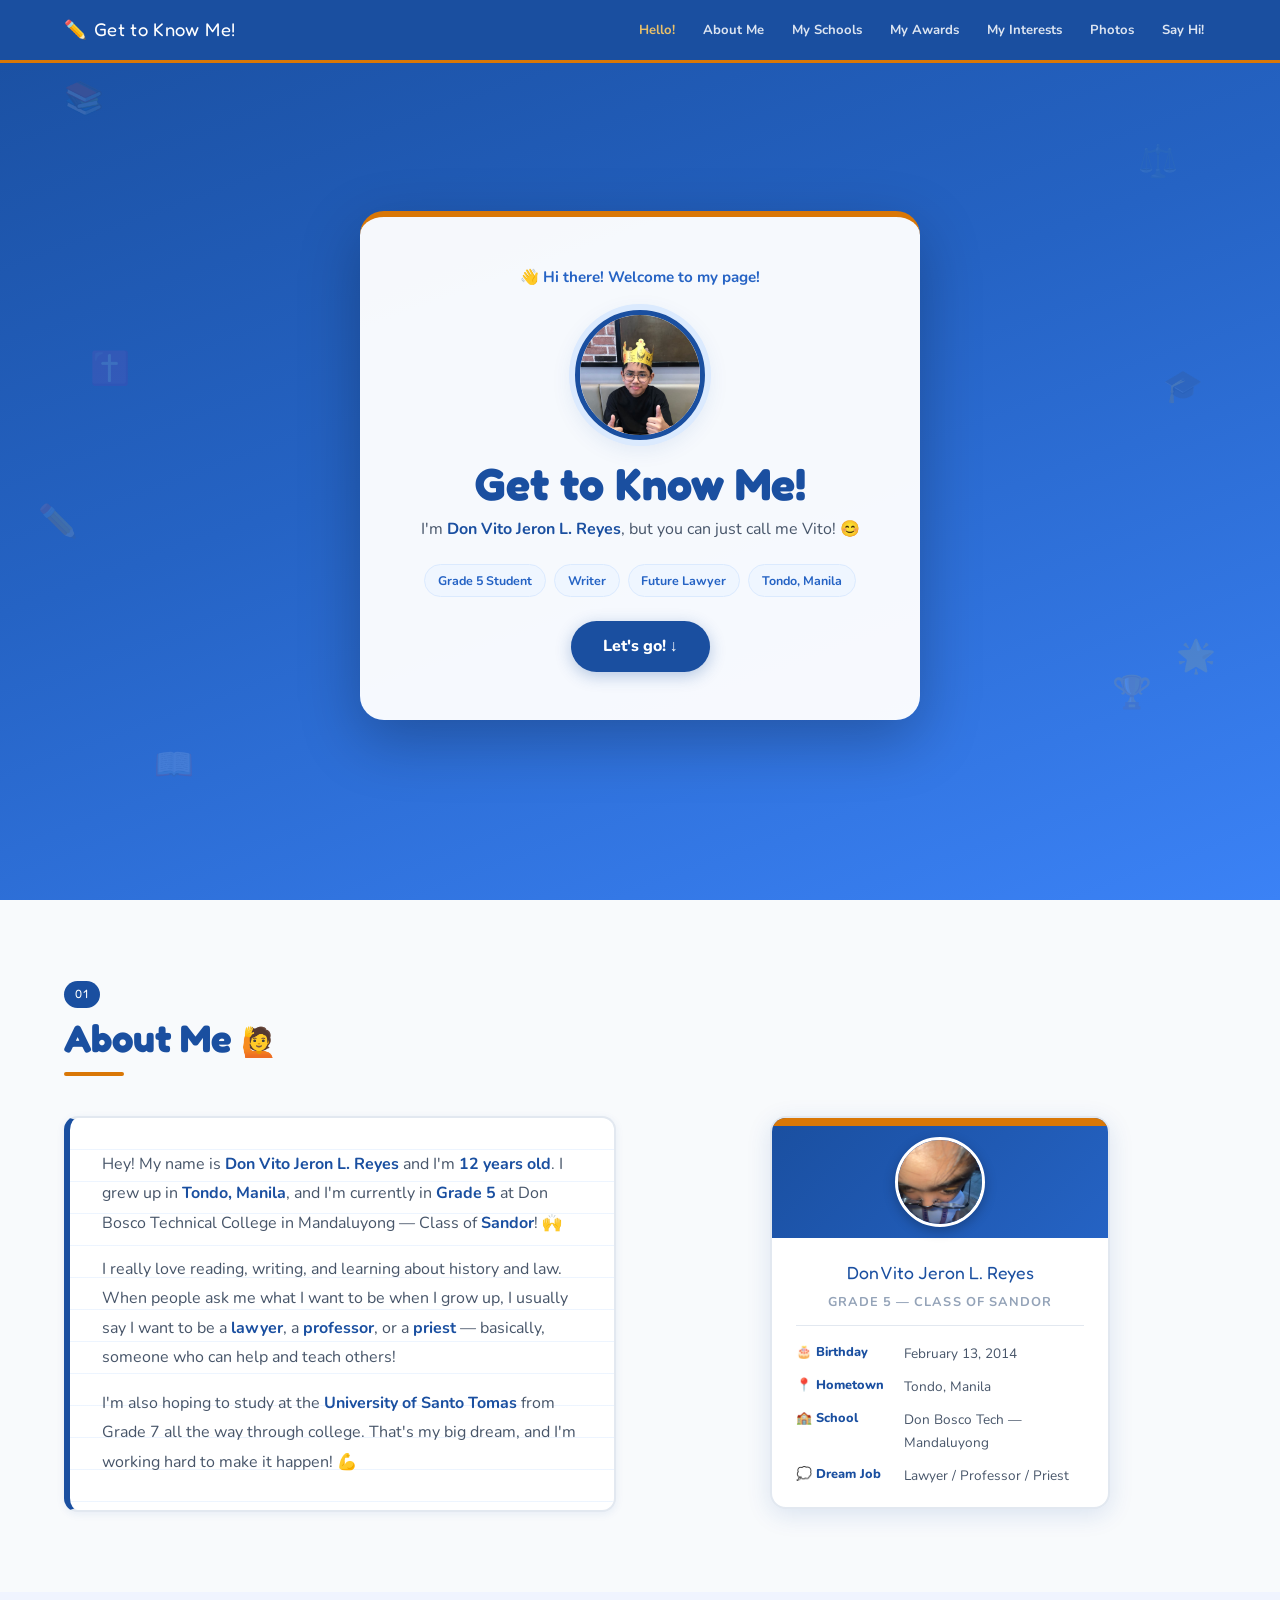
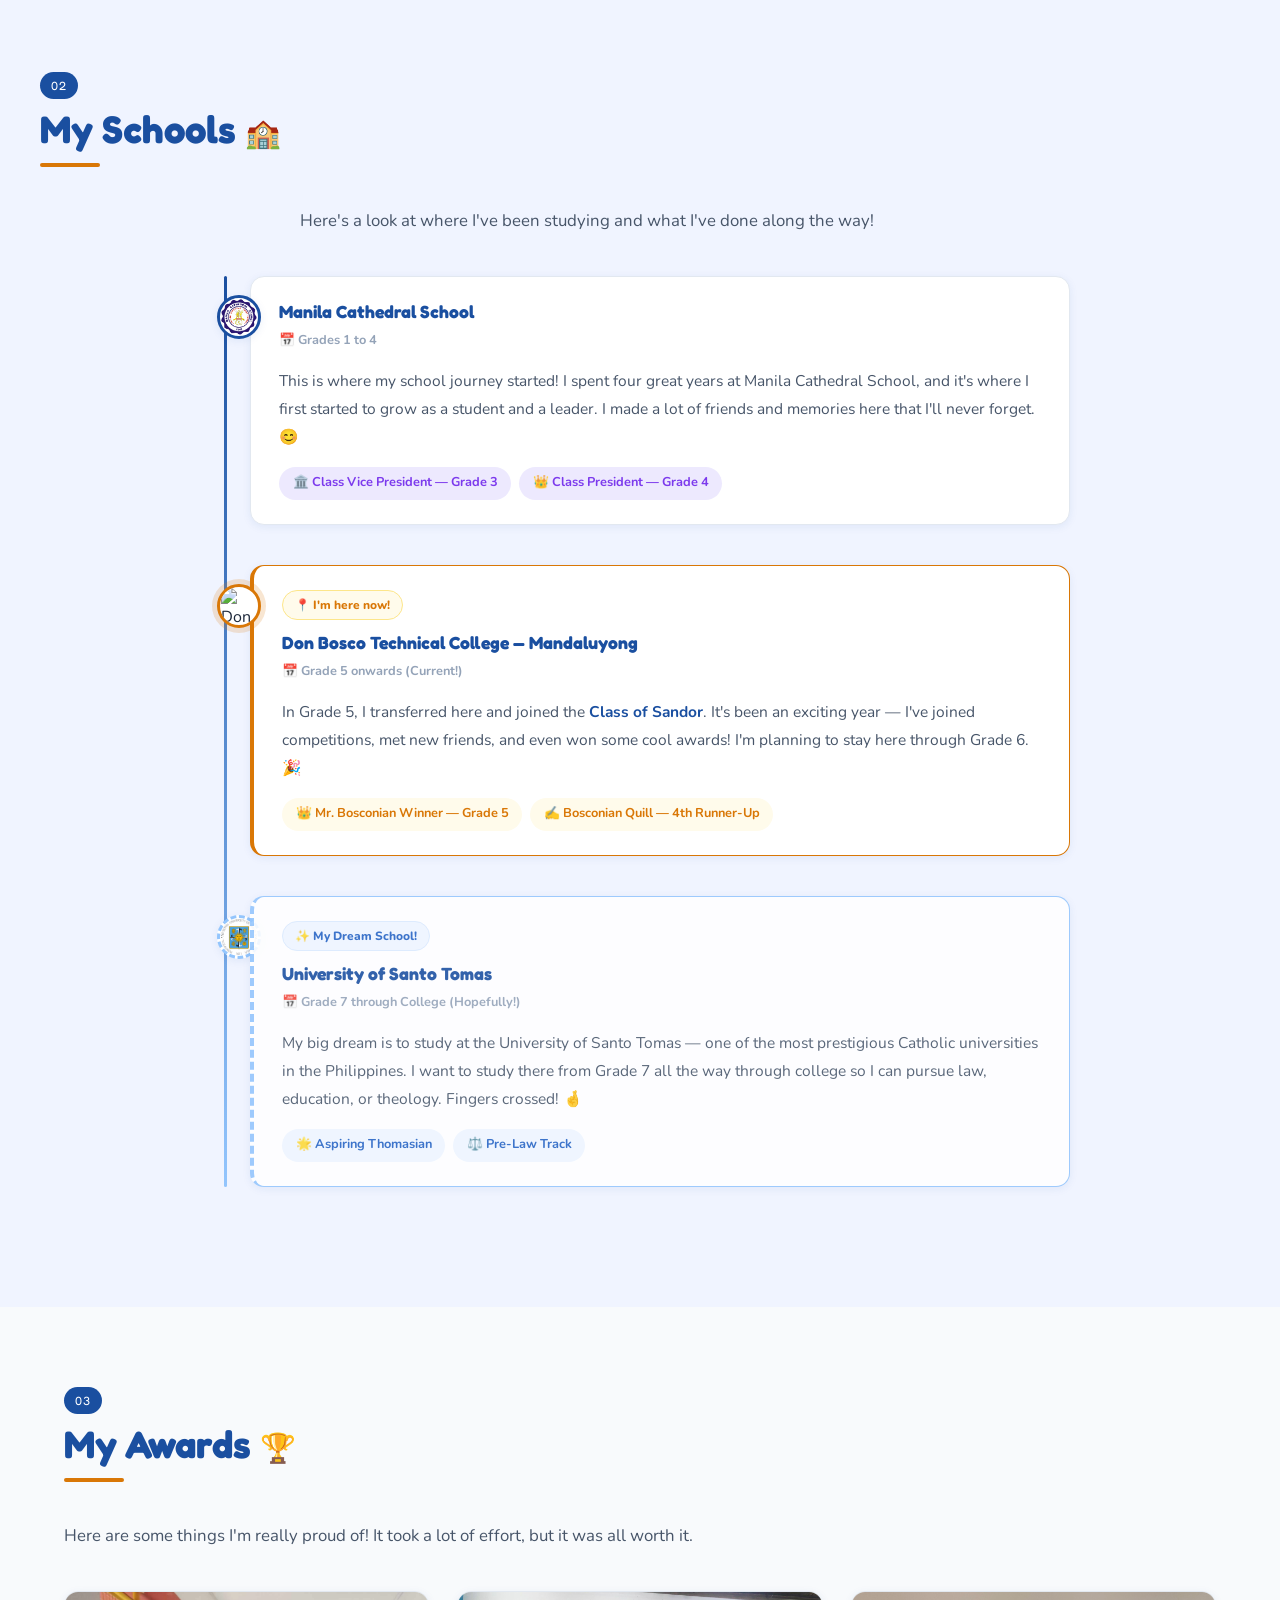
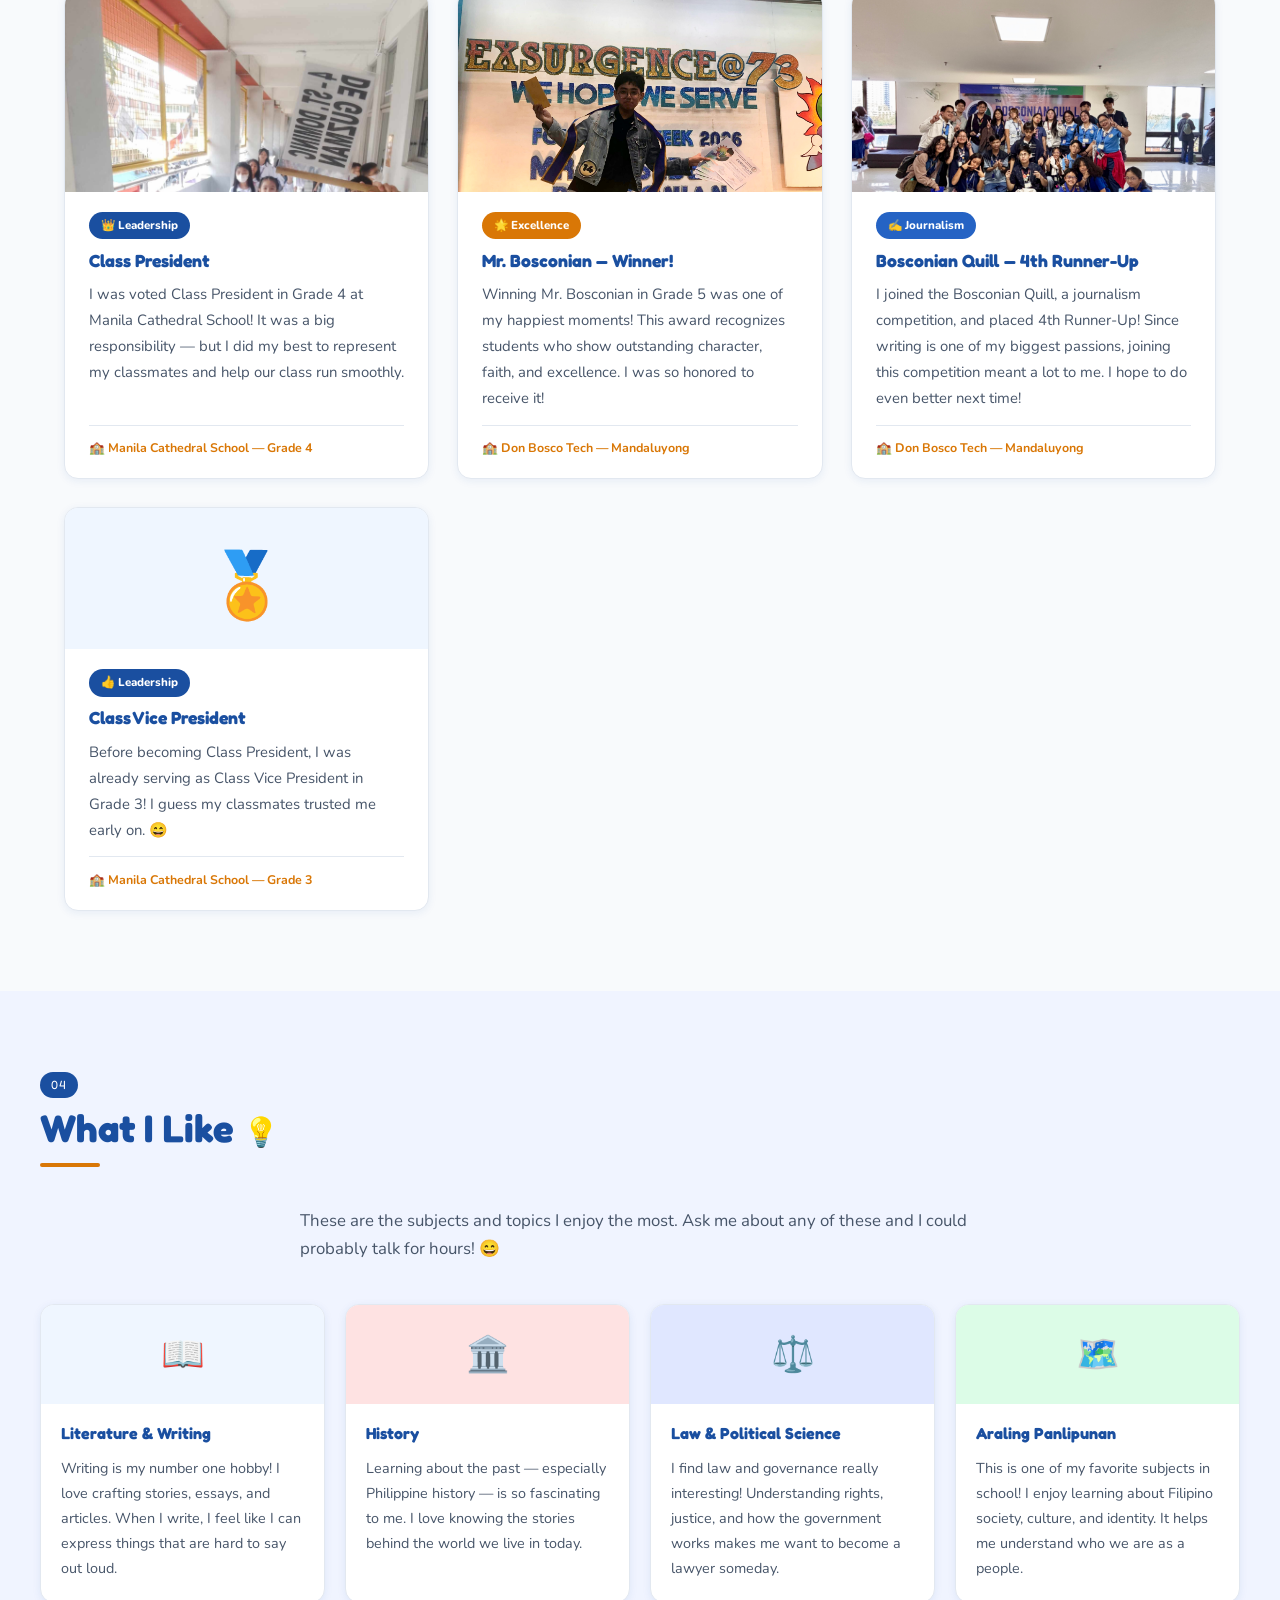
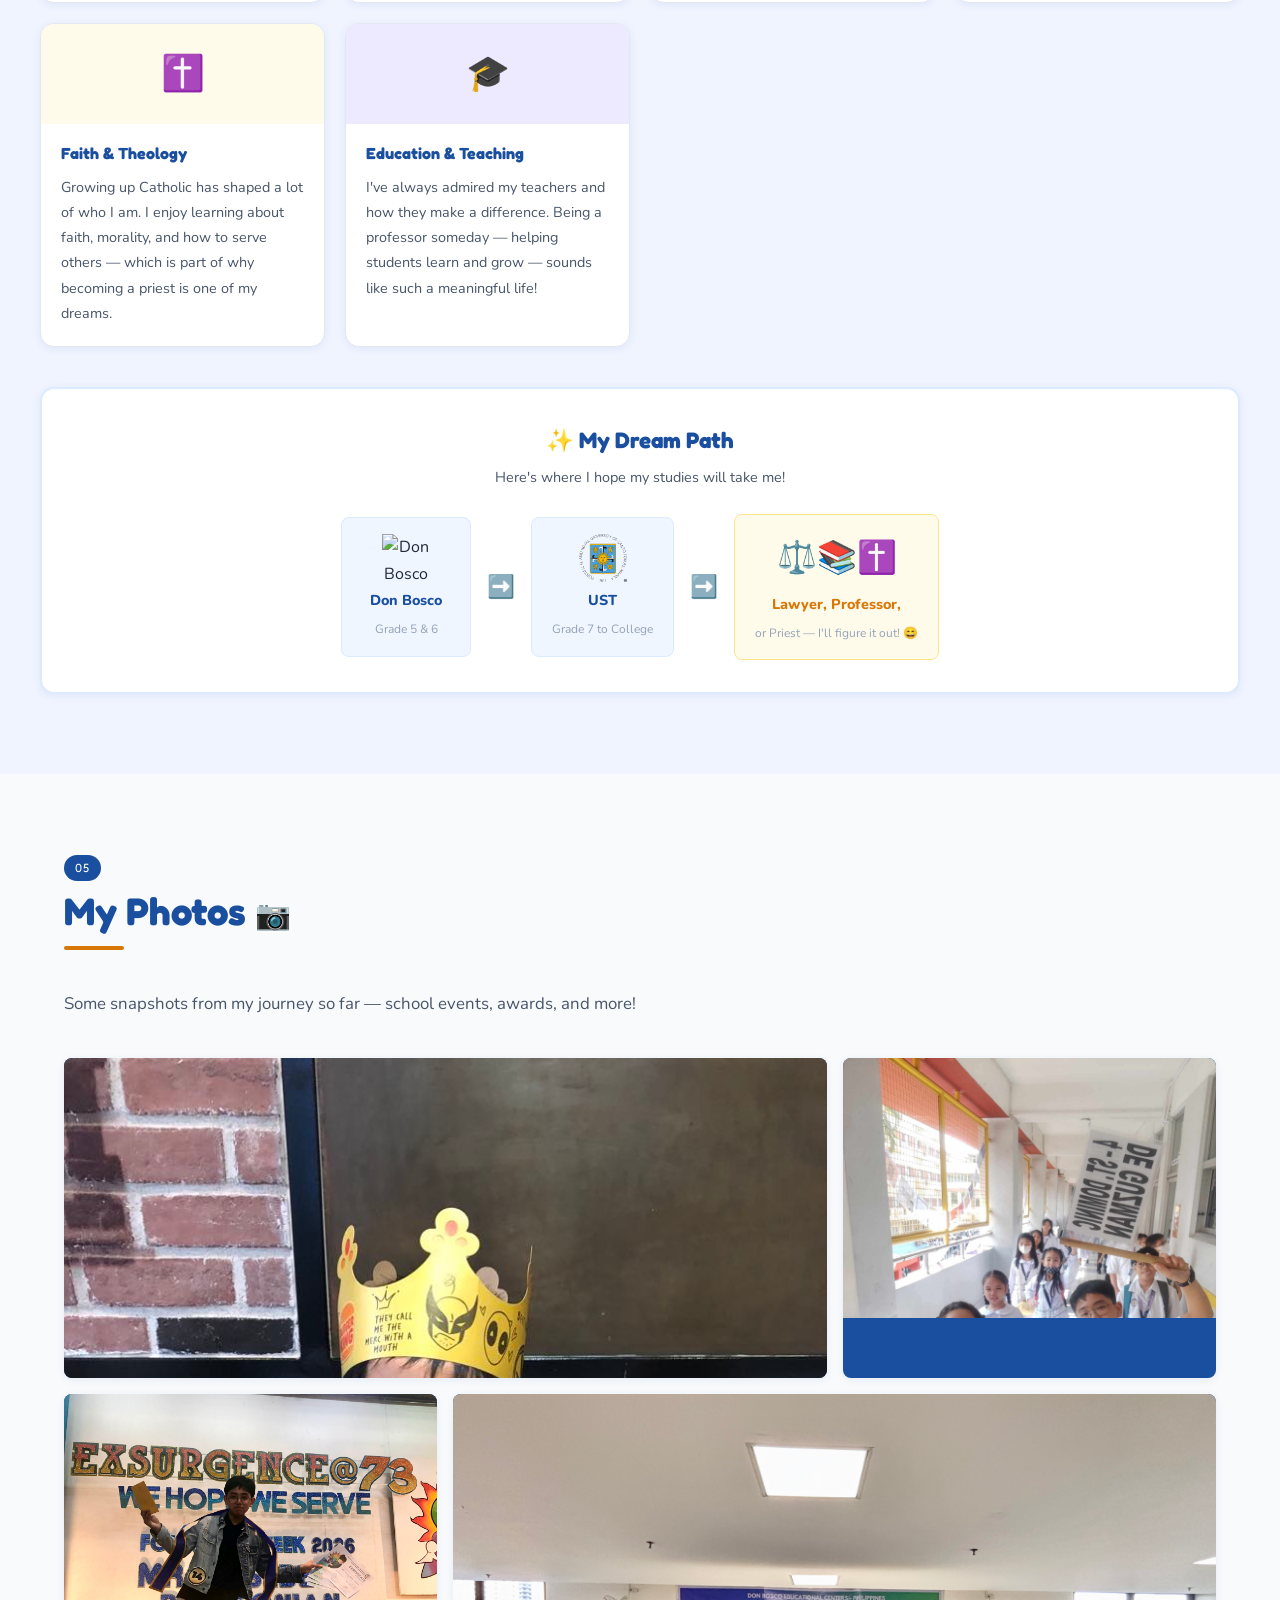
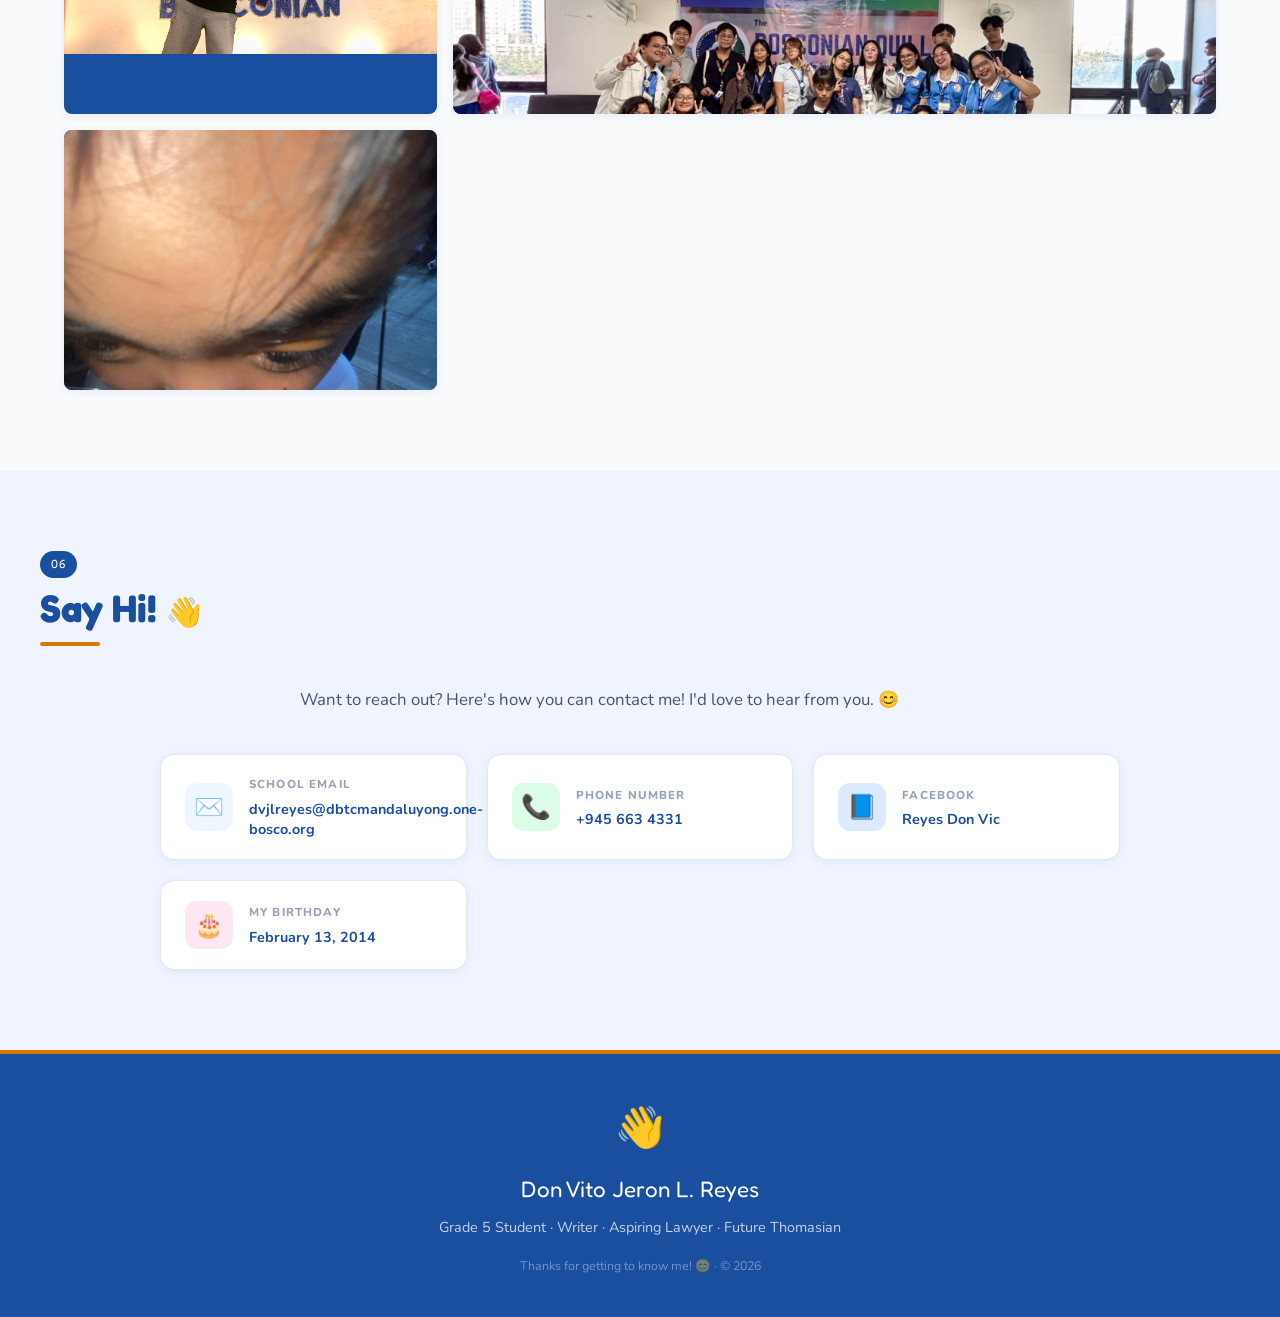
==== commit 0ad97dd4: "Rename index 2.html to index.html" ====
--- a/index.html
+++ b/index.html
@@ -3,182 +3,198 @@
 <head>
   <meta charset="UTF-8" />
   <meta name="viewport" content="width=device-width, initial-scale=1.0" />
-  <title>Don Vito Jeron L. Reyes — Personal Portfolio</title>
+  <title>Get to Know Me! — Don Vito Jeron L. Reyes</title>
   <link rel="stylesheet" href="style.css" />
   <link rel="preconnect" href="https://fonts.googleapis.com" />
   <link rel="preconnect" href="https://fonts.gstatic.com" crossorigin />
-  <link href="https://fonts.googleapis.com/css2?family=Playfair+Display:ital,wght@0,400;0,600;0,800;1,400;1,600&family=EB+Garamond:ital,wght@0,400;0,500;1,400&family=Libre+Baskerville:ital,wght@0,400;0,700;1,400&display=swap" rel="stylesheet" />
+  <link href="https://fonts.googleapis.com/css2?family=Nunito:ital,wght@0,400;0,600;0,700;0,800;0,900;1,400;1,700&family=Fredoka+One&family=Lora:ital,wght@0,400;0,600;1,400&display=swap" rel="stylesheet" />
 </head>
 <body>
 
   <!-- NAV -->
   <nav id="navbar">
     <div class="nav-inner">
-      <span class="nav-monogram">DVJ</span>
+      <span class="nav-logo">✏️ <span>Get to Know Me!</span></span>
       <ul class="nav-links">
-        <li><a href="#about">About</a></li>
-        <li><a href="#education">Education</a></li>
-        <li><a href="#achievements">Achievements</a></li>
-        <li><a href="#interests">Interests</a></li>
-        <li><a href="#gallery">Gallery</a></li>
-        <li><a href="#contact">Contact</a></li>
+        <li><a href="#hello">Hello!</a></li>
+        <li><a href="#about">About Me</a></li>
+        <li><a href="#schools">My Schools</a></li>
+        <li><a href="#achievements">My Awards</a></li>
+        <li><a href="#interests">My Interests</a></li>
+        <li><a href="#gallery">Photos</a></li>
+        <li><a href="#contact">Say Hi!</a></li>
       </ul>
       <button class="nav-hamburger" id="hamburger" aria-label="Open menu">
         <span></span><span></span><span></span>
       </button>
     </div>
     <div class="nav-mobile" id="navMobile">
-      <a href="#about" class="mobile-link">About</a>
-      <a href="#education" class="mobile-link">Education</a>
-      <a href="#achievements" class="mobile-link">Achievements</a>
-      <a href="#interests" class="mobile-link">Interests</a>
-      <a href="#gallery" class="mobile-link">Gallery</a>
-      <a href="#contact" class="mobile-link">Contact</a>
+      <a href="#hello" class="mobile-link">Hello!</a>
+      <a href="#about" class="mobile-link">About Me</a>
+      <a href="#schools" class="mobile-link">My Schools</a>
+      <a href="#achievements" class="mobile-link">My Awards</a>
+      <a href="#interests" class="mobile-link">My Interests</a>
+      <a href="#gallery" class="mobile-link">Photos</a>
+      <a href="#contact" class="mobile-link">Say Hi!</a>
     </div>
   </nav>
 
   <!-- HERO -->
-  <section id="hero">
-    <div class="hero-bg-pattern"></div>
-    <div class="hero-content">
+  <section id="hello">
+    <div class="hero-doodles">
+      <span class="doodle d1">📚</span>
+      <span class="doodle d2">⚖️</span>
+      <span class="doodle d3">✏️</span>
+      <span class="doodle d4">🌟</span>
+      <span class="doodle d5">📖</span>
+      <span class="doodle d6">🏆</span>
+      <span class="doodle d7">✝️</span>
+      <span class="doodle d8">🎓</span>
+    </div>
+    <div class="hero-card">
+      <p class="hero-eyebrow">👋 Hi there! Welcome to my page!</p>
       <div class="hero-photo-wrap">
         <img src="main photo.JPG" alt="Don Vito Jeron L. Reyes" class="hero-photo" />
-        <div class="hero-photo-border"></div>
-      </div>
-      <div class="hero-text">
-        <p class="hero-subtitle reveal">Student · Writer · Future Lawyer</p>
-        <h1 class="hero-name reveal">Don Vito Jeron<br /><em>L. Reyes</em></h1>
-        <p class="hero-tagline reveal">"Words are the instruments of law, literature, and legacy."</p>
-        <a href="#about" class="hero-btn reveal">Discover My Story ↓</a>
-      </div>
-    </div>
-    <div class="hero-scroll-hint">scroll</div>
-  </section>
-
-  <!-- ABOUT -->
+      </div>
+      <h1 class="hero-name">Get to Know Me!</h1>
+      <p class="hero-name-sub">I'm <strong>Don Vito Jeron L. Reyes</strong>, but you can just call me Vito! 😊</p>
+      <div class="hero-tags">
+        <span class="hero-tag">Grade 5 Student</span>
+        <span class="hero-tag">Writer</span>
+        <span class="hero-tag">Future Lawyer</span>
+        <span class="hero-tag">Tondo, Manila</span>
+      </div>
+      <a href="#about" class="hero-btn">Let's go! ↓</a>
+    </div>
+  </section>
+
+  <!-- ABOUT ME -->
   <section id="about" class="section">
-    <div class="section-label">01 — About</div>
+    <div class="section-header">
+      <span class="section-num">01</span>
+      <h2 class="section-title">About Me <span class="emoji-title">🙋</span></h2>
+      <div class="section-underline"></div>
+    </div>
+
     <div class="about-grid">
       <div class="about-left reveal">
-        <h2 class="section-title">Who Am I?</h2>
-        <p class="body-text">
-          My name is <strong>Don Vito Jeron L. Reyes</strong>, a 12-year-old student with a heart full of ambitions and a mind drawn to the world of words, history, and justice. I grew up in <strong>Tondo, Manila</strong> — a place that shaped my resilience, my roots, and my love for my country.
-        </p>
-        <p class="body-text">
-          I believe that knowledge is the most powerful tool a person can carry, and every chapter of my academic life has been a step toward becoming the person I am meant to be — a <strong>lawyer</strong>, a <strong>professor</strong>, or perhaps even a <strong>priest</strong>.
-        </p>
-        <div class="about-facts">
-          <div class="fact-card">
-            <span class="fact-icon">🎂</span>
-            <div>
-              <span class="fact-label">Birthday</span>
-              <span class="fact-value">February 13, 2014</span>
+        <div class="notebook-card">
+          <div class="notebook-lines">
+            <p class="notebook-text">
+              Hey! My name is <strong>Don Vito Jeron L. Reyes</strong> and I'm <strong>12 years old</strong>. I grew up in <strong>Tondo, Manila</strong>, and I'm currently in <strong>Grade 5</strong> at Don Bosco Technical College in Mandaluyong — Class of <strong>Sandor</strong>! 🙌
+            </p>
+            <p class="notebook-text">
+              I really love reading, writing, and learning about history and law. When people ask me what I want to be when I grow up, I usually say I want to be a <strong>lawyer</strong>, a <strong>professor</strong>, or a <strong>priest</strong> — basically, someone who can help and teach others!
+            </p>
+            <p class="notebook-text">
+              I'm also hoping to study at the <strong>University of Santo Tomas</strong> from Grade 7 all the way through college. That's my big dream, and I'm working hard to make it happen! 💪
+            </p>
+          </div>
+        </div>
+      </div>
+
+      <div class="about-right reveal">
+        <div class="id-card">
+          <div class="id-card-top">
+            <img src="photo of me in grade 4.JPG" alt="Don Vito in Grade 4" class="id-photo" />
+            <div class="id-stripe"></div>
+          </div>
+          <div class="id-card-body">
+            <p class="id-name">Don Vito Jeron L. Reyes</p>
+            <p class="id-grade">Grade 5 — Class of Sandor</p>
+            <div class="id-fields">
+              <div class="id-field">
+                <span class="id-label">🎂 Birthday</span>
+                <span class="id-value">February 13, 2014</span>
+              </div>
+              <div class="id-field">
+                <span class="id-label">📍 Hometown</span>
+                <span class="id-value">Tondo, Manila</span>
+              </div>
+              <div class="id-field">
+                <span class="id-label">🏫 School</span>
+                <span class="id-value">Don Bosco Tech — Mandaluyong</span>
+              </div>
+              <div class="id-field">
+                <span class="id-label">💭 Dream Job</span>
+                <span class="id-value">Lawyer / Professor / Priest</span>
+              </div>
             </div>
           </div>
-          <div class="fact-card">
-            <span class="fact-icon">📍</span>
-            <div>
-              <span class="fact-label">Hometown</span>
-              <span class="fact-value">Tondo, Manila</span>
-            </div>
-          </div>
-          <div class="fact-card">
-            <span class="fact-icon">🎓</span>
-            <div>
-              <span class="fact-label">Current Grade</span>
-              <span class="fact-value">Grade 5 — Class of Sandor</span>
-            </div>
-          </div>
-          <div class="fact-card">
-            <span class="fact-icon">⚖️</span>
-            <div>
-              <span class="fact-label">Dream Career</span>
-              <span class="fact-value">Lawyer / Professor / Priest</span>
-            </div>
-          </div>
-        </div>
-      </div>
-      <div class="about-right reveal">
-        <div class="about-quote-card">
-          <div class="quote-mark">"</div>
-          <p class="quote-text">Every great lawyer, every great teacher, every great servant of God begins with a single, burning question: <em>How can I make a difference?</em></p>
-          <p class="quote-attr">— Don Vito Jeron L. Reyes</p>
-        </div>
-        <div class="about-img-wrap">
-          <img src="photo of me in grade 4.JPG" alt="Don Vito in Grade 4" />
-          <span class="img-caption">Grade 4 — Manila Cathedral School</span>
-        </div>
-      </div>
-    </div>
-  </section>
-
-  <!-- EDUCATION -->
-  <section id="education" class="section section-alt">
-    <div class="section-label">02 — Education</div>
-    <h2 class="section-title centered reveal">Academic Journey</h2>
-    <p class="section-subtitle centered reveal">A timeline of growth, leadership, and learning.</p>
+        </div>
+      </div>
+    </div>
+  </section>
+
+  <!-- SCHOOLS -->
+  <section id="schools" class="section section-bg">
+    <div class="section-header">
+      <span class="section-num">02</span>
+      <h2 class="section-title">My Schools <span class="emoji-title">🏫</span></h2>
+      <div class="section-underline"></div>
+    </div>
+    <p class="section-intro reveal">Here's a look at where I've been studying and what I've done along the way!</p>
 
     <div class="timeline">
 
       <!-- MCS -->
       <div class="timeline-item reveal">
-        <div class="timeline-dot"></div>
-        <div class="timeline-card">
-          <div class="timeline-school-header">
-            <img src="IMG_6127.png" alt="Manila Cathedral School Logo" class="school-logo" />
-            <div>
-              <h3 class="timeline-school">Manila Cathedral School</h3>
-              <span class="timeline-years">Grades 1 – 4</span>
-            </div>
-          </div>
-          <p class="timeline-desc">
-            My academic story began at Manila Cathedral School, where I built my foundation in learning, faith, and leadership. Over four meaningful years, I grew from a curious student into a recognized leader among my peers.
+        <div class="tl-icon-wrap">
+          <img src="IMG_6127.png" alt="Manila Cathedral School Logo" class="tl-logo" />
+        </div>
+        <div class="tl-card">
+          <div class="tl-header">
+            <h3 class="tl-school">Manila Cathedral School</h3>
+            <span class="tl-years">📅 Grades 1 to 4</span>
+          </div>
+          <p class="tl-text">
+            This is where my school journey started! I spent four great years at Manila Cathedral School, and it's where I first started to grow as a student and a leader. I made a lot of friends and memories here that I'll never forget. 😊
           </p>
-          <div class="timeline-achievements">
-            <div class="tl-badge">🏛️ Class Vice President — Grade 3</div>
-            <div class="tl-badge">👑 Class President — Grade 4</div>
+          <div class="tl-badges">
+            <span class="tl-badge purple">🏛️ Class Vice President — Grade 3</span>
+            <span class="tl-badge purple">👑 Class President — Grade 4</span>
           </div>
         </div>
       </div>
 
       <!-- DBTC -->
       <div class="timeline-item reveal">
-        <div class="timeline-dot active"></div>
-        <div class="timeline-card active-card">
-          <div class="timeline-school-header">
-            <img src="Don_Bosco_Mandaluyong_Logo 2" alt="Don Bosco Mandaluyong Logo" class="school-logo" />
-            <div>
-              <h3 class="timeline-school">Don Bosco Technical College — Mandaluyong</h3>
-              <span class="timeline-years">Grade 5 – Grade 6 (Current)</span>
-            </div>
-          </div>
-          <p class="timeline-desc">
-            In Grade 5, I transferred to Don Bosco Technical College in Mandaluyong, joining the <strong>Class of Sandor</strong>. Here I have continued to lead, compete, and shine — winning the prestigious Mr. Bosconian title and placing in the Bosconian Quill journalistic competition.
+        <div class="tl-icon-wrap current">
+          <img src="Don_Bosco_Mandaluyong_Logo 2" alt="Don Bosco Mandaluyong Logo" class="tl-logo" />
+        </div>
+        <div class="tl-card current-card">
+          <div class="tl-now-tag">📍 I'm here now!</div>
+          <div class="tl-header">
+            <h3 class="tl-school">Don Bosco Technical College — Mandaluyong</h3>
+            <span class="tl-years">📅 Grade 5 onwards (Current!)</span>
+          </div>
+          <p class="tl-text">
+            In Grade 5, I transferred here and joined the <strong>Class of Sandor</strong>. It's been an exciting year — I've joined competitions, met new friends, and even won some cool awards! I'm planning to stay here through Grade 6. 🎉
           </p>
-          <div class="timeline-achievements">
-            <div class="tl-badge gold">👑 Mr. Bosconian — Grade 5 Winner</div>
-            <div class="tl-badge gold">✍️ Bosconian Quill — 4th Runner-Up</div>
+          <div class="tl-badges">
+            <span class="tl-badge gold">👑 Mr. Bosconian Winner — Grade 5</span>
+            <span class="tl-badge gold">✍️ Bosconian Quill — 4th Runner-Up</span>
           </div>
         </div>
       </div>
 
       <!-- UST -->
-      <div class="timeline-item reveal future">
-        <div class="timeline-dot future-dot"></div>
-        <div class="timeline-card future-card">
-          <div class="timeline-school-header">
-            <img src="1280px-Seal_of_the_University_of_Santo_Tomas.svg.png" alt="University of Santo Tomas Logo" class="school-logo" />
-            <div>
-              <h3 class="timeline-school">University of Santo Tomas</h3>
-              <span class="timeline-years">Grade 7 – College (Aspiration)</span>
-            </div>
-          </div>
-          <p class="timeline-desc">
-            My dream is to continue my education at the prestigious <strong>University of Santo Tomas</strong> — the Catholic University of the Philippines. I plan to study here from Grade 7 all the way through college, pursuing Law, Education, or Theology.
+      <div class="timeline-item reveal">
+        <div class="tl-icon-wrap future">
+          <img src="1280px-Seal_of_the_University_of_Santo_Tomas.svg.png" alt="UST Logo" class="tl-logo" />
+        </div>
+        <div class="tl-card future-card">
+          <div class="tl-future-tag">✨ My Dream School!</div>
+          <div class="tl-header">
+            <h3 class="tl-school">University of Santo Tomas</h3>
+            <span class="tl-years">📅 Grade 7 through College (Hopefully!)</span>
+          </div>
+          <p class="tl-text">
+            My big dream is to study at the University of Santo Tomas — one of the most prestigious Catholic universities in the Philippines. I want to study there from Grade 7 all the way through college so I can pursue law, education, or theology. Fingers crossed! 🤞
           </p>
-          <div class="timeline-achievements">
-            <div class="tl-badge future-badge">🌟 Aspiring UST Thomasian</div>
-            <div class="tl-badge future-badge">⚖️ Pre-Law / Education Track</div>
+          <div class="tl-badges">
+            <span class="tl-badge blue">🌟 Aspiring Thomasian</span>
+            <span class="tl-badge blue">⚖️ Pre-Law Track</span>
           </div>
         </div>
       </div>
@@ -188,55 +204,58 @@
 
   <!-- ACHIEVEMENTS -->
   <section id="achievements" class="section">
-    <div class="section-label">03 — Achievements</div>
-    <h2 class="section-title centered reveal">Honors & Recognition</h2>
-    <p class="section-subtitle centered reveal">Excellence earned through dedication and hard work.</p>
-
-    <div class="achievements-grid">
-
-      <div class="ach-card reveal">
-        <div class="ach-img-wrap">
-          <img src="me as class president.JPG" alt="Class President" />
-        </div>
-        <div class="ach-body">
-          <span class="ach-tag">Leadership</span>
-          <h3 class="ach-title">Class President</h3>
-          <p class="ach-desc">Served as Class President in Grade 4 at Manila Cathedral School, leading classmates with dedication, fairness, and a commitment to excellence.</p>
-          <span class="ach-school">Manila Cathedral School — Grade 4</span>
-        </div>
-      </div>
-
-      <div class="ach-card reveal">
-        <div class="ach-img-wrap">
+    <div class="section-header">
+      <span class="section-num">03</span>
+      <h2 class="section-title">My Awards <span class="emoji-title">🏆</span></h2>
+      <div class="section-underline"></div>
+    </div>
+    <p class="section-intro reveal">Here are some things I'm really proud of! It took a lot of effort, but it was all worth it.</p>
+
+    <div class="awards-grid">
+
+      <div class="award-card reveal">
+        <div class="award-img">
+          <img src="me as class president.JPG" alt="Me as Class President" />
+        </div>
+        <div class="award-body">
+          <div class="award-ribbon">👑 Leadership</div>
+          <h3 class="award-title">Class President</h3>
+          <p class="award-text">I was voted Class President in Grade 4 at Manila Cathedral School! It was a big responsibility — but I did my best to represent my classmates and help our class run smoothly.</p>
+          <p class="award-school">🏫 Manila Cathedral School — Grade 4</p>
+        </div>
+      </div>
+
+      <div class="award-card reveal">
+        <div class="award-img">
           <img src="mr bosconian winner.jpg" alt="Mr. Bosconian Winner" />
         </div>
-        <div class="ach-body">
-          <span class="ach-tag gold-tag">Excellence</span>
-          <h3 class="ach-title">Mr. Bosconian — Grade 5 Winner</h3>
-          <p class="ach-desc">Won the Mr. Bosconian title in Grade 5, a prestigious recognition given to an outstanding student who embodies the Salesian values of faith, culture, and virtue.</p>
-          <span class="ach-school">Don Bosco Technical College — Mandaluyong</span>
-        </div>
-      </div>
-
-      <div class="ach-card reveal">
-        <div class="ach-img-wrap">
+        <div class="award-body">
+          <div class="award-ribbon gold-ribbon">🌟 Excellence</div>
+          <h3 class="award-title">Mr. Bosconian — Winner!</h3>
+          <p class="award-text">Winning Mr. Bosconian in Grade 5 was one of my happiest moments! This award recognizes students who show outstanding character, faith, and excellence. I was so honored to receive it!</p>
+          <p class="award-school">🏫 Don Bosco Tech — Mandaluyong</p>
+        </div>
+      </div>
+
+      <div class="award-card reveal">
+        <div class="award-img">
           <img src="bosconian quill winner.jpg" alt="Bosconian Quill 4th Runner-Up" />
         </div>
-        <div class="ach-body">
-          <span class="ach-tag blue-tag">Journalism</span>
-          <h3 class="ach-title">Bosconian Quill — 4th Runner-Up</h3>
-          <p class="ach-desc">Placed 4th Runner-Up in the Bosconian Quill, a competitive journalistic writing competition — a testament to my passion for literature and the written word.</p>
-          <span class="ach-school">Don Bosco Technical College — Mandaluyong</span>
-        </div>
-      </div>
-
-      <div class="ach-card reveal text-only-card">
-        <div class="ach-icon-wrap">🏅</div>
-        <div class="ach-body">
-          <span class="ach-tag">Leadership</span>
-          <h3 class="ach-title">Class Vice President — Grade 3</h3>
-          <p class="ach-desc">Elected as Class Vice President in Grade 3 at Manila Cathedral School, demonstrating early leadership skills and the trust of peers and teachers alike.</p>
-          <span class="ach-school">Manila Cathedral School — Grade 3</span>
+        <div class="award-body">
+          <div class="award-ribbon blue-ribbon">✍️ Journalism</div>
+          <h3 class="award-title">Bosconian Quill — 4th Runner-Up</h3>
+          <p class="award-text">I joined the Bosconian Quill, a journalism competition, and placed 4th Runner-Up! Since writing is one of my biggest passions, joining this competition meant a lot to me. I hope to do even better next time!</p>
+          <p class="award-school">🏫 Don Bosco Tech — Mandaluyong</p>
+        </div>
+      </div>
+
+      <div class="award-card award-card-sm reveal">
+        <div class="award-icon-big">🏅</div>
+        <div class="award-body">
+          <div class="award-ribbon">👍 Leadership</div>
+          <h3 class="award-title">Class Vice President</h3>
+          <p class="award-text">Before becoming Class President, I was already serving as Class Vice President in Grade 3! I guess my classmates trusted me early on. 😄</p>
+          <p class="award-school">🏫 Manila Cathedral School — Grade 3</p>
         </div>
       </div>
 
@@ -244,53 +263,91 @@
   </section>
 
   <!-- INTERESTS -->
-  <section id="interests" class="section section-alt">
-    <div class="section-label">04 — Interests</div>
-    <h2 class="section-title centered reveal">Passions & Pursuits</h2>
-    <p class="section-subtitle centered reveal">The subjects and ideas that set my mind on fire.</p>
+  <section id="interests" class="section section-bg">
+    <div class="section-header">
+      <span class="section-num">04</span>
+      <h2 class="section-title">What I Like <span class="emoji-title">💡</span></h2>
+      <div class="section-underline"></div>
+    </div>
+    <p class="section-intro reveal">These are the subjects and topics I enjoy the most. Ask me about any of these and I could probably talk for hours! 😄</p>
 
     <div class="interests-grid">
       <div class="interest-card reveal">
-        <div class="interest-icon">📖</div>
-        <h3 class="interest-title">Literature & Writing</h3>
-        <p class="interest-desc">My greatest passion. I find joy in crafting words that carry meaning — whether in stories, essays, speeches, or journalism. Writing is how I make sense of the world.</p>
-      </div>
-      <div class="interest-card reveal">
-        <div class="interest-icon">🏛️</div>
-        <h3 class="interest-title">History</h3>
-        <p class="interest-desc">I am deeply fascinated by the stories of the past — Philippine history, world civilizations, and the events that shaped the society we live in today.</p>
-      </div>
-      <div class="interest-card reveal">
-        <div class="interest-icon">⚖️</div>
-        <h3 class="interest-title">Law & Political Science</h3>
-        <p class="interest-desc">The study of governance, justice, and rights captivates me. I dream of one day standing in a courtroom, defending truth and upholding the law.</p>
-      </div>
-      <div class="interest-card reveal">
-        <div class="interest-icon">🗺️</div>
-        <h3 class="interest-title">Social Studies (Araling Panlipunan)</h3>
-        <p class="interest-desc">Understanding society, culture, and the Filipino identity through Araling Panlipunan is something I genuinely enjoy and take seriously in school.</p>
-      </div>
-      <div class="interest-card reveal">
-        <div class="interest-icon">✝️</div>
-        <h3 class="interest-title">Faith & Theology</h3>
-        <p class="interest-desc">Raised with strong Catholic values, I have always been drawn to questions of faith, morality, and service — which is why becoming a priest is among my aspirations.</p>
-      </div>
-      <div class="interest-card reveal">
-        <div class="interest-icon">🎓</div>
-        <h3 class="interest-title">Education & Teaching</h3>
-        <p class="interest-desc">I admire great teachers and hope to one day be a professor — sharing knowledge, inspiring students, and contributing to a more educated Philippines.</p>
-      </div>
-    </div>
-
-    <div class="dream-banner reveal">
-      <div class="dream-inner">
-        <p class="dream-label">My Dream Path</p>
-        <div class="dream-steps">
-          <span class="dream-step">Don Bosco (G5–G6)</span>
-          <span class="dream-arrow">→</span>
-          <span class="dream-step">UST (G7–College)</span>
-          <span class="dream-arrow">→</span>
-          <span class="dream-step highlight-step">Lawyer / Professor / Priest</span>
+        <div class="interest-top blue-top">
+          <span class="interest-emoji">📖</span>
+        </div>
+        <div class="interest-body">
+          <h3 class="interest-title">Literature & Writing</h3>
+          <p class="interest-text">Writing is my number one hobby! I love crafting stories, essays, and articles. When I write, I feel like I can express things that are hard to say out loud.</p>
+        </div>
+      </div>
+      <div class="interest-card reveal">
+        <div class="interest-top red-top">
+          <span class="interest-emoji">🏛️</span>
+        </div>
+        <div class="interest-body">
+          <h3 class="interest-title">History</h3>
+          <p class="interest-text">Learning about the past — especially Philippine history — is so fascinating to me. I love knowing the stories behind the world we live in today.</p>
+        </div>
+      </div>
+      <div class="interest-card reveal">
+        <div class="interest-top navy-top">
+          <span class="interest-emoji">⚖️</span>
+        </div>
+        <div class="interest-body">
+          <h3 class="interest-title">Law & Political Science</h3>
+          <p class="interest-text">I find law and governance really interesting! Understanding rights, justice, and how the government works makes me want to become a lawyer someday.</p>
+        </div>
+      </div>
+      <div class="interest-card reveal">
+        <div class="interest-top green-top">
+          <span class="interest-emoji">🗺️</span>
+        </div>
+        <div class="interest-body">
+          <h3 class="interest-title">Araling Panlipunan</h3>
+          <p class="interest-text">This is one of my favorite subjects in school! I enjoy learning about Filipino society, culture, and identity. It helps me understand who we are as a people.</p>
+        </div>
+      </div>
+      <div class="interest-card reveal">
+        <div class="interest-top gold-top">
+          <span class="interest-emoji">✝️</span>
+        </div>
+        <div class="interest-body">
+          <h3 class="interest-title">Faith & Theology</h3>
+          <p class="interest-text">Growing up Catholic has shaped a lot of who I am. I enjoy learning about faith, morality, and how to serve others — which is part of why becoming a priest is one of my dreams.</p>
+        </div>
+      </div>
+      <div class="interest-card reveal">
+        <div class="interest-top purple-top">
+          <span class="interest-emoji">🎓</span>
+        </div>
+        <div class="interest-body">
+          <h3 class="interest-title">Education & Teaching</h3>
+          <p class="interest-text">I've always admired my teachers and how they make a difference. Being a professor someday — helping students learn and grow — sounds like such a meaningful life!</p>
+        </div>
+      </div>
+    </div>
+
+    <div class="dream-path reveal">
+      <h3 class="dream-title">✨ My Dream Path</h3>
+      <p class="dream-subtitle">Here's where I hope my studies will take me!</p>
+      <div class="dream-steps">
+        <div class="dream-step-card">
+          <img src="Don_Bosco_Mandaluyong_Logo 2" alt="Don Bosco" class="dream-logo" />
+          <span class="dream-step-label">Don Bosco</span>
+          <span class="dream-step-sub">Grade 5 & 6</span>
+        </div>
+        <span class="dream-arrow">➡️</span>
+        <div class="dream-step-card">
+          <img src="1280px-Seal_of_the_University_of_Santo_Tomas.svg.png" alt="UST" class="dream-logo" />
+          <span class="dream-step-label">UST</span>
+          <span class="dream-step-sub">Grade 7 to College</span>
+        </div>
+        <span class="dream-arrow">➡️</span>
+        <div class="dream-step-card highlight-step-card">
+          <span class="dream-goal-emoji">⚖️📚✝️</span>
+          <span class="dream-step-label">Lawyer, Professor,</span>
+          <span class="dream-step-sub">or Priest — I'll figure it out! 😄</span>
         </div>
       </div>
     </div>
@@ -298,76 +355,72 @@
 
   <!-- GALLERY -->
   <section id="gallery" class="section">
-    <div class="section-label">05 — Gallery</div>
-    <h2 class="section-title centered reveal">Photo Gallery</h2>
-    <p class="section-subtitle centered reveal">Moments captured along my journey.</p>
+    <div class="section-header">
+      <span class="section-num">05</span>
+      <h2 class="section-title">My Photos <span class="emoji-title">📷</span></h2>
+      <div class="section-underline"></div>
+    </div>
+    <p class="section-intro reveal">Some snapshots from my journey so far — school events, awards, and more!</p>
 
     <div class="gallery-grid">
       <div class="gallery-item reveal">
         <img src="main photo.JPG" alt="Main Photo of Don Vito" />
-        <div class="gallery-overlay">
-          <span>Main Photo</span>
-        </div>
+        <div class="gallery-caption">Me! 😊</div>
       </div>
       <div class="gallery-item reveal">
         <img src="me as class president.JPG" alt="Me as Class President" />
-        <div class="gallery-overlay">
-          <span>Class President — Grade 4</span>
-        </div>
+        <div class="gallery-caption">Class President — Grade 4 👑</div>
       </div>
       <div class="gallery-item reveal">
         <img src="mr bosconian winner.jpg" alt="Mr. Bosconian Winner" />
-        <div class="gallery-overlay">
-          <span>Mr. Bosconian Winner — Grade 5</span>
-        </div>
+        <div class="gallery-caption">Mr. Bosconian Winner — Grade 5 🌟</div>
       </div>
       <div class="gallery-item reveal">
         <img src="bosconian quill winner.jpg" alt="Bosconian Quill 4th Runner-Up" />
-        <div class="gallery-overlay">
-          <span>Bosconian Quill — 4th Runner-Up</span>
-        </div>
+        <div class="gallery-caption">Bosconian Quill — 4th Runner-Up ✍️</div>
       </div>
       <div class="gallery-item reveal">
         <img src="photo of me in grade 4.JPG" alt="Photo in Grade 4" />
-        <div class="gallery-overlay">
-          <span>Grade 4 — Manila Cathedral School</span>
-        </div>
+        <div class="gallery-caption">Back in Grade 4 at MCS 📸</div>
       </div>
     </div>
   </section>
 
   <!-- CONTACT -->
-  <section id="contact" class="section section-alt">
-    <div class="section-label">06 — Contact</div>
-    <h2 class="section-title centered reveal">Get In Touch</h2>
-    <p class="section-subtitle centered reveal">Feel free to reach out — I'd love to connect!</p>
+  <section id="contact" class="section section-bg">
+    <div class="section-header">
+      <span class="section-num">06</span>
+      <h2 class="section-title">Say Hi! <span class="emoji-title">👋</span></h2>
+      <div class="section-underline"></div>
+    </div>
+    <p class="section-intro reveal">Want to reach out? Here's how you can contact me! I'd love to hear from you. 😊</p>
 
     <div class="contact-grid">
       <a class="contact-card reveal" href="mailto:dvjlreyes@dbtcmandaluyong.one-bosco.org">
-        <div class="contact-icon">✉️</div>
+        <div class="contact-icon-wrap blue-icon">✉️</div>
         <div class="contact-info">
           <span class="contact-label">School Email</span>
-          <span class="contact-value">dvjlreyes@dbtcmandaluyong<br />.one-bosco.org</span>
+          <span class="contact-value">dvjlreyes@dbtcmandaluyong.one-bosco.org</span>
         </div>
       </a>
       <a class="contact-card reveal" href="tel:+9456634331">
-        <div class="contact-icon">📞</div>
+        <div class="contact-icon-wrap green-icon">📞</div>
         <div class="contact-info">
           <span class="contact-label">Phone Number</span>
           <span class="contact-value">+945 663 4331</span>
         </div>
       </a>
       <a class="contact-card reveal" href="https://www.facebook.com/search/top?q=Reyes%20Don%20Vic" target="_blank" rel="noopener">
-        <div class="contact-icon">📘</div>
+        <div class="contact-icon-wrap fb-icon">📘</div>
         <div class="contact-info">
           <span class="contact-label">Facebook</span>
           <span class="contact-value">Reyes Don Vic</span>
         </div>
       </a>
       <div class="contact-card reveal no-link">
-        <div class="contact-icon">🎂</div>
+        <div class="contact-icon-wrap pink-icon">🎂</div>
         <div class="contact-info">
-          <span class="contact-label">Birthday</span>
+          <span class="contact-label">My Birthday</span>
           <span class="contact-value">February 13, 2014</span>
         </div>
       </div>
@@ -377,9 +430,10 @@
   <!-- FOOTER -->
   <footer>
     <div class="footer-inner">
+      <p class="footer-wave">👋</p>
       <p class="footer-name">Don Vito Jeron L. Reyes</p>
-      <p class="footer-tagline">Student · Writer · Future Lawyer · Thomasian Dreamer</p>
-      <p class="footer-copy">© 2026 Don Vito Jeron L. Reyes. All rights reserved.</p>
+      <p class="footer-tagline">Grade 5 Student · Writer · Aspiring Lawyer · Future Thomasian</p>
+      <p class="footer-copy">Thanks for getting to know me! 😊 · © 2026</p>
     </div>
   </footer>
 
--- a/style.css
+++ b/style.css
@@ -1,983 +1,422 @@
 /* ============================================================
-   DON VITO JERON L. REYES — Personal Website Stylesheet
-   Aesthetic: Academic Editorial — Deep Navy, Gold, Cream
+   GET TO KNOW ME! — Don Vito Jeron L. Reyes
+   Aesthetic: Friendly School / Notebook Scrapbook
+   Colors: Blue, Gold, White, Soft Pastels
    ============================================================ */
 
-/* ---------- CSS VARIABLES ---------- */
 :root {
-  --navy:        #0e1b3a;
-  --navy-mid:    #162447;
-  --navy-light:  #1e3466;
-  --gold:        #c89b3c;
-  --gold-light:  #e8c06a;
-  --gold-pale:   #f5e6b8;
-  --cream:       #faf6ed;
-  --cream-dark:  #f0e8d5;
-  --ink:         #1a1410;
-  --ink-mid:     #3d3529;
-  --ink-light:   #6b5d4e;
-  --white:       #ffffff;
-  --red-accent:  #8b1a1a;
-  --font-display: 'Playfair Display', Georgia, serif;
-  --font-body:    'EB Garamond', Georgia, serif;
-  --font-serif:   'Libre Baskerville', Georgia, serif;
-  --transition:   0.4s cubic-bezier(0.25, 0.46, 0.45, 0.94);
-  --shadow-sm:    0 2px 12px rgba(14,27,58,0.10);
-  --shadow-md:    0 6px 30px rgba(14,27,58,0.16);
-  --shadow-lg:    0 16px 60px rgba(14,27,58,0.22);
-}
-
-/* ---------- RESET & BASE ---------- */
-*, *::before, *::after { box-sizing: border-box; margin: 0; padding: 0; }
-
-html {
-  scroll-behavior: smooth;
-  font-size: 16px;
-}
-
-body {
-  font-family: var(--font-body);
-  background-color: var(--cream);
-  color: var(--ink);
-  overflow-x: hidden;
-  line-height: 1.75;
-}
-
-img {
-  display: block;
-  max-width: 100%;
-  height: auto;
-}
-
-a { text-decoration: none; color: inherit; }
-
-/* ---------- SCROLLBAR ---------- */
-::-webkit-scrollbar { width: 6px; }
-::-webkit-scrollbar-track { background: var(--cream-dark); }
-::-webkit-scrollbar-thumb { background: var(--gold); border-radius: 3px; }
-
-/* ---------- REVEAL ANIMATION ---------- */
-.reveal {
-  opacity: 0;
-  transform: translateY(32px);
-  transition: opacity 0.7s ease, transform 0.7s ease;
-}
-.reveal.visible {
-  opacity: 1;
-  transform: translateY(0);
-}
-
-/* ---------- NAVBAR ---------- */
-#navbar {
-  position: fixed;
-  top: 0; left: 0; right: 0;
-  z-index: 1000;
-  background: rgba(14, 27, 58, 0.97);
-  backdrop-filter: blur(8px);
-  border-bottom: 2px solid var(--gold);
-  transition: var(--transition);
-}
-
-.nav-inner {
-  max-width: 1200px;
-  margin: 0 auto;
-  padding: 0 2rem;
-  height: 64px;
-  display: flex;
-  align-items: center;
-  justify-content: space-between;
-}
-
-.nav-monogram {
-  font-family: var(--font-display);
-  font-weight: 800;
-  font-size: 1.4rem;
-  color: var(--gold);
-  letter-spacing: 0.1em;
-}
-
-.nav-links {
-  display: flex;
-  gap: 2rem;
-  list-style: none;
-}
-
-.nav-links a {
-  font-family: var(--font-serif);
-  font-size: 0.8rem;
-  letter-spacing: 0.12em;
-  text-transform: uppercase;
-  color: var(--cream);
-  transition: color 0.2s;
-  position: relative;
-}
-.nav-links a::after {
-  content: '';
-  position: absolute;
-  bottom: -3px; left: 0;
-  width: 0; height: 1px;
-  background: var(--gold);
-  transition: width 0.3s;
-}
-.nav-links a:hover { color: var(--gold-light); }
-.nav-links a:hover::after { width: 100%; }
-
-.nav-hamburger {
-  display: none;
-  flex-direction: column;
-  gap: 5px;
-  background: none;
-  border: none;
-  cursor: pointer;
-  padding: 4px;
-}
-.nav-hamburger span {
-  display: block;
-  width: 24px; height: 2px;
-  background: var(--gold);
-  border-radius: 2px;
-  transition: var(--transition);
-}
-
-.nav-mobile {
-  display: none;
-  flex-direction: column;
-  background: var(--navy);
-  padding: 1rem 2rem;
-  border-top: 1px solid rgba(200,155,60,0.3);
-}
-.nav-mobile.open { display: flex; }
-.mobile-link {
-  font-family: var(--font-serif);
-  font-size: 0.85rem;
-  letter-spacing: 0.1em;
-  text-transform: uppercase;
-  color: var(--cream);
-  padding: 0.7rem 0;
-  border-bottom: 1px solid rgba(200,155,60,0.15);
-  transition: color 0.2s;
-}
-.mobile-link:hover { color: var(--gold-light); }
-
-/* ---------- HERO ---------- */
-#hero {
-  min-height: 100vh;
-  background: linear-gradient(135deg, var(--navy) 0%, var(--navy-light) 55%, #2a4a8a 100%);
-  display: flex;
-  align-items: center;
-  justify-content: center;
-  position: relative;
-  overflow: hidden;
-  padding: 100px 2rem 4rem;
-}
-
-.hero-bg-pattern {
-  position: absolute;
-  inset: 0;
-  background-image:
-    repeating-linear-gradient(
-      45deg,
-      transparent,
-      transparent 60px,
-      rgba(200,155,60,0.04) 60px,
-      rgba(200,155,60,0.04) 61px
-    ),
-    repeating-linear-gradient(
-      -45deg,
-      transparent,
-      transparent 60px,
-      rgba(200,155,60,0.04) 60px,
-      rgba(200,155,60,0.04) 61px
-    );
-  pointer-events: none;
-}
-
-.hero-content {
-  position: relative;
-  z-index: 2;
-  display: flex;
-  flex-direction: column;
-  align-items: center;
-  text-align: center;
-  gap: 2rem;
-}
-
-.hero-photo-wrap {
-  position: relative;
-  width: 200px;
-  height: 200px;
-  border-radius: 50%;
-  animation: fadeDown 1s ease both;
-}
-
-.hero-photo {
-  width: 100%;
-  height: 100%;
-  border-radius: 50%;
-  object-fit: cover;
-  object-position: top center;
-  border: 4px solid var(--gold);
-  box-shadow: 0 0 0 8px rgba(200,155,60,0.18), var(--shadow-lg);
-}
-
-.hero-photo-border {
-  position: absolute;
-  inset: -10px;
-  border-radius: 50%;
-  border: 1px dashed rgba(200,155,60,0.45);
-  animation: spin 30s linear infinite;
-}
-
-@keyframes spin { to { transform: rotate(360deg); } }
-
-.hero-text { max-width: 680px; }
-
-.hero-subtitle {
-  font-family: var(--font-serif);
-  font-size: 0.8rem;
-  letter-spacing: 0.25em;
-  text-transform: uppercase;
-  color: var(--gold);
-  margin-bottom: 0.75rem;
-  animation: fadeDown 1s 0.2s ease both;
-}
-
-.hero-name {
-  font-family: var(--font-display);
-  font-size: clamp(2.8rem, 7vw, 5rem);
-  font-weight: 800;
-  color: var(--white);
-  line-height: 1.1;
-  margin-bottom: 1.2rem;
-  animation: fadeDown 1s 0.35s ease both;
-}
-
-.hero-name em {
-  color: var(--gold-light);
-  font-style: italic;
-}
-
-.hero-tagline {
-  font-family: var(--font-body);
-  font-size: 1.1rem;
-  color: rgba(250,246,237,0.75);
-  font-style: italic;
-  margin-bottom: 2rem;
-  animation: fadeDown 1s 0.5s ease both;
-}
-
-.hero-btn {
-  display: inline-block;
-  padding: 0.9rem 2.2rem;
-  border: 2px solid var(--gold);
-  color: var(--gold-light);
-  font-family: var(--font-serif);
-  font-size: 0.85rem;
-  letter-spacing: 0.12em;
-  text-transform: uppercase;
-  border-radius: 2px;
-  transition: background 0.3s, color 0.3s;
-  animation: fadeDown 1s 0.65s ease both;
-}
-.hero-btn:hover {
-  background: var(--gold);
-  color: var(--navy);
-}
-
-.hero-scroll-hint {
-  position: absolute;
-  bottom: 2rem;
-  left: 50%;
-  transform: translateX(-50%);
-  font-family: var(--font-serif);
-  font-size: 0.7rem;
-  letter-spacing: 0.25em;
-  text-transform: uppercase;
-  color: rgba(200,155,60,0.6);
-  animation: bounce 2s ease infinite;
-}
-
-@keyframes bounce {
-  0%, 100% { transform: translateX(-50%) translateY(0); }
-  50% { transform: translateX(-50%) translateY(6px); }
-}
-
-@keyframes fadeDown {
-  from { opacity: 0; transform: translateY(-20px); }
-  to   { opacity: 1; transform: translateY(0); }
-}
-
-/* ---------- SECTIONS ---------- */
-.section {
-  padding: 6rem 2rem;
-  max-width: 1200px;
-  margin: 0 auto;
-}
-
-.section-alt {
-  max-width: 100%;
-  background: var(--cream-dark);
-  padding: 6rem 2rem;
-}
-.section-alt > * { max-width: 1200px; margin-left: auto; margin-right: auto; }
-.section-alt .section-title,
-.section-alt .section-subtitle { max-width: 1200px; margin-left: auto; margin-right: auto; display: block; }
-
-.section-label {
-  font-family: var(--font-serif);
-  font-size: 0.7rem;
-  letter-spacing: 0.25em;
-  text-transform: uppercase;
-  color: var(--gold);
-  margin-bottom: 1rem;
-  max-width: 1200px;
-  margin-left: auto;
-  margin-right: auto;
-}
-
-.section-title {
-  font-family: var(--font-display);
-  font-size: clamp(2rem, 4vw, 3rem);
-  font-weight: 800;
-  color: var(--navy);
-  line-height: 1.15;
-  margin-bottom: 0.75rem;
-}
-
-.section-title.centered { text-align: center; }
-
-.section-subtitle {
-  font-family: var(--font-body);
-  font-size: 1.1rem;
-  color: var(--ink-light);
-  font-style: italic;
-  margin-bottom: 3.5rem;
-}
-.section-subtitle.centered { text-align: center; }
-
-.body-text {
-  font-size: 1.1rem;
-  color: var(--ink-mid);
-  margin-bottom: 1.25rem;
-  line-height: 1.85;
-}
-.body-text strong { color: var(--navy); font-weight: 700; }
-
-/* ---------- ABOUT ---------- */
-.about-grid {
-  display: grid;
-  grid-template-columns: 1fr 1fr;
-  gap: 4rem;
-  align-items: start;
-}
-
-.about-facts {
-  display: grid;
-  grid-template-columns: 1fr 1fr;
-  gap: 1rem;
-  margin-top: 2rem;
-}
-
-.fact-card {
-  display: flex;
-  align-items: center;
-  gap: 0.85rem;
-  background: var(--white);
-  border: 1px solid rgba(14,27,58,0.1);
-  border-left: 3px solid var(--gold);
-  border-radius: 4px;
-  padding: 0.85rem 1rem;
-  box-shadow: var(--shadow-sm);
-}
-
-.fact-icon { font-size: 1.4rem; flex-shrink: 0; }
-
-.fact-label {
-  display: block;
-  font-family: var(--font-serif);
-  font-size: 0.65rem;
-  letter-spacing: 0.15em;
-  text-transform: uppercase;
-  color: var(--ink-light);
-}
-
-.fact-value {
-  display: block;
-  font-family: var(--font-display);
-  font-size: 0.9rem;
-  font-weight: 600;
-  color: var(--navy);
-}
-
-.about-quote-card {
-  background: var(--navy);
-  border-radius: 6px;
-  padding: 2.5rem;
-  position: relative;
-  margin-bottom: 1.5rem;
-  box-shadow: var(--shadow-md);
-}
-
-.quote-mark {
-  font-family: var(--font-display);
-  font-size: 5rem;
-  line-height: 1;
-  color: var(--gold);
-  opacity: 0.5;
-  position: absolute;
-  top: 0.5rem;
-  left: 1.5rem;
-}
-
-.quote-text {
-  font-family: var(--font-body);
-  font-size: 1.1rem;
-  font-style: italic;
-  color: var(--cream);
-  line-height: 1.8;
-  margin-bottom: 1.2rem;
-  padding-top: 1.5rem;
-}
-.quote-text em { color: var(--gold-light); }
-
-.quote-attr {
-  font-family: var(--font-serif);
-  font-size: 0.8rem;
-  letter-spacing: 0.1em;
-  color: var(--gold);
-  text-transform: uppercase;
-}
-
-.about-img-wrap {
-  position: relative;
-  border-radius: 4px;
-  overflow: hidden;
-  box-shadow: var(--shadow-md);
-}
-
-.about-img-wrap img {
-  width: 100%;
-  height: 280px;
-  object-fit: cover;
-  object-position: top center;
-  display: block;
-}
-
-.img-caption {
-  display: block;
-  background: var(--navy);
-  color: var(--gold-light);
-  font-family: var(--font-serif);
-  font-size: 0.75rem;
-  letter-spacing: 0.1em;
-  text-align: center;
-  padding: 0.6rem 1rem;
-}
-
-/* ---------- TIMELINE ---------- */
-.timeline {
-  position: relative;
-  max-width: 900px;
-  margin: 0 auto;
-  padding-left: 3rem;
-}
-
-.timeline::before {
-  content: '';
-  position: absolute;
-  left: 1.1rem;
-  top: 0; bottom: 0;
-  width: 2px;
-  background: linear-gradient(to bottom, var(--gold), rgba(200,155,60,0.2));
-}
-
-.timeline-item {
-  position: relative;
-  margin-bottom: 3rem;
-}
-
-.timeline-dot {
-  position: absolute;
-  left: -2.3rem;
-  top: 1.2rem;
-  width: 14px; height: 14px;
-  border-radius: 50%;
-  background: var(--cream-dark);
-  border: 3px solid var(--gold);
-  box-shadow: 0 0 0 4px rgba(200,155,60,0.15);
-}
-.timeline-dot.active {
-  background: var(--gold);
-  box-shadow: 0 0 0 6px rgba(200,155,60,0.25);
-}
-.timeline-dot.future-dot {
-  background: var(--cream-dark);
-  border-color: rgba(200,155,60,0.4);
-  border-style: dashed;
-}
-
-.timeline-card {
-  background: var(--white);
-  border: 1px solid rgba(14,27,58,0.1);
-  border-radius: 6px;
-  padding: 2rem;
-  box-shadow: var(--shadow-sm);
-  transition: box-shadow 0.3s;
-}
-.timeline-card:hover { box-shadow: var(--shadow-md); }
-
-.timeline-card.active-card {
-  border-color: var(--gold);
-  border-left: 4px solid var(--gold);
-}
-
-.timeline-card.future-card {
-  border-style: dashed;
-  border-color: rgba(200,155,60,0.45);
-  opacity: 0.85;
-}
-
-.timeline-school-header {
-  display: flex;
-  align-items: center;
-  gap: 1.2rem;
-  margin-bottom: 1.2rem;
-}
-
-.school-logo {
-  width: 60px;
-  height: 60px;
-  object-fit: contain;
-  border-radius: 4px;
-  flex-shrink: 0;
-  background: var(--cream);
-  padding: 4px;
-}
-
-.timeline-school {
-  font-family: var(--font-display);
-  font-size: 1.25rem;
-  font-weight: 700;
-  color: var(--navy);
-  line-height: 1.2;
-}
-
-.timeline-years {
-  display: inline-block;
-  font-family: var(--font-serif);
-  font-size: 0.75rem;
-  letter-spacing: 0.12em;
-  text-transform: uppercase;
-  color: var(--gold);
-  margin-top: 0.3rem;
-}
-
-.timeline-desc {
-  font-family: var(--font-body);
-  font-size: 1rem;
-  color: var(--ink-mid);
-  line-height: 1.8;
-  margin-bottom: 1.2rem;
-}
-.timeline-desc strong { color: var(--navy); }
-
-.timeline-achievements {
-  display: flex;
-  flex-wrap: wrap;
-  gap: 0.6rem;
-}
-
-.tl-badge {
-  display: inline-block;
-  background: var(--cream-dark);
-  border: 1px solid rgba(14,27,58,0.12);
-  color: var(--navy);
-  font-family: var(--font-serif);
-  font-size: 0.8rem;
-  padding: 0.4rem 0.85rem;
-  border-radius: 2px;
-}
-.tl-badge.gold {
-  background: rgba(200,155,60,0.12);
-  border-color: var(--gold);
-  color: var(--ink);
-}
-.tl-badge.future-badge {
-  background: rgba(14,27,58,0.05);
-  border-color: rgba(200,155,60,0.35);
-  border-style: dashed;
-  color: var(--ink-light);
-}
-
-/* ---------- ACHIEVEMENTS ---------- */
-.achievements-grid {
-  display: grid;
-  grid-template-columns: repeat(auto-fit, minmax(280px, 1fr));
-  gap: 2rem;
-}
-
-.ach-card {
-  background: var(--white);
-  border: 1px solid rgba(14,27,58,0.1);
-  border-radius: 6px;
-  overflow: hidden;
-  box-shadow: var(--shadow-sm);
-  transition: transform 0.3s, box-shadow 0.3s;
-  display: flex;
-  flex-direction: column;
-}
-.ach-card:hover {
-  transform: translateY(-4px);
-  box-shadow: var(--shadow-md);
-}
-
-.ach-img-wrap {
-  width: 100%;
-  height: 220px;
-  overflow: hidden;
-}
-.ach-img-wrap img {
-  width: 100%;
-  height: 100%;
-  object-fit: cover;
-  object-position: top center;
-  transition: transform 0.5s ease;
-}
-.ach-card:hover .ach-img-wrap img {
-  transform: scale(1.05);
-}
-
-.ach-icon-wrap {
-  font-size: 3.5rem;
-  text-align: center;
-  padding: 2rem 1rem 1rem;
-  background: var(--cream-dark);
-}
-
-.ach-body {
-  padding: 1.5rem;
-  flex: 1;
-  display: flex;
-  flex-direction: column;
-}
-
-.ach-tag {
-  display: inline-block;
-  background: var(--navy);
-  color: var(--gold-light);
-  font-family: var(--font-serif);
-  font-size: 0.65rem;
-  letter-spacing: 0.15em;
-  text-transform: uppercase;
-  padding: 0.25rem 0.7rem;
-  border-radius: 2px;
-  margin-bottom: 0.75rem;
-  align-self: flex-start;
-}
-.ach-tag.gold-tag { background: var(--gold); color: var(--navy); }
-.ach-tag.blue-tag { background: var(--navy-light); color: var(--gold-light); }
-
-.ach-title {
-  font-family: var(--font-display);
-  font-size: 1.2rem;
-  font-weight: 700;
-  color: var(--navy);
-  margin-bottom: 0.75rem;
-  line-height: 1.25;
-}
-
-.ach-desc {
-  font-size: 0.95rem;
-  color: var(--ink-mid);
-  line-height: 1.75;
-  margin-bottom: 1rem;
-  flex: 1;
-}
-
-.ach-school {
-  font-family: var(--font-serif);
-  font-size: 0.75rem;
-  letter-spacing: 0.08em;
-  color: var(--gold);
-  text-transform: uppercase;
-  border-top: 1px solid rgba(14,27,58,0.08);
-  padding-top: 0.75rem;
-  margin-top: auto;
-}
-
-/* ---------- INTERESTS ---------- */
-.interests-grid {
-  display: grid;
-  grid-template-columns: repeat(auto-fit, minmax(260px, 1fr));
-  gap: 1.5rem;
-  max-width: 1200px;
-  margin: 0 auto 3rem;
-}
-
-.interest-card {
-  background: var(--white);
-  border: 1px solid rgba(14,27,58,0.1);
-  border-radius: 6px;
-  padding: 2rem 1.75rem;
-  box-shadow: var(--shadow-sm);
-  transition: transform 0.3s, box-shadow 0.3s, border-color 0.3s;
-}
-.interest-card:hover {
-  transform: translateY(-3px);
-  box-shadow: var(--shadow-md);
-  border-color: var(--gold);
-}
-
-.interest-icon {
-  font-size: 2.5rem;
-  margin-bottom: 1rem;
-}
-
-.interest-title {
-  font-family: var(--font-display);
-  font-size: 1.15rem;
-  font-weight: 700;
-  color: var(--navy);
-  margin-bottom: 0.75rem;
-}
-
-.interest-desc {
-  font-size: 0.95rem;
-  color: var(--ink-mid);
-  line-height: 1.75;
-}
-
-.dream-banner {
-  max-width: 1200px;
-  margin: 0 auto;
-  background: var(--navy);
-  border-radius: 6px;
-  padding: 2rem 2.5rem;
-  box-shadow: var(--shadow-md);
-}
-
-.dream-inner {
-  text-align: center;
-}
-
-.dream-label {
-  font-family: var(--font-serif);
-  font-size: 0.75rem;
-  letter-spacing: 0.2em;
-  text-transform: uppercase;
-  color: var(--gold);
-  margin-bottom: 1rem;
-}
-
-.dream-steps {
-  display: flex;
-  align-items: center;
-  justify-content: center;
-  flex-wrap: wrap;
-  gap: 0.75rem;
-}
-
-.dream-step {
-  font-family: var(--font-display);
-  font-size: 1rem;
-  font-weight: 600;
-  color: var(--cream);
-  background: rgba(255,255,255,0.08);
-  border: 1px solid rgba(200,155,60,0.3);
-  border-radius: 3px;
-  padding: 0.5rem 1.1rem;
-}
-
-.highlight-step {
-  background: rgba(200,155,60,0.2);
-  border-color: var(--gold);
-  color: var(--gold-light);
-}
-
-.dream-arrow {
-  color: var(--gold);
-  font-size: 1.5rem;
-  font-weight: 300;
-}
-
-/* ---------- GALLERY ---------- */
-.gallery-grid {
-  display: grid;
-  grid-template-columns: repeat(3, 1fr);
-  grid-template-rows: auto auto;
-  gap: 1.2rem;
-}
-
-.gallery-item {
-  position: relative;
-  border-radius: 5px;
-  overflow: hidden;
-  box-shadow: var(--shadow-sm);
-  cursor: pointer;
-  background: var(--navy);
-}
-
-.gallery-item:first-child {
-  grid-column: 1 / 3;
-}
-
-.gallery-item:nth-child(4) {
-  grid-column: 2 / 4;
-}
-
-.gallery-item img {
-  width: 100%;
-  height: 300px;
-  object-fit: cover;
-  object-position: top center;
-  display: block;
-  transition: transform 0.5s ease, filter 0.4s ease;
-}
-.gallery-item:first-child img,
-.gallery-item:nth-child(4) img {
-  height: 360px;
-}
-
-.gallery-overlay {
-  position: absolute;
-  inset: 0;
-  background: linear-gradient(to top, rgba(14,27,58,0.85) 0%, transparent 55%);
-  display: flex;
-  align-items: flex-end;
-  padding: 1.2rem;
-  opacity: 0;
-  transition: opacity 0.3s;
-}
-
-.gallery-overlay span {
-  font-family: var(--font-serif);
-  font-size: 0.8rem;
-  letter-spacing: 0.1em;
-  text-transform: uppercase;
-  color: var(--gold-light);
-}
-
-.gallery-item:hover img { transform: scale(1.05); filter: brightness(0.85); }
-.gallery-item:hover .gallery-overlay { opacity: 1; }
-
-/* ---------- CONTACT ---------- */
-.contact-grid {
-  display: grid;
-  grid-template-columns: repeat(auto-fit, minmax(240px, 1fr));
-  gap: 1.5rem;
-  max-width: 1000px;
-  margin: 0 auto;
-}
-
-.contact-card {
-  display: flex;
-  align-items: center;
-  gap: 1.2rem;
-  background: var(--white);
-  border: 1px solid rgba(14,27,58,0.1);
-  border-radius: 6px;
-  padding: 1.5rem 1.75rem;
-  box-shadow: var(--shadow-sm);
-  transition: transform 0.3s, box-shadow 0.3s, border-color 0.3s;
-}
-.contact-card:not(.no-link):hover {
-  transform: translateY(-3px);
-  box-shadow: var(--shadow-md);
-  border-color: var(--gold);
-}
-
-.contact-icon { font-size: 2rem; flex-shrink: 0; }
-
-.contact-label {
-  display: block;
-  font-family: var(--font-serif);
-  font-size: 0.65rem;
-  letter-spacing: 0.15em;
-  text-transform: uppercase;
-  color: var(--ink-light);
-  margin-bottom: 0.3rem;
-}
-
-.contact-value {
-  display: block;
-  font-family: var(--font-display);
-  font-size: 0.95rem;
-  font-weight: 600;
-  color: var(--navy);
-  line-height: 1.4;
-}
-
-/* ---------- FOOTER ---------- */
-footer {
-  background: var(--navy);
-  border-top: 2px solid var(--gold);
-  padding: 3rem 2rem;
-  text-align: center;
-}
-
-.footer-name {
-  font-family: var(--font-display);
-  font-size: 1.6rem;
-  font-weight: 800;
-  color: var(--white);
-  margin-bottom: 0.5rem;
-}
-
-.footer-tagline {
-  font-family: var(--font-body);
-  font-style: italic;
-  color: var(--gold-light);
-  font-size: 1rem;
-  margin-bottom: 1.5rem;
-}
-
-.footer-copy {
-  font-family: var(--font-serif);
-  font-size: 0.75rem;
-  letter-spacing: 0.1em;
-  color: rgba(250,246,237,0.35);
-}
-
-/* ---------- RESPONSIVE ---------- */
-@media (max-width: 900px) {
-  .nav-links { display: none; }
-  .nav-hamburger { display: flex; }
-
-  .about-grid {
-    grid-template-columns: 1fr;
-    gap: 2.5rem;
-  }
-
-  .gallery-grid {
-    grid-template-columns: 1fr 1fr;
-  }
-  .gallery-item:first-child { grid-column: 1 / 3; }
-  .gallery-item:nth-child(4) { grid-column: 1 / 3; }
-
-  .timeline { padding-left: 2rem; }
-  .timeline::before { left: 0.6rem; }
-  .timeline-dot { left: -1.8rem; }
-}
-
-@media (max-width: 600px) {
-  .section { padding: 4rem 1.25rem; }
-  .section-alt { padding: 4rem 1.25rem; }
-
-  .about-facts { grid-template-columns: 1fr; }
-
-  .gallery-grid {
-    grid-template-columns: 1fr;
-  }
-  .gallery-item:first-child { grid-column: 1; }
-  .gallery-item:nth-child(4) { grid-column: 1; }
-  .gallery-item img,
-  .gallery-item:first-child img,
-  .gallery-item:nth-child(4) img { height: 240px; }
-
-  .dream-steps { flex-direction: column; gap: 0.5rem; }
-  .dream-arrow { transform: rotate(90deg); }
-
-  .timeline-school-header { flex-direction: column; align-items: flex-start; }
-
-  .hero-photo-wrap { width: 160px; height: 160px; }
-}
+  --blue:         #1a4fa0;
+  --blue-mid:     #2563c4;
+  --blue-light:   #dbeafe;
+  --blue-pale:    #eff6ff;
+  --gold:         #d97706;
+  --gold-light:   #fde68a;
+  --gold-pale:    #fffbeb;
+  --green:        #16a34a;
+  --green-pale:   #dcfce7;
+  --purple:       #7c3aed;
+  --purple-pale:  #ede9fe;
+  --red:          #dc2626;
+  --red-pale:     #fee2e2;
+  --pink:         #db2777;
+  --pink-pale:    #fce7f3;
+  --white:        #ffffff;
+  --off-white:    #f8fafc;
+  --bg-section:   #f0f4ff;
+  --ink:          #1e293b;
+  --ink-mid:      #475569;
+  --ink-light:    #94a3b8;
+  --border:       #e2e8f0;
+  --font-head:    'Fredoka One', 'Nunito', sans-serif;
+  --font-body:    'Nunito', sans-serif;
+  --font-accent:  'Lora', Georgia, serif;
+  --radius:       14px;
+  --radius-sm:    8px;
+  --shadow-sm:    0 2px 8px rgba(26,79,160,0.08);
+  --shadow-md:    0 6px 24px rgba(26,79,160,0.13);
+  --shadow-lg:    0 12px 40px rgba(26,79,160,0.18);
+  --transition:   0.35s cubic-bezier(0.25,0.46,0.45,0.94);
+}
+
+*,*::before,*::after{box-sizing:border-box;margin:0;padding:0;}
+html{scroll-behavior:smooth;font-size:16px;}
+body{font-family:var(--font-body);background:var(--off-white);color:var(--ink);overflow-x:hidden;line-height:1.7;}
+img{display:block;max-width:100%;height:auto;}
+a{text-decoration:none;color:inherit;}
+::-webkit-scrollbar{width:6px;}
+::-webkit-scrollbar-track{background:#e0eaff;}
+::-webkit-scrollbar-thumb{background:var(--blue-mid);border-radius:3px;}
+
+/* REVEAL */
+.reveal{opacity:0;transform:translateY(28px);transition:opacity 0.65s ease,transform 0.65s ease;}
+.reveal.visible{opacity:1;transform:translateY(0);}
+
+/* ---- NAV ---- */
+#navbar{
+  position:fixed;top:0;left:0;right:0;z-index:1000;
+  background:var(--blue);
+  border-bottom:3px solid var(--gold);
+  box-shadow:0 2px 16px rgba(26,79,160,0.25);
+}
+.nav-inner{
+  max-width:1200px;margin:0 auto;padding:0 1.5rem;
+  height:60px;display:flex;align-items:center;justify-content:space-between;
+}
+.nav-logo{
+  display:flex;align-items:center;gap:0.4rem;
+  font-family:var(--font-head);font-size:1.15rem;color:var(--white);
+  letter-spacing:0.02em;
+}
+.nav-links{display:flex;gap:0.25rem;list-style:none;}
+.nav-links a{
+  font-family:var(--font-body);font-weight:700;font-size:0.82rem;
+  color:rgba(255,255,255,0.85);
+  padding:0.4rem 0.75rem;border-radius:20px;
+  transition:background 0.2s,color 0.2s;
+}
+.nav-links a:hover{background:rgba(255,255,255,0.18);color:#fff;}
+.nav-hamburger{display:none;flex-direction:column;gap:5px;background:none;border:none;cursor:pointer;padding:4px;}
+.nav-hamburger span{display:block;width:22px;height:2px;background:white;border-radius:2px;}
+.nav-mobile{display:none;flex-direction:column;background:var(--blue);padding:0.75rem 1.5rem 1rem;border-top:1px solid rgba(255,255,255,0.15);}
+.nav-mobile.open{display:flex;}
+.mobile-link{font-family:var(--font-body);font-weight:700;font-size:0.9rem;color:rgba(255,255,255,0.9);padding:0.6rem 0;border-bottom:1px solid rgba(255,255,255,0.1);}
+.mobile-link:last-child{border-bottom:none;}
+.mobile-link:hover{color:var(--gold-light);}
+
+/* ---- HERO ---- */
+#hello{
+  min-height:100vh;
+  background:linear-gradient(160deg,#1a4fa0 0%,#2563c4 45%,#3b82f6 100%);
+  display:flex;align-items:center;justify-content:center;
+  position:relative;overflow:hidden;
+  padding:80px 1.5rem 3rem;
+}
+.hero-doodles{position:absolute;inset:0;pointer-events:none;}
+.doodle{position:absolute;font-size:2rem;opacity:0.12;animation:float 6s ease-in-out infinite;}
+.d1{top:8%;left:5%;animation-delay:0s;}
+.d2{top:15%;right:8%;animation-delay:0.8s;}
+.d3{top:55%;left:3%;animation-delay:1.4s;}
+.d4{top:70%;right:5%;animation-delay:0.3s;}
+.d5{bottom:12%;left:12%;animation-delay:1.8s;}
+.d6{bottom:20%;right:10%;animation-delay:0.6s;}
+.d7{top:38%;left:7%;animation-delay:2.2s;}
+.d8{top:40%;right:6%;animation-delay:1.1s;}
+@keyframes float{0%,100%{transform:translateY(0) rotate(0deg);}50%{transform:translateY(-12px) rotate(5deg);}}
+
+.hero-card{
+  position:relative;z-index:2;
+  background:rgba(255,255,255,0.96);
+  border-radius:24px;
+  padding:3rem 2.5rem;
+  max-width:560px;width:100%;
+  text-align:center;
+  box-shadow:0 20px 60px rgba(0,0,0,0.25);
+  border-top:6px solid var(--gold);
+  animation:popIn 0.7s cubic-bezier(0.175,0.885,0.32,1.275) both;
+}
+@keyframes popIn{from{opacity:0;transform:scale(0.88) translateY(20px);}to{opacity:1;transform:scale(1) translateY(0);}}
+
+.hero-eyebrow{
+  font-family:var(--font-body);font-weight:700;font-size:0.95rem;
+  color:var(--blue-mid);margin-bottom:1.2rem;
+}
+.hero-photo-wrap{
+  width:130px;height:130px;border-radius:50%;
+  margin:0 auto 1.2rem;
+  border:5px solid var(--blue);
+  box-shadow:0 0 0 6px var(--blue-light),var(--shadow-md);
+  overflow:hidden;
+}
+.hero-photo{width:100%;height:100%;object-fit:cover;object-position:top center;}
+
+.hero-name{
+  font-family:var(--font-head);font-size:clamp(2rem,6vw,2.8rem);
+  color:var(--blue);margin-bottom:0.5rem;line-height:1.1;
+}
+.hero-name-sub{font-size:1rem;color:var(--ink-mid);margin-bottom:1.3rem;}
+.hero-name-sub strong{color:var(--blue);}
+
+.hero-tags{display:flex;flex-wrap:wrap;gap:0.5rem;justify-content:center;margin-bottom:1.5rem;}
+.hero-tag{
+  background:var(--blue-pale);border:1.5px solid var(--blue-light);
+  color:var(--blue-mid);font-weight:700;font-size:0.78rem;
+  padding:0.3rem 0.8rem;border-radius:20px;
+}
+.hero-btn{
+  display:inline-block;background:var(--blue);color:#fff;
+  font-family:var(--font-body);font-weight:800;font-size:1rem;
+  padding:0.75rem 2rem;border-radius:30px;
+  box-shadow:0 4px 16px rgba(26,79,160,0.3);
+  transition:background 0.2s,transform 0.2s,box-shadow 0.2s;
+}
+.hero-btn:hover{background:var(--blue-mid);transform:translateY(-2px);box-shadow:0 8px 24px rgba(26,79,160,0.4);}
+
+/* ---- SECTIONS ---- */
+.section{padding:5rem 1.5rem;max-width:1200px;margin:0 auto;}
+.section-bg{background:var(--bg-section);max-width:100%;padding:5rem 1.5rem;}
+.section-bg > *{max-width:1200px;margin-left:auto;margin-right:auto;}
+.section-bg .section-header{max-width:1200px;margin-left:auto;margin-right:auto;}
+
+.section-header{margin-bottom:2.5rem;}
+.section-num{
+  display:inline-block;
+  font-family:var(--font-head);font-size:0.75rem;
+  background:var(--blue);color:#fff;
+  padding:0.2rem 0.7rem;border-radius:20px;
+  margin-bottom:0.5rem;letter-spacing:0.05em;
+}
+.section-title{
+  font-family:var(--font-head);font-size:clamp(1.8rem,4vw,2.4rem);
+  color:var(--blue);line-height:1.15;
+}
+.emoji-title{font-size:1.8rem;}
+.section-underline{
+  width:60px;height:4px;background:var(--gold);border-radius:2px;margin-top:0.75rem;
+}
+.section-intro{
+  font-size:1.05rem;color:var(--ink-mid);max-width:680px;
+  margin-bottom:2.5rem;
+}
+
+/* ---- ABOUT ---- */
+.about-grid{display:grid;grid-template-columns:1fr 1fr;gap:3rem;align-items:start;}
+
+.notebook-card{
+  background:var(--white);
+  border:2px solid var(--border);
+  border-radius:var(--radius);
+  padding:2rem;
+  box-shadow:var(--shadow-sm);
+  position:relative;
+  border-left:6px solid var(--blue);
+}
+.notebook-card::before{
+  content:'';position:absolute;top:0;left:0;right:0;bottom:0;
+  background:repeating-linear-gradient(transparent,transparent 31px,#dbeafe 31px,#dbeafe 32px);
+  border-radius:var(--radius);opacity:0.5;pointer-events:none;
+}
+.notebook-text{
+  font-size:1rem;color:var(--ink-mid);margin-bottom:1rem;
+  line-height:1.85;position:relative;z-index:1;
+}
+.notebook-text:last-child{margin-bottom:0;}
+.notebook-text strong{color:var(--blue);}
+
+.id-card{
+  background:var(--white);
+  border-radius:16px;overflow:hidden;
+  box-shadow:var(--shadow-md);
+  border:2px solid var(--border);
+  max-width:340px;margin:0 auto;
+}
+.id-card-top{position:relative;height:120px;background:linear-gradient(135deg,var(--blue),var(--blue-mid));display:flex;align-items:center;justify-content:center;}
+.id-stripe{position:absolute;top:0;left:0;right:0;height:8px;background:var(--gold);}
+.id-photo{width:90px;height:90px;border-radius:50%;object-fit:cover;object-position:top center;border:3px solid #fff;box-shadow:0 4px 12px rgba(0,0,0,0.25);margin-top:8px;}
+.id-card-body{padding:1.25rem 1.5rem;}
+.id-name{font-family:var(--font-head);font-size:1.1rem;color:var(--blue);text-align:center;margin-bottom:0.25rem;}
+.id-grade{font-size:0.8rem;font-weight:700;color:var(--ink-light);text-align:center;text-transform:uppercase;letter-spacing:0.08em;margin-bottom:1rem;padding-bottom:0.75rem;border-bottom:1px solid var(--border);}
+.id-fields{display:flex;flex-direction:column;gap:0.6rem;}
+.id-field{display:flex;align-items:flex-start;gap:0.5rem;}
+.id-label{font-size:0.8rem;font-weight:800;color:var(--blue);min-width:100px;flex-shrink:0;}
+.id-value{font-size:0.85rem;color:var(--ink-mid);}
+
+/* ---- TIMELINE ---- */
+.timeline{max-width:860px;margin:0 auto;position:relative;padding-left:2.5rem;}
+.timeline::before{content:'';position:absolute;left:0.85rem;top:0;bottom:0;width:3px;background:linear-gradient(to bottom,var(--blue),#93c5fd);border-radius:2px;}
+.timeline-item{position:relative;margin-bottom:2.5rem;}
+
+.tl-icon-wrap{
+  position:absolute;left:-2.05rem;top:1.2rem;
+  width:44px;height:44px;border-radius:50%;
+  background:var(--white);border:3px solid var(--blue);
+  display:flex;align-items:center;justify-content:center;
+  overflow:hidden;box-shadow:var(--shadow-sm);
+}
+.tl-icon-wrap.current{border-color:var(--gold);box-shadow:0 0 0 5px rgba(217,119,6,0.18);}
+.tl-icon-wrap.future{border-color:#93c5fd;border-style:dashed;}
+.tl-logo{width:36px;height:36px;object-fit:contain;}
+
+.tl-card{
+  background:var(--white);border:1.5px solid var(--border);
+  border-radius:var(--radius);padding:1.5rem 1.75rem;
+  box-shadow:var(--shadow-sm);transition:box-shadow 0.3s;
+}
+.tl-card:hover{box-shadow:var(--shadow-md);}
+.tl-card.current-card{border-color:var(--gold);border-left:4px solid var(--gold);}
+.tl-card.future-card{border-color:#93c5fd;border-left:4px dashed #93c5fd;opacity:0.88;}
+
+.tl-now-tag{
+  display:inline-block;background:var(--gold-pale);
+  color:var(--gold);font-weight:800;font-size:0.75rem;
+  padding:0.25rem 0.75rem;border-radius:20px;
+  border:1.5px solid var(--gold-light);margin-bottom:0.75rem;
+}
+.tl-future-tag{
+  display:inline-block;background:var(--blue-pale);
+  color:var(--blue-mid);font-weight:800;font-size:0.75rem;
+  padding:0.25rem 0.75rem;border-radius:20px;
+  border:1.5px solid var(--blue-light);margin-bottom:0.75rem;
+}
+
+.tl-header{margin-bottom:0.85rem;}
+.tl-school{font-family:var(--font-head);font-size:1.1rem;color:var(--blue);line-height:1.2;margin-bottom:0.25rem;}
+.tl-years{font-size:0.8rem;font-weight:700;color:var(--ink-light);}
+.tl-text{font-size:0.97rem;color:var(--ink-mid);line-height:1.8;margin-bottom:1rem;}
+.tl-text strong{color:var(--blue);}
+.tl-badges{display:flex;flex-wrap:wrap;gap:0.5rem;}
+.tl-badge{font-size:0.8rem;font-weight:700;padding:0.35rem 0.85rem;border-radius:20px;}
+.tl-badge.purple{background:var(--purple-pale);color:var(--purple);}
+.tl-badge.gold{background:var(--gold-pale);color:var(--gold);}
+.tl-badge.blue{background:var(--blue-pale);color:var(--blue-mid);}
+
+/* ---- AWARDS ---- */
+.awards-grid{display:grid;grid-template-columns:repeat(auto-fit,minmax(280px,1fr));gap:1.75rem;}
+.award-card{
+  background:var(--white);border:1.5px solid var(--border);
+  border-radius:var(--radius);overflow:hidden;
+  box-shadow:var(--shadow-sm);display:flex;flex-direction:column;
+  transition:transform 0.3s,box-shadow 0.3s;
+}
+.award-card:hover{transform:translateY(-4px);box-shadow:var(--shadow-md);}
+.award-img{width:100%;height:200px;overflow:hidden;}
+.award-img img{width:100%;height:100%;object-fit:cover;object-position:top center;transition:transform 0.5s ease;}
+.award-card:hover .award-img img{transform:scale(1.05);}
+.award-icon-big{font-size:4rem;text-align:center;padding:1.5rem 1rem 0.5rem;background:var(--blue-pale);}
+.award-body{padding:1.25rem 1.5rem;flex:1;display:flex;flex-direction:column;}
+.award-ribbon{
+  display:inline-block;background:var(--blue);color:#fff;
+  font-weight:800;font-size:0.72rem;
+  padding:0.25rem 0.75rem;border-radius:20px;
+  margin-bottom:0.65rem;align-self:flex-start;
+}
+.award-ribbon.gold-ribbon{background:var(--gold);}
+.award-ribbon.blue-ribbon{background:var(--blue-mid);}
+.award-title{font-family:var(--font-head);font-size:1.1rem;color:var(--blue);margin-bottom:0.65rem;line-height:1.2;}
+.award-text{font-size:0.93rem;color:var(--ink-mid);line-height:1.75;margin-bottom:0.85rem;flex:1;}
+.award-school{font-size:0.78rem;font-weight:700;color:var(--gold);border-top:1px solid var(--border);padding-top:0.7rem;margin-top:auto;}
+
+/* ---- INTERESTS ---- */
+.interests-grid{display:grid;grid-template-columns:repeat(auto-fit,minmax(240px,1fr));gap:1.25rem;margin-bottom:2.5rem;}
+.interest-card{
+  background:var(--white);border:1.5px solid var(--border);
+  border-radius:var(--radius);overflow:hidden;
+  box-shadow:var(--shadow-sm);
+  transition:transform 0.3s,box-shadow 0.3s;
+}
+.interest-card:hover{transform:translateY(-3px);box-shadow:var(--shadow-md);}
+.interest-top{padding:1.25rem;display:flex;align-items:center;justify-content:center;}
+.interest-emoji{font-size:2.2rem;}
+.blue-top{background:var(--blue-pale);}
+.red-top{background:var(--red-pale);}
+.navy-top{background:#e0e7ff;}
+.green-top{background:var(--green-pale);}
+.gold-top{background:var(--gold-pale);}
+.purple-top{background:var(--purple-pale);}
+.interest-body{padding:1rem 1.25rem 1.25rem;}
+.interest-title{font-family:var(--font-head);font-size:1rem;color:var(--blue);margin-bottom:0.5rem;}
+.interest-text{font-size:0.9rem;color:var(--ink-mid);line-height:1.75;}
+
+.dream-path{
+  background:var(--white);border:2px solid var(--blue-light);
+  border-radius:var(--radius);padding:2rem;
+  box-shadow:var(--shadow-sm);text-align:center;
+}
+.dream-title{font-family:var(--font-head);font-size:1.4rem;color:var(--blue);margin-bottom:0.4rem;}
+.dream-subtitle{font-size:0.9rem;color:var(--ink-mid);margin-bottom:1.5rem;}
+.dream-steps{display:flex;align-items:center;justify-content:center;flex-wrap:wrap;gap:1rem;}
+.dream-step-card{
+  background:var(--blue-pale);border:1.5px solid var(--blue-light);
+  border-radius:var(--radius-sm);padding:1rem 1.25rem;
+  display:flex;flex-direction:column;align-items:center;gap:0.4rem;min-width:130px;
+}
+.highlight-step-card{background:var(--gold-pale);border-color:var(--gold-light);}
+.dream-logo{width:48px;height:48px;object-fit:contain;}
+.dream-goal-emoji{font-size:2rem;}
+.dream-step-label{font-weight:800;font-size:0.9rem;color:var(--blue);}
+.highlight-step-card .dream-step-label{color:var(--gold);}
+.dream-step-sub{font-size:0.75rem;color:var(--ink-light);}
+.dream-arrow{font-size:1.4rem;}
+
+/* ---- GALLERY ---- */
+.gallery-grid{
+  display:grid;
+  grid-template-columns:repeat(3,1fr);
+  gap:1rem;
+}
+.gallery-item{
+  border-radius:var(--radius-sm);overflow:hidden;
+  box-shadow:var(--shadow-sm);cursor:pointer;
+  position:relative;background:var(--blue);
+  transition:transform 0.3s,box-shadow 0.3s;
+}
+.gallery-item:first-child{grid-column:1/3;}
+.gallery-item:nth-child(4){grid-column:2/4;}
+.gallery-item:hover{transform:translateY(-3px);box-shadow:var(--shadow-md);}
+.gallery-item img{
+  width:100%;height:260px;object-fit:cover;object-position:top center;
+  display:block;transition:transform 0.5s ease,filter 0.3s;
+}
+.gallery-item:first-child img,.gallery-item:nth-child(4) img{height:320px;}
+.gallery-item:hover img{transform:scale(1.04);filter:brightness(0.88);}
+.gallery-caption{
+  position:absolute;bottom:0;left:0;right:0;
+  background:linear-gradient(to top,rgba(26,79,160,0.9),transparent);
+  padding:1rem 1rem 0.75rem;
+  font-family:var(--font-body);font-weight:700;font-size:0.82rem;
+  color:#fff;
+  transform:translateY(100%);
+  transition:transform 0.3s ease;
+}
+.gallery-item:hover .gallery-caption{transform:translateY(0);}
+
+/* ---- CONTACT ---- */
+.contact-grid{display:grid;grid-template-columns:repeat(auto-fit,minmax(230px,1fr));gap:1.25rem;max-width:960px;margin:0 auto;}
+.contact-card{
+  display:flex;align-items:center;gap:1rem;
+  background:var(--white);border:1.5px solid var(--border);
+  border-radius:var(--radius);padding:1.25rem 1.5rem;
+  box-shadow:var(--shadow-sm);
+  transition:transform 0.3s,box-shadow 0.3s,border-color 0.3s;
+}
+.contact-card:not(.no-link):hover{transform:translateY(-3px);box-shadow:var(--shadow-md);border-color:var(--blue-mid);}
+.contact-icon-wrap{
+  width:48px;height:48px;border-radius:12px;
+  display:flex;align-items:center;justify-content:center;
+  font-size:1.5rem;flex-shrink:0;
+}
+.blue-icon{background:var(--blue-pale);}
+.green-icon{background:var(--green-pale);}
+.fb-icon{background:#dbeafe;}
+.pink-icon{background:var(--pink-pale);}
+.contact-label{display:block;font-size:0.72rem;font-weight:800;color:var(--ink-light);text-transform:uppercase;letter-spacing:0.1em;margin-bottom:0.25rem;}
+.contact-value{display:block;font-weight:700;font-size:0.9rem;color:var(--blue);line-height:1.4;}
+
+/* ---- FOOTER ---- */
+footer{background:var(--blue);padding:2.5rem 1.5rem;text-align:center;border-top:4px solid var(--gold);}
+.footer-wave{font-size:2.5rem;margin-bottom:0.5rem;}
+.footer-name{font-family:var(--font-head);font-size:1.4rem;color:#fff;margin-bottom:0.4rem;}
+.footer-tagline{font-size:0.9rem;color:rgba(255,255,255,0.75);margin-bottom:1rem;}
+.footer-copy{font-size:0.78rem;color:rgba(255,255,255,0.4);}
+
+/* ---- RESPONSIVE ---- */
+@media(max-width:900px){
+  .nav-links{display:none;}
+  .nav-hamburger{display:flex;}
+  .about-grid{grid-template-columns:1fr;gap:2rem;}
+  .gallery-grid{grid-template-columns:1fr 1fr;}
+  .gallery-item:first-child{grid-column:1/3;}
+  .gallery-item:nth-child(4){grid-column:1/3;}
+  .timeline{padding-left:2rem;}
+  .timeline::before{left:0.6rem;}
+  .tl-icon-wrap{left:-1.75rem;}
+}
+@media(max-width:600px){
+  .section,.section-bg{padding:3.5rem 1.1rem;}
+  .gallery-grid{grid-template-columns:1fr;}
+  .gallery-item:first-child,.gallery-item:nth-child(4){grid-column:1;}
+  .gallery-item img,.gallery-item:first-child img,.gallery-item:nth-child(4) img{height:220px;}
+  .gallery-caption{transform:translateY(0);}
+  .hero-card{padding:2rem 1.25rem;}
+  .dream-steps{flex-direction:column;align-items:center;}
+  .dream-arrow{transform:rotate(90deg);}
+}
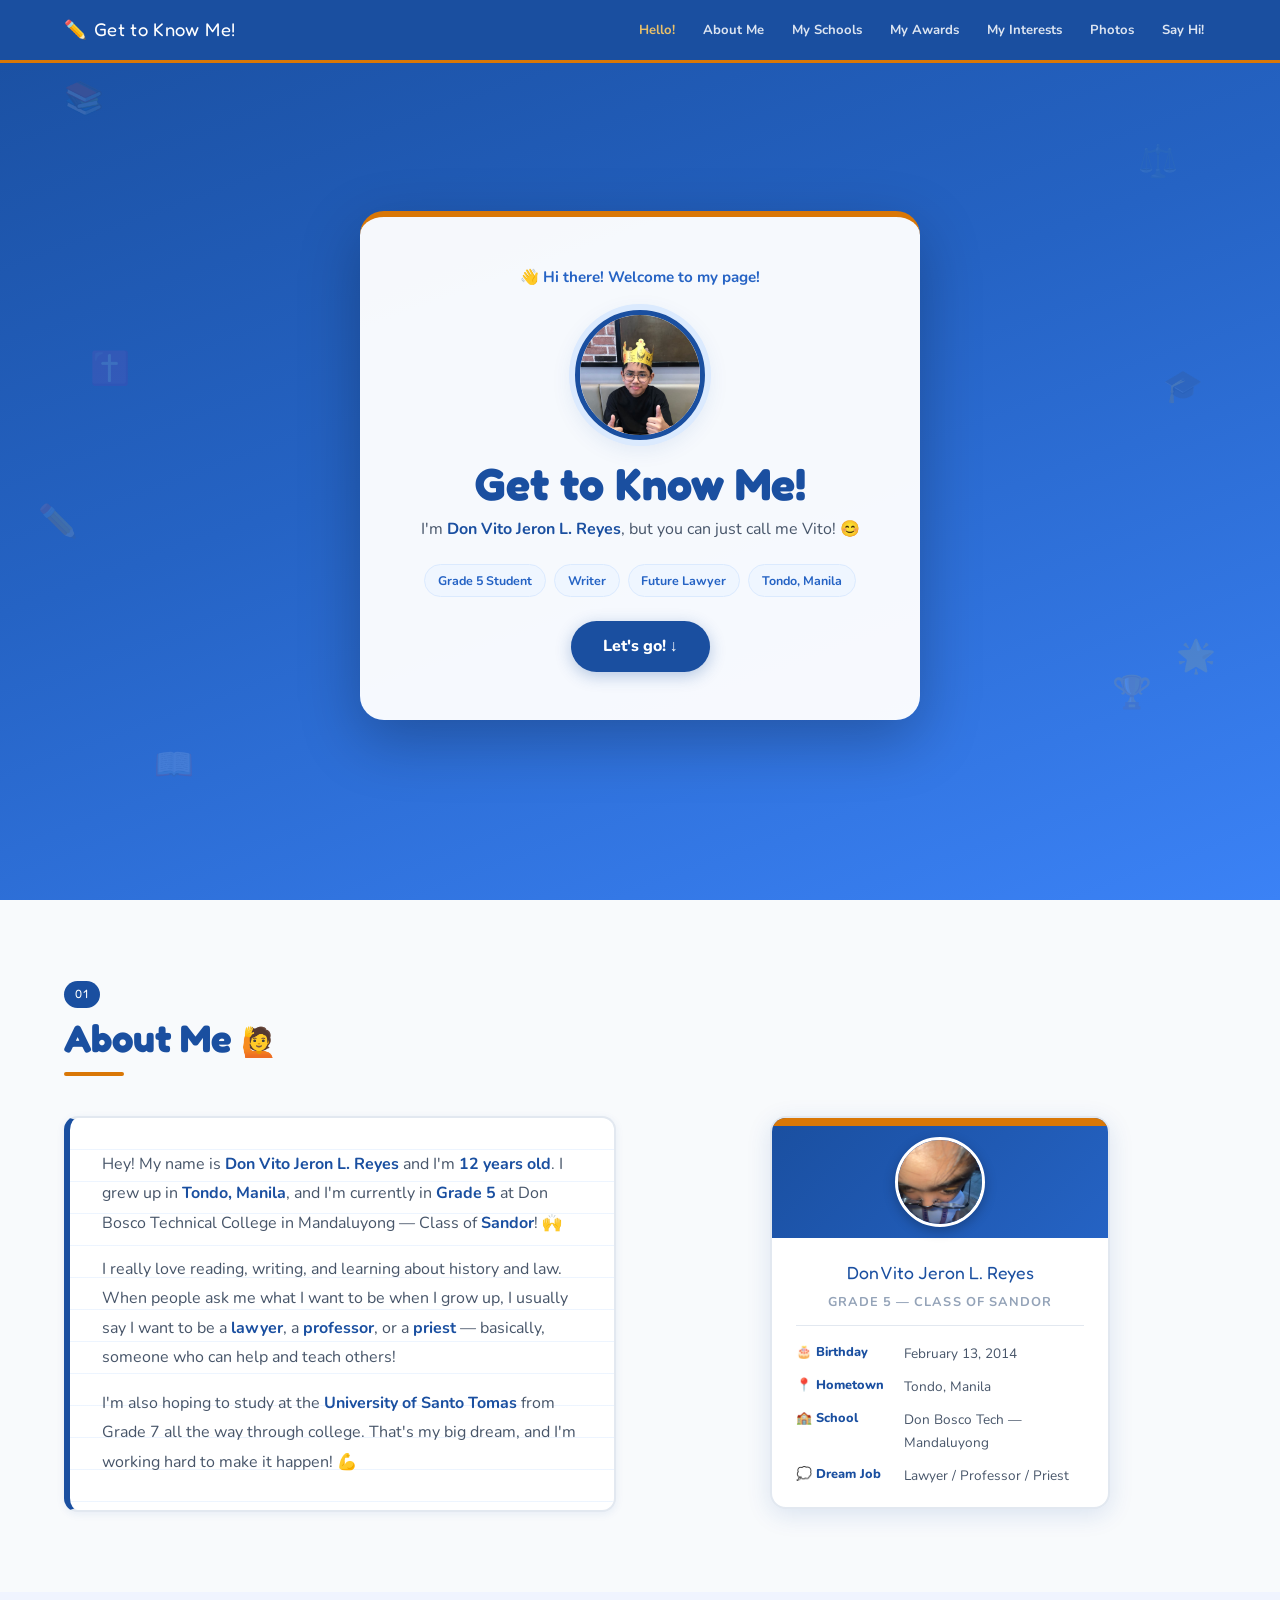
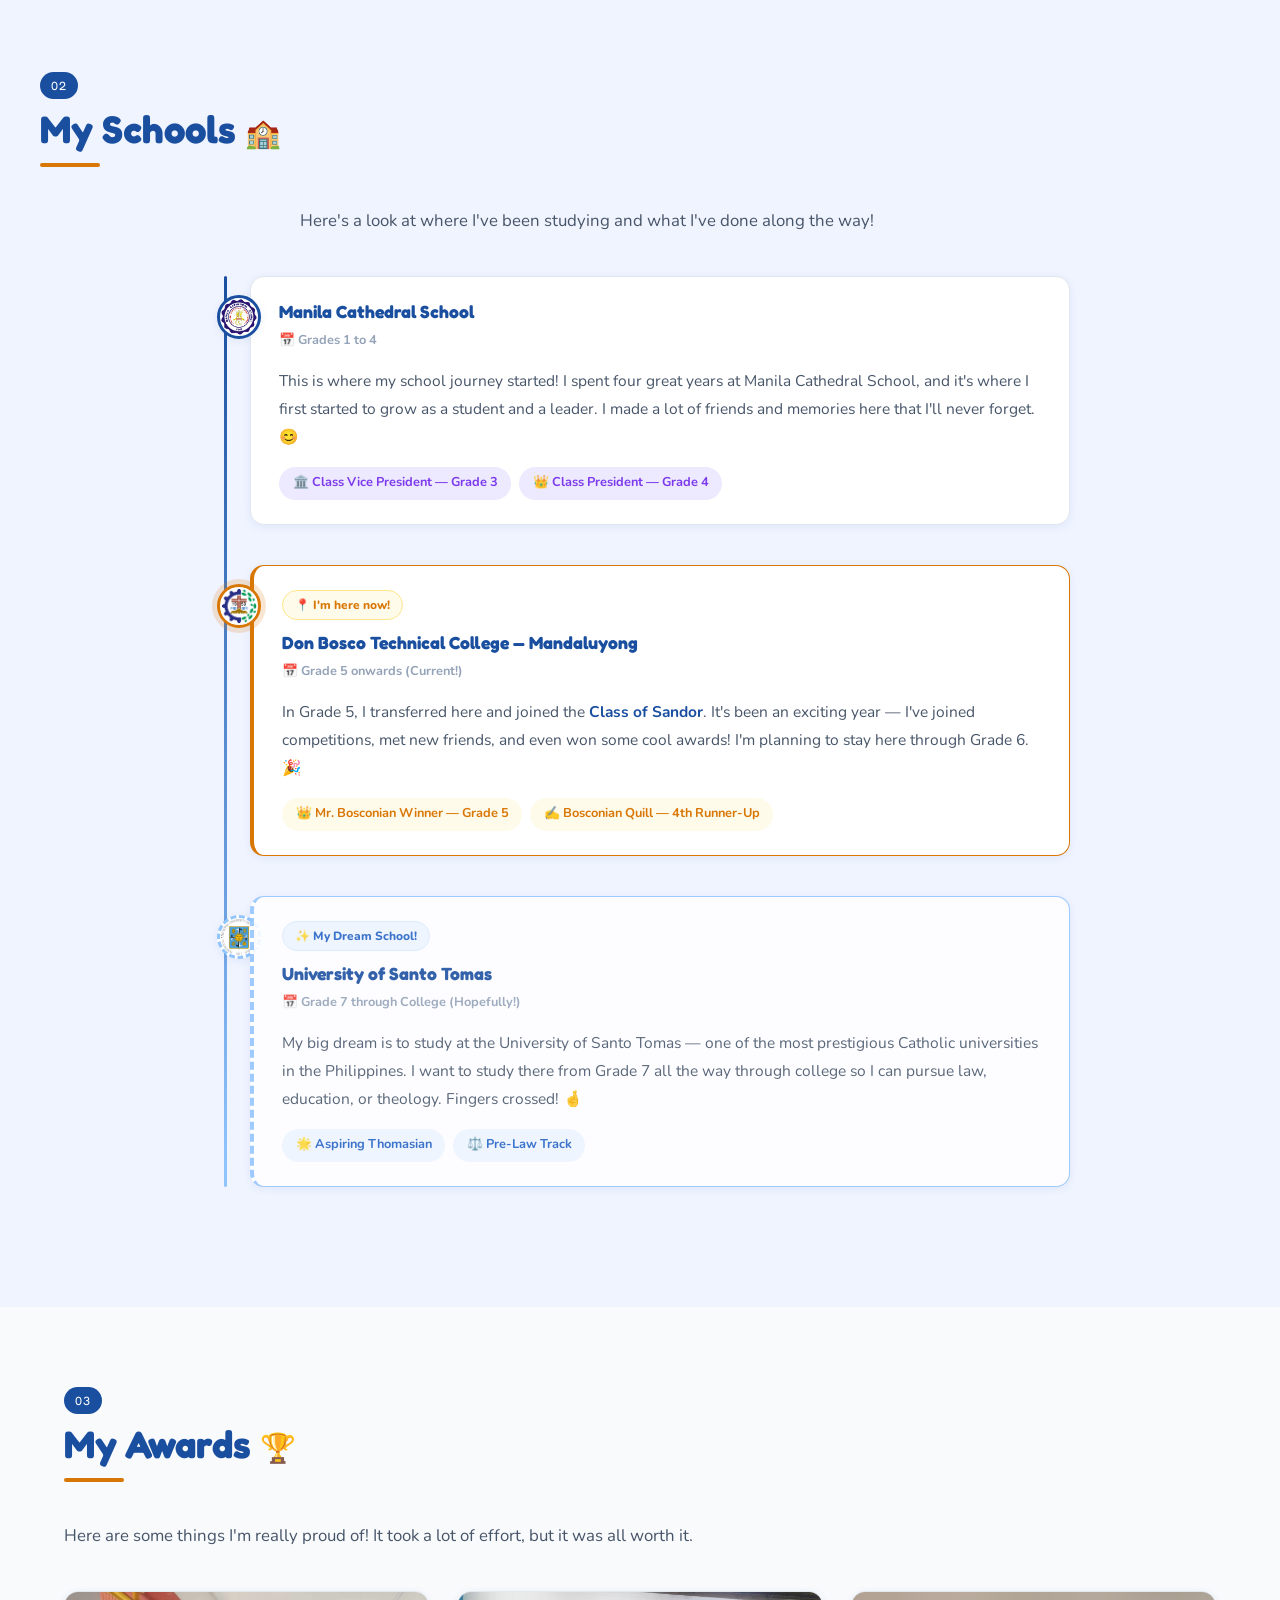
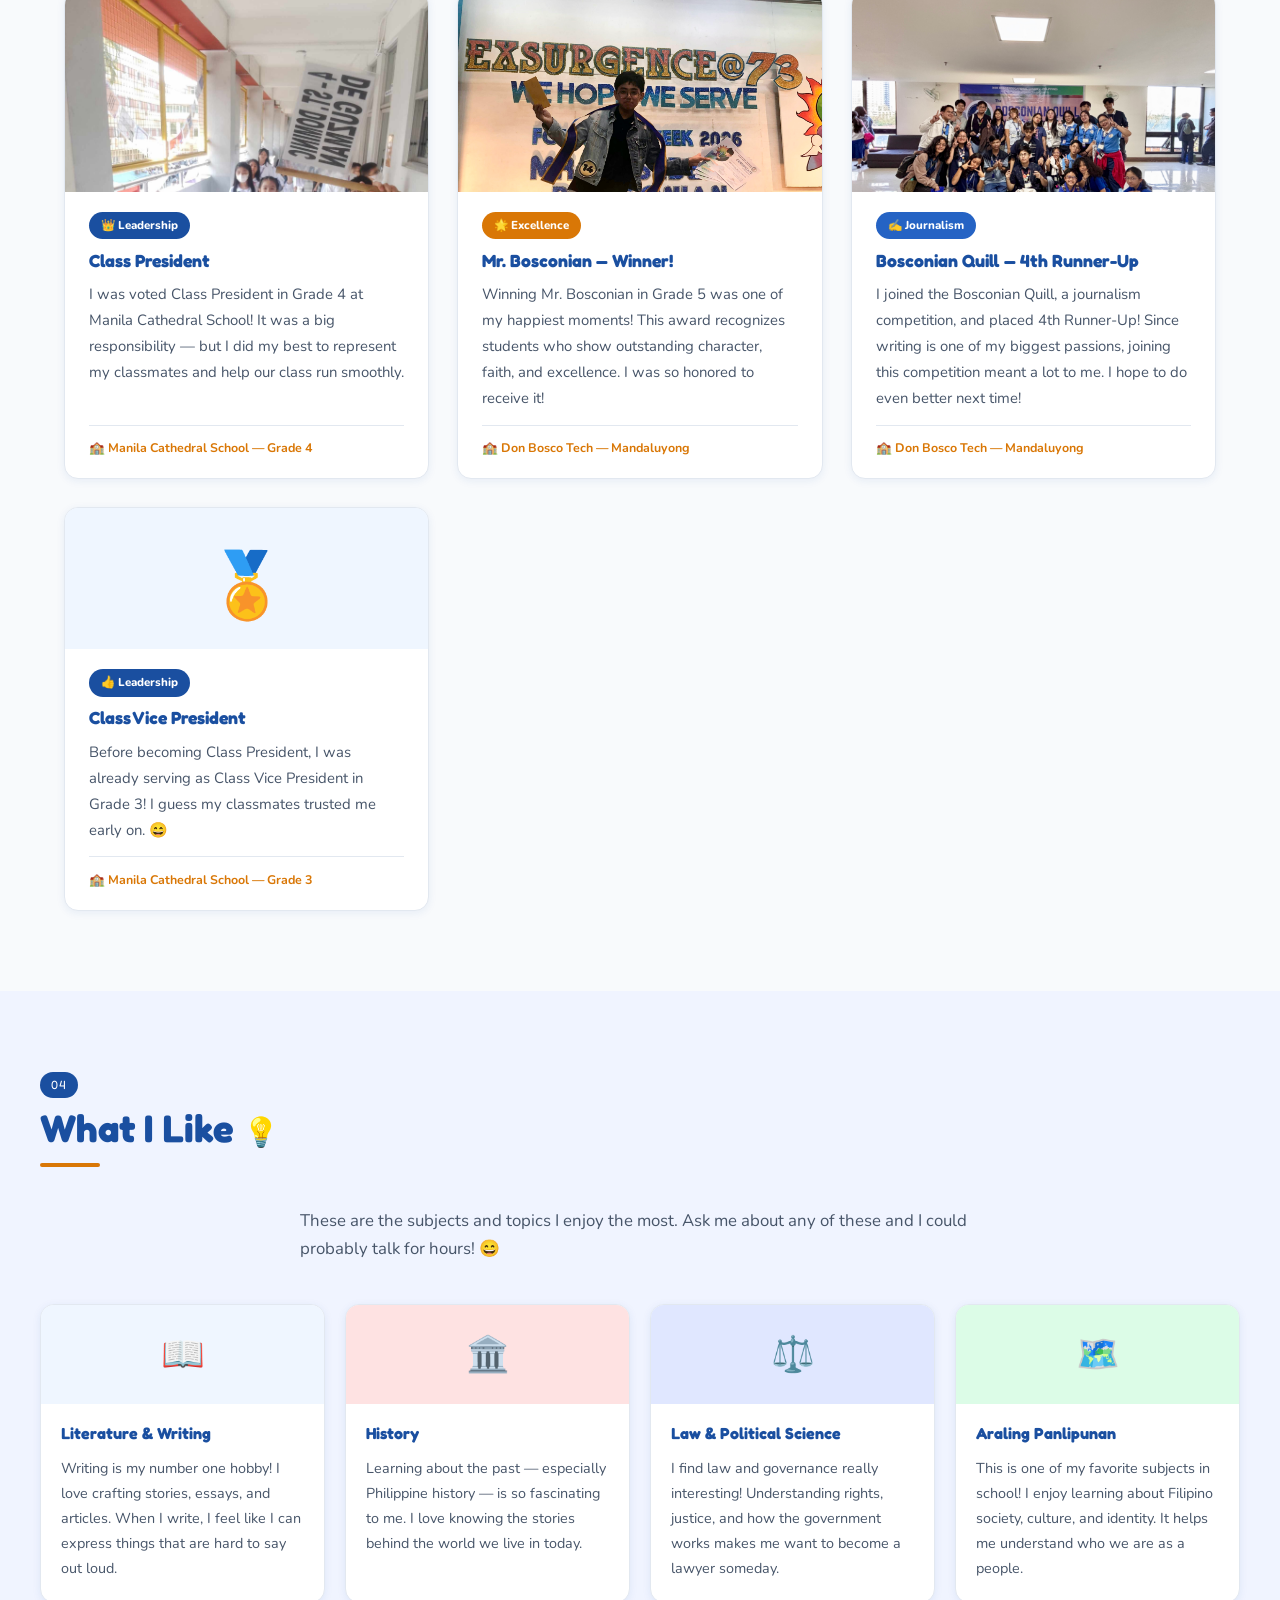
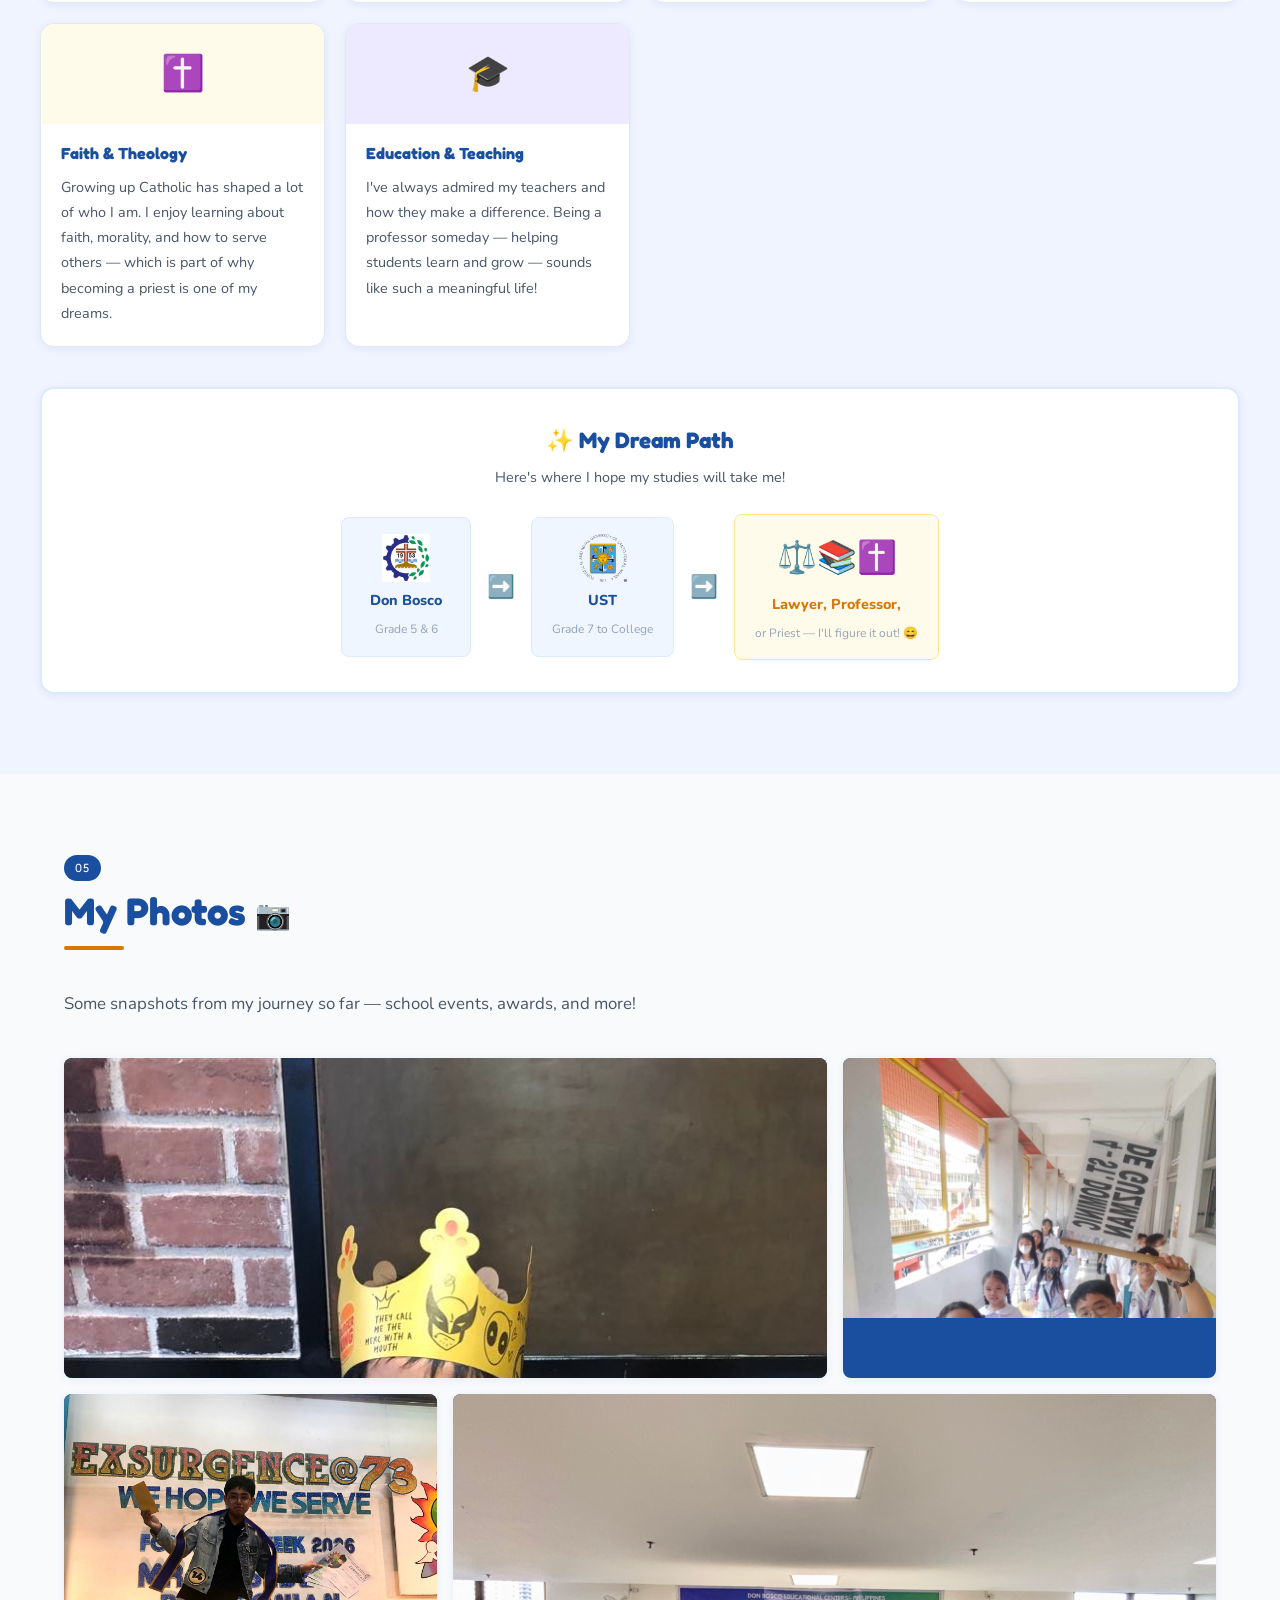
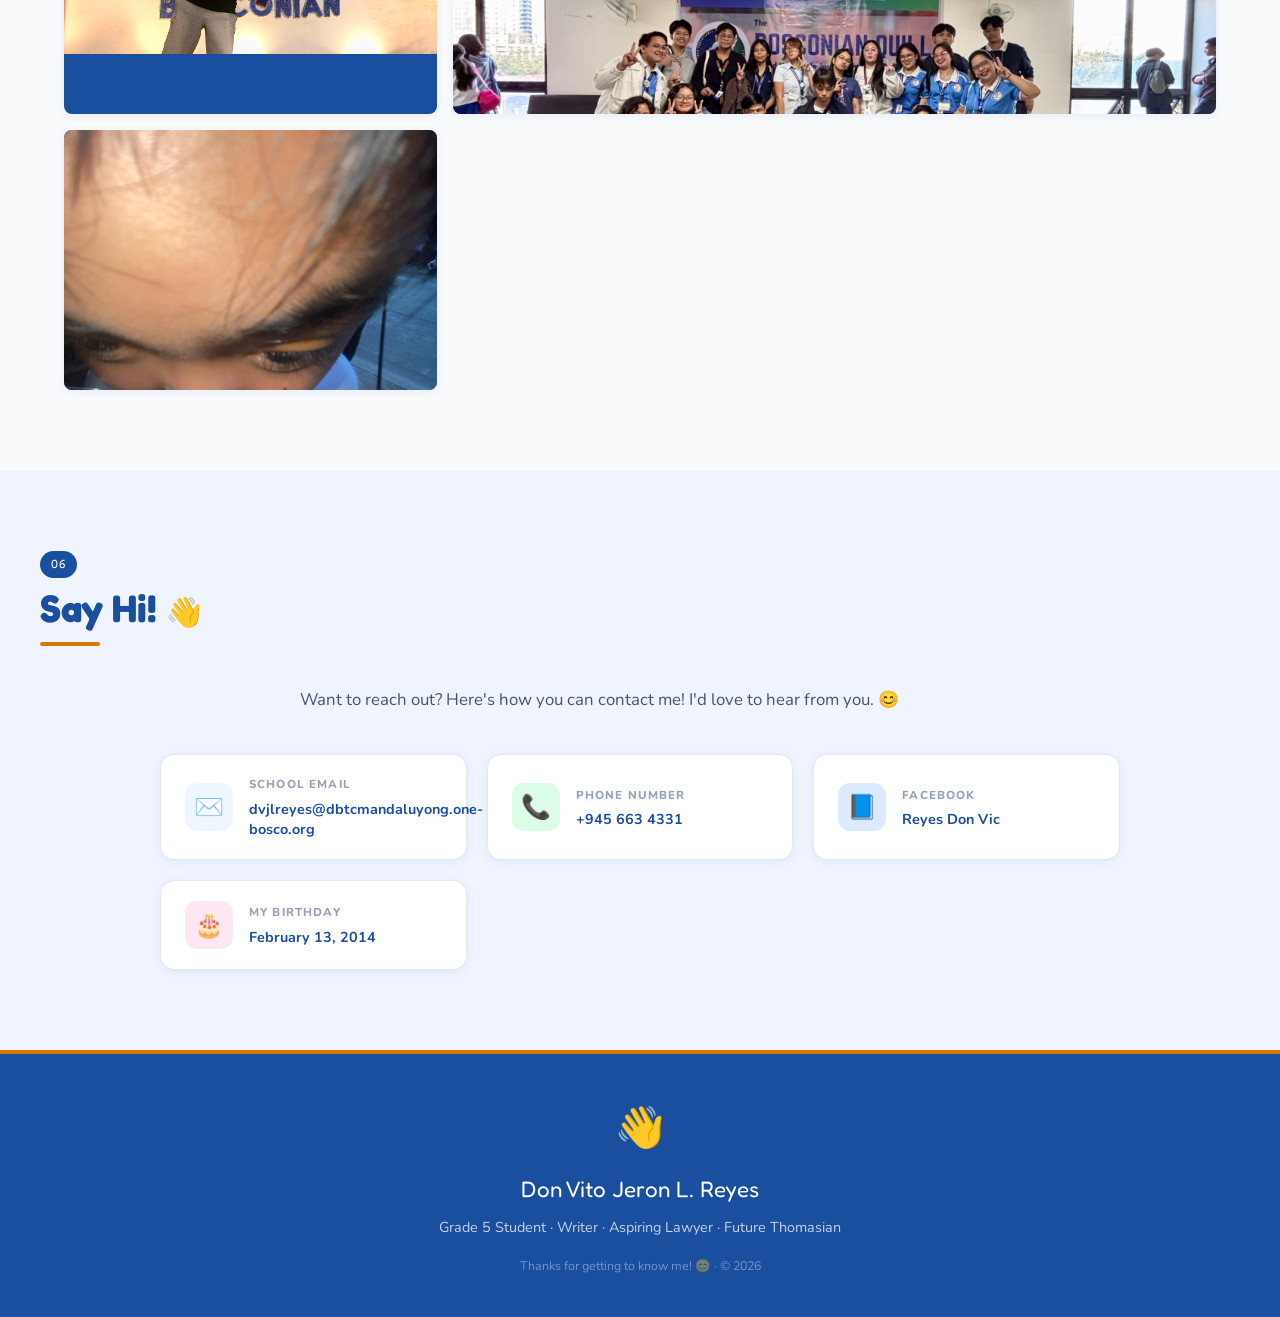
==== commit 5e67908a: "Rename index 3.html to index.html" ====
--- a/index.html
+++ b/index.html
@@ -160,7 +160,7 @@
       <!-- DBTC -->
       <div class="timeline-item reveal">
         <div class="tl-icon-wrap current">
-          <img src="Don_Bosco_Mandaluyong_Logo 2" alt="Don Bosco Mandaluyong Logo" class="tl-logo" />
+          <img src="Don_Bosco_Mandaluyong_Logo 2.jpg" alt="Don Bosco Mandaluyong Logo" class="tl-logo" />
         </div>
         <div class="tl-card current-card">
           <div class="tl-now-tag">📍 I'm here now!</div>
@@ -333,7 +333,7 @@
       <p class="dream-subtitle">Here's where I hope my studies will take me!</p>
       <div class="dream-steps">
         <div class="dream-step-card">
-          <img src="Don_Bosco_Mandaluyong_Logo 2" alt="Don Bosco" class="dream-logo" />
+          <img src="Don_Bosco_Mandaluyong_Logo 2.jpg" alt="Don Bosco" class="dream-logo" />
           <span class="dream-step-label">Don Bosco</span>
           <span class="dream-step-sub">Grade 5 & 6</span>
         </div>
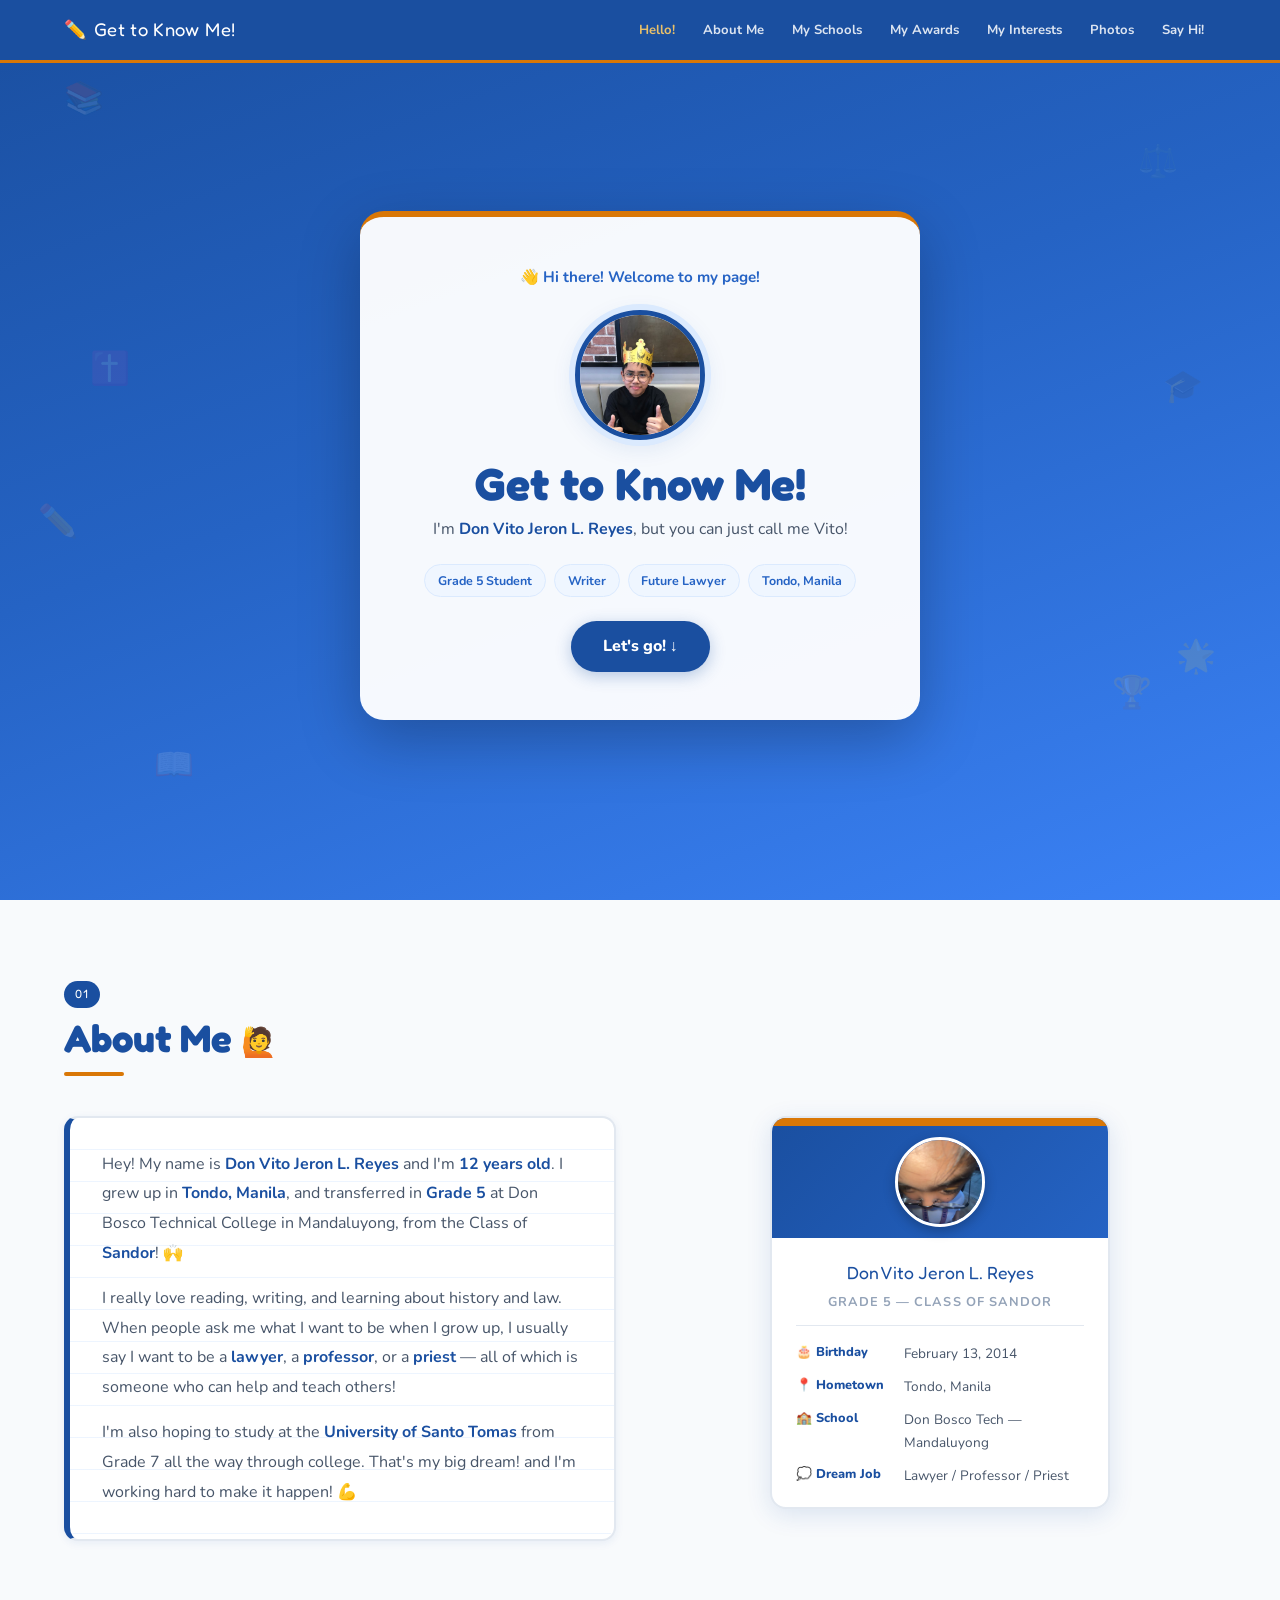
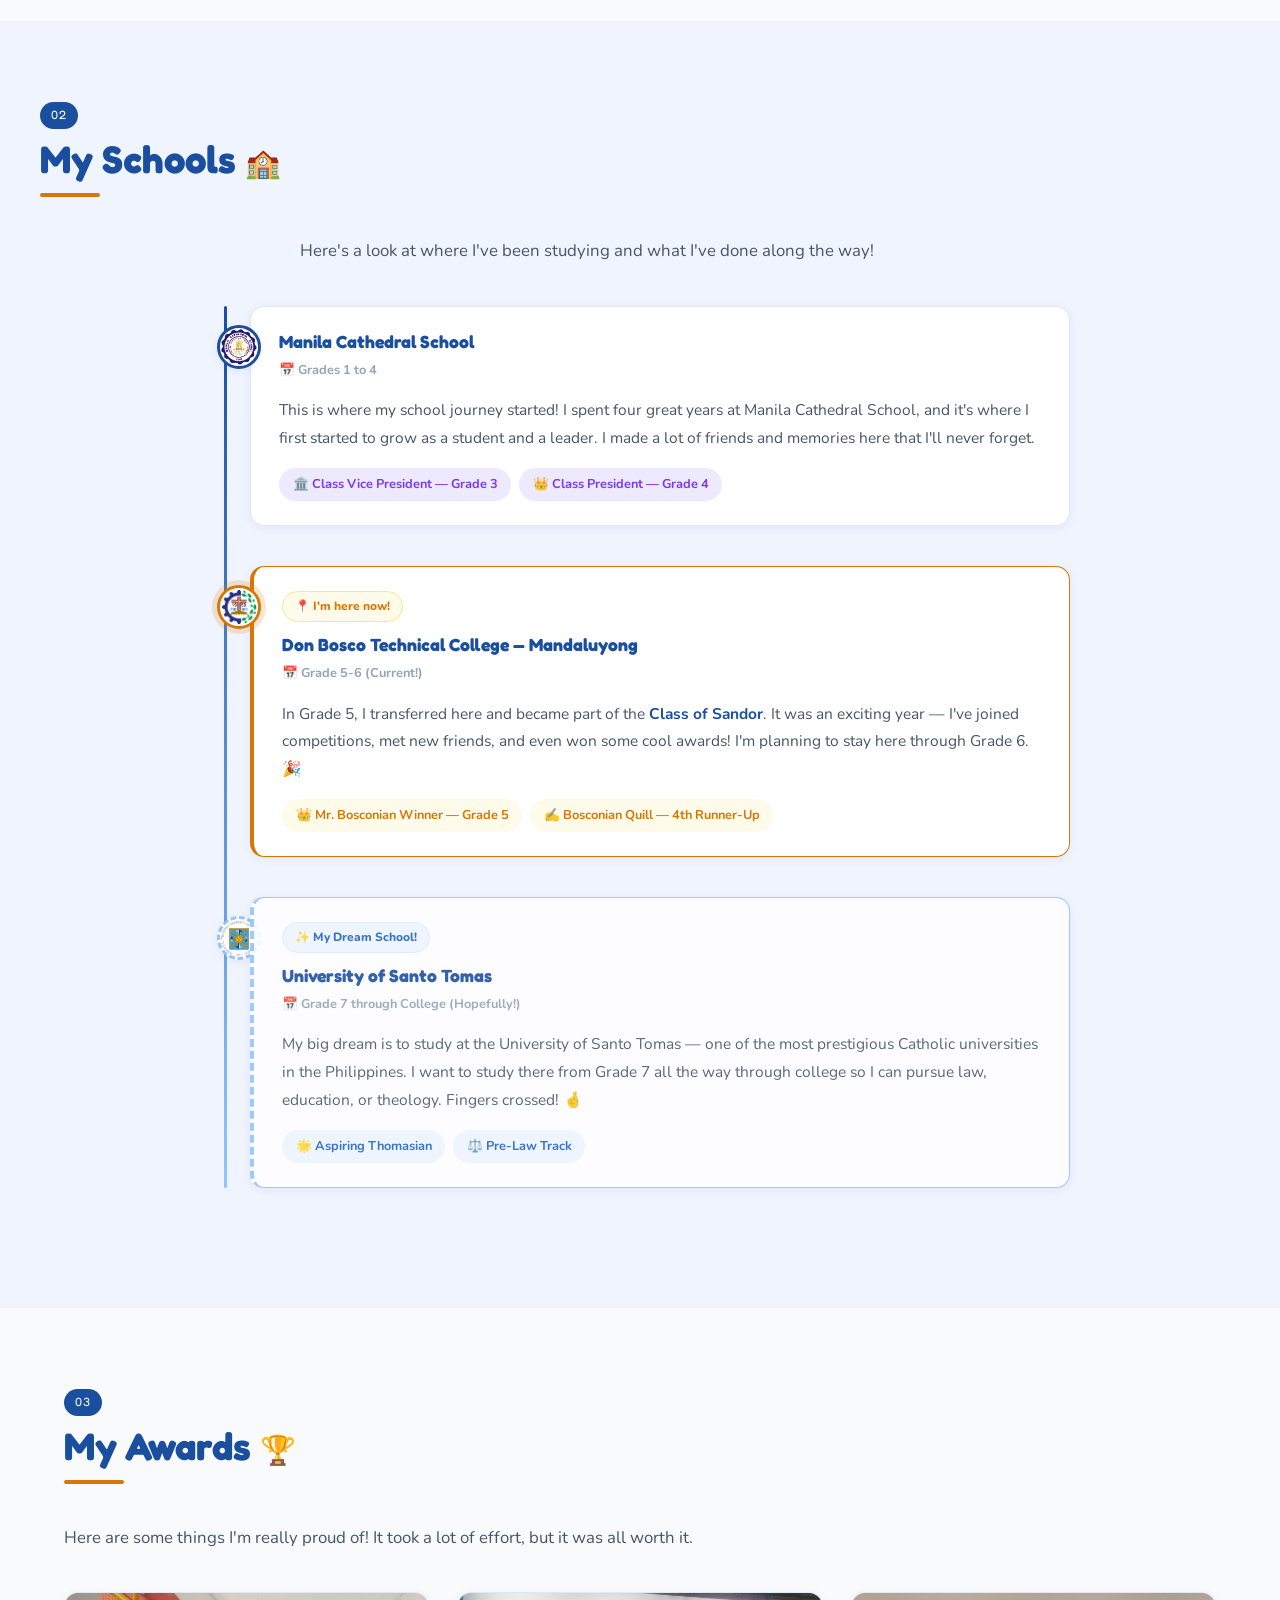
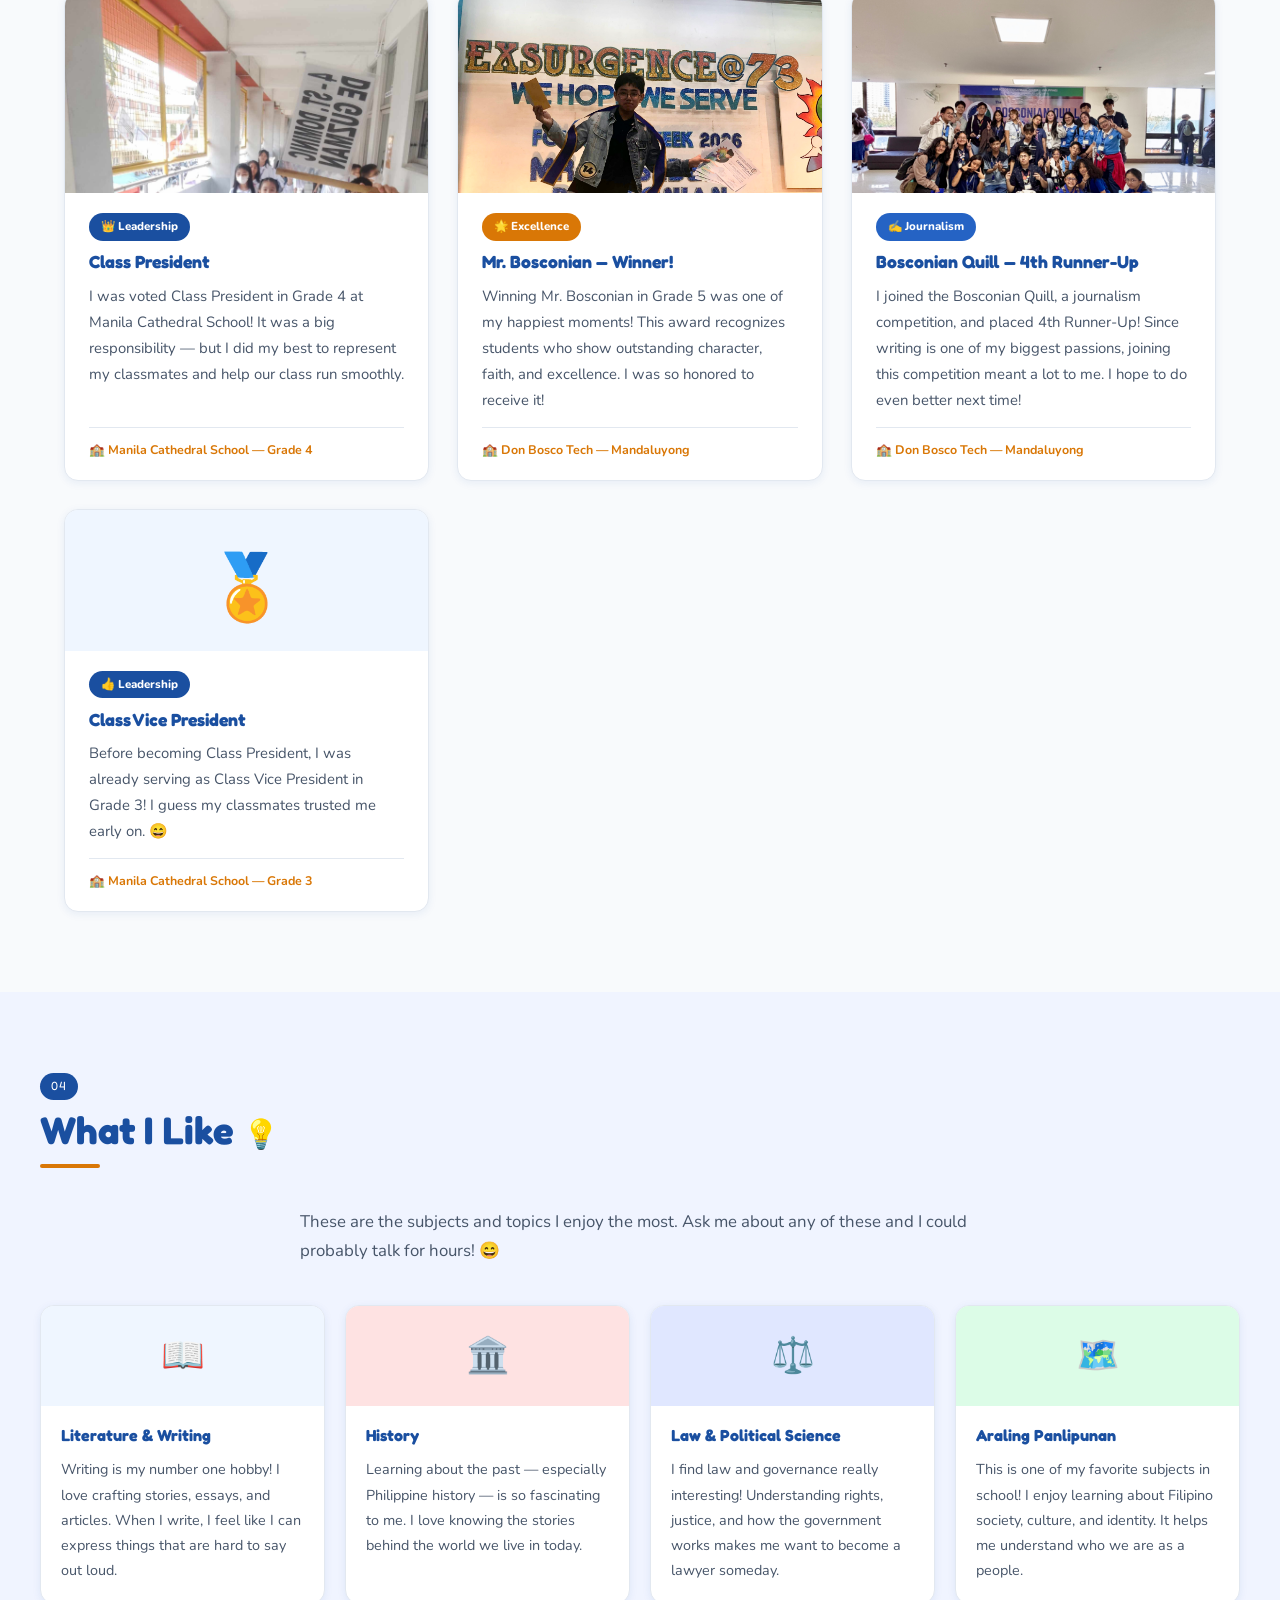
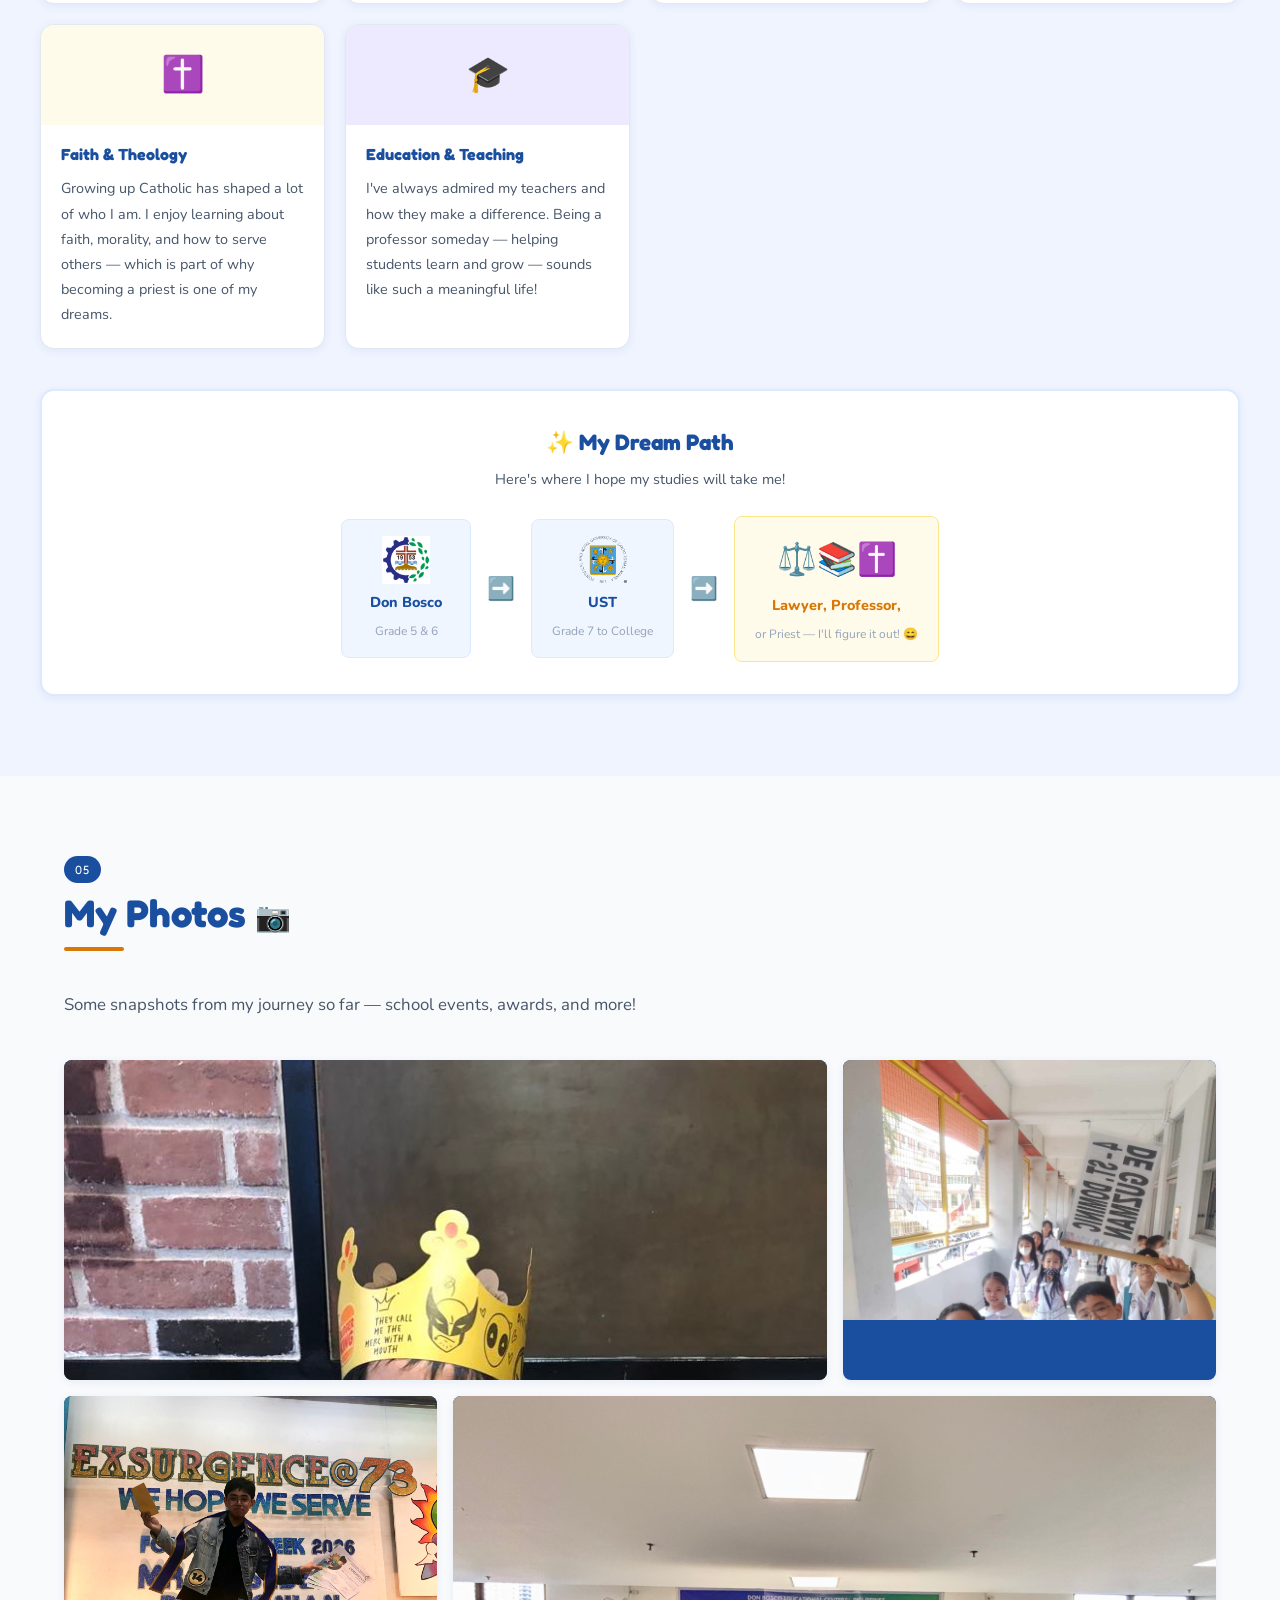
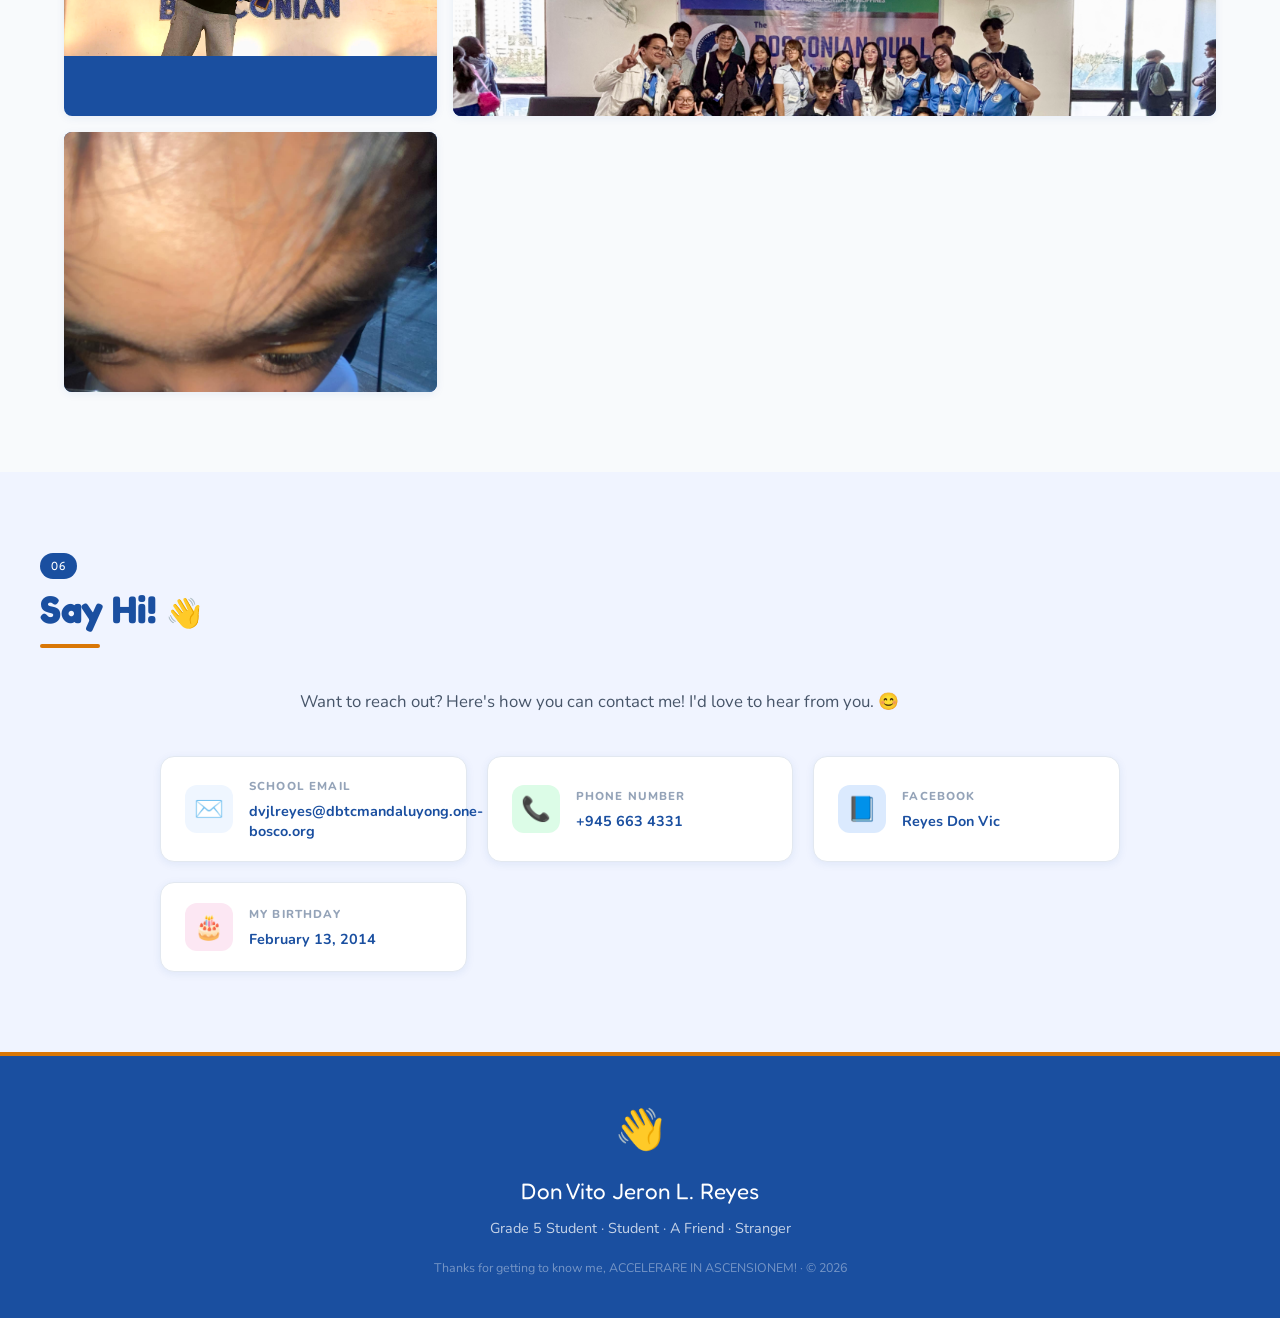
==== commit 77e5a23d: "Update index.html" ====
--- a/index.html
+++ b/index.html
@@ -57,7 +57,7 @@
         <img src="main photo.JPG" alt="Don Vito Jeron L. Reyes" class="hero-photo" />
       </div>
       <h1 class="hero-name">Get to Know Me!</h1>
-      <p class="hero-name-sub">I'm <strong>Don Vito Jeron L. Reyes</strong>, but you can just call me Vito! 😊</p>
+      <p class="hero-name-sub">I'm <strong>Don Vito Jeron L. Reyes</strong>, but you can just call me Vito!</p>
       <div class="hero-tags">
         <span class="hero-tag">Grade 5 Student</span>
         <span class="hero-tag">Writer</span>
@@ -81,13 +81,13 @@
         <div class="notebook-card">
           <div class="notebook-lines">
             <p class="notebook-text">
-              Hey! My name is <strong>Don Vito Jeron L. Reyes</strong> and I'm <strong>12 years old</strong>. I grew up in <strong>Tondo, Manila</strong>, and I'm currently in <strong>Grade 5</strong> at Don Bosco Technical College in Mandaluyong — Class of <strong>Sandor</strong>! 🙌
+              Hey! My name is <strong>Don Vito Jeron L. Reyes</strong> and I'm <strong>12 years old</strong>. I grew up in <strong>Tondo, Manila</strong>, and transferred in <strong>Grade 5</strong> at Don Bosco Technical College in Mandaluyong, from the Class of <strong>Sandor</strong>! 🙌
             </p>
             <p class="notebook-text">
-              I really love reading, writing, and learning about history and law. When people ask me what I want to be when I grow up, I usually say I want to be a <strong>lawyer</strong>, a <strong>professor</strong>, or a <strong>priest</strong> — basically, someone who can help and teach others!
+              I really love reading, writing, and learning about history and law. When people ask me what I want to be when I grow up, I usually say I want to be a <strong>lawyer</strong>, a <strong>professor</strong>, or a <strong>priest</strong> — all of which is someone who can help and teach others!
             </p>
             <p class="notebook-text">
-              I'm also hoping to study at the <strong>University of Santo Tomas</strong> from Grade 7 all the way through college. That's my big dream, and I'm working hard to make it happen! 💪
+              I'm also hoping to study at the <strong>University of Santo Tomas</strong> from Grade 7 all the way through college. That's my big dream! and I'm working hard to make it happen! 💪
             </p>
           </div>
         </div>
@@ -148,7 +148,7 @@
             <span class="tl-years">📅 Grades 1 to 4</span>
           </div>
           <p class="tl-text">
-            This is where my school journey started! I spent four great years at Manila Cathedral School, and it's where I first started to grow as a student and a leader. I made a lot of friends and memories here that I'll never forget. 😊
+            This is where my school journey started! I spent four great years at Manila Cathedral School, and it's where I first started to grow as a student and a leader. I made a lot of friends and memories here that I'll never forget. 
           </p>
           <div class="tl-badges">
             <span class="tl-badge purple">🏛️ Class Vice President — Grade 3</span>
@@ -166,10 +166,10 @@
           <div class="tl-now-tag">📍 I'm here now!</div>
           <div class="tl-header">
             <h3 class="tl-school">Don Bosco Technical College — Mandaluyong</h3>
-            <span class="tl-years">📅 Grade 5 onwards (Current!)</span>
+            <span class="tl-years">📅 Grade 5-6 (Current!)</span>
           </div>
           <p class="tl-text">
-            In Grade 5, I transferred here and joined the <strong>Class of Sandor</strong>. It's been an exciting year — I've joined competitions, met new friends, and even won some cool awards! I'm planning to stay here through Grade 6. 🎉
+            In Grade 5, I transferred here and became part of the <strong>Class of Sandor</strong>. It was an exciting year — I've joined competitions, met new friends, and even won some cool awards! I'm planning to stay here through Grade 6. 🎉
           </p>
           <div class="tl-badges">
             <span class="tl-badge gold">👑 Mr. Bosconian Winner — Grade 5</span>
@@ -432,8 +432,8 @@
     <div class="footer-inner">
       <p class="footer-wave">👋</p>
       <p class="footer-name">Don Vito Jeron L. Reyes</p>
-      <p class="footer-tagline">Grade 5 Student · Writer · Aspiring Lawyer · Future Thomasian</p>
-      <p class="footer-copy">Thanks for getting to know me! 😊 · © 2026</p>
+      <p class="footer-tagline">Grade 5 Student · Student · A Friend · Stranger</p>
+      <p class="footer-copy">Thanks for getting to know me, ACCELERARE IN ASCENSIONEM! · © 2026</p>
     </div>
   </footer>
 
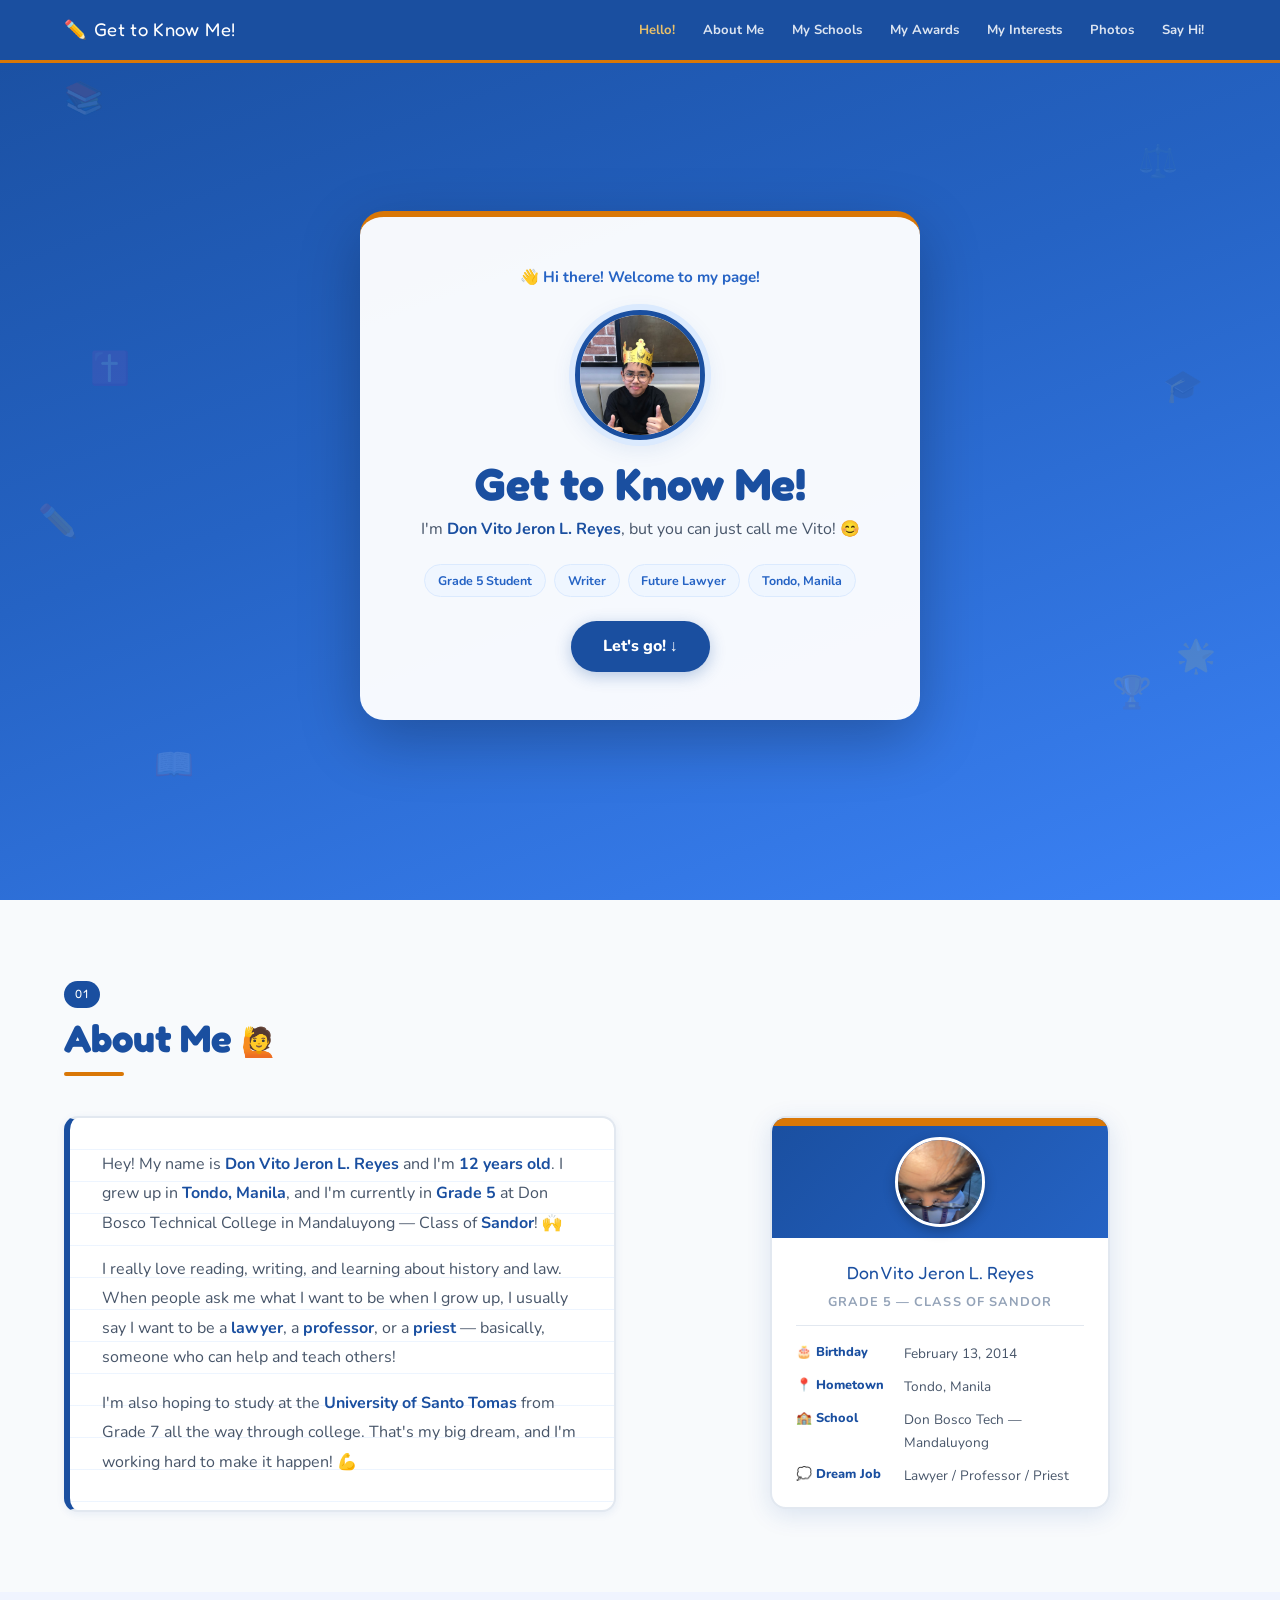
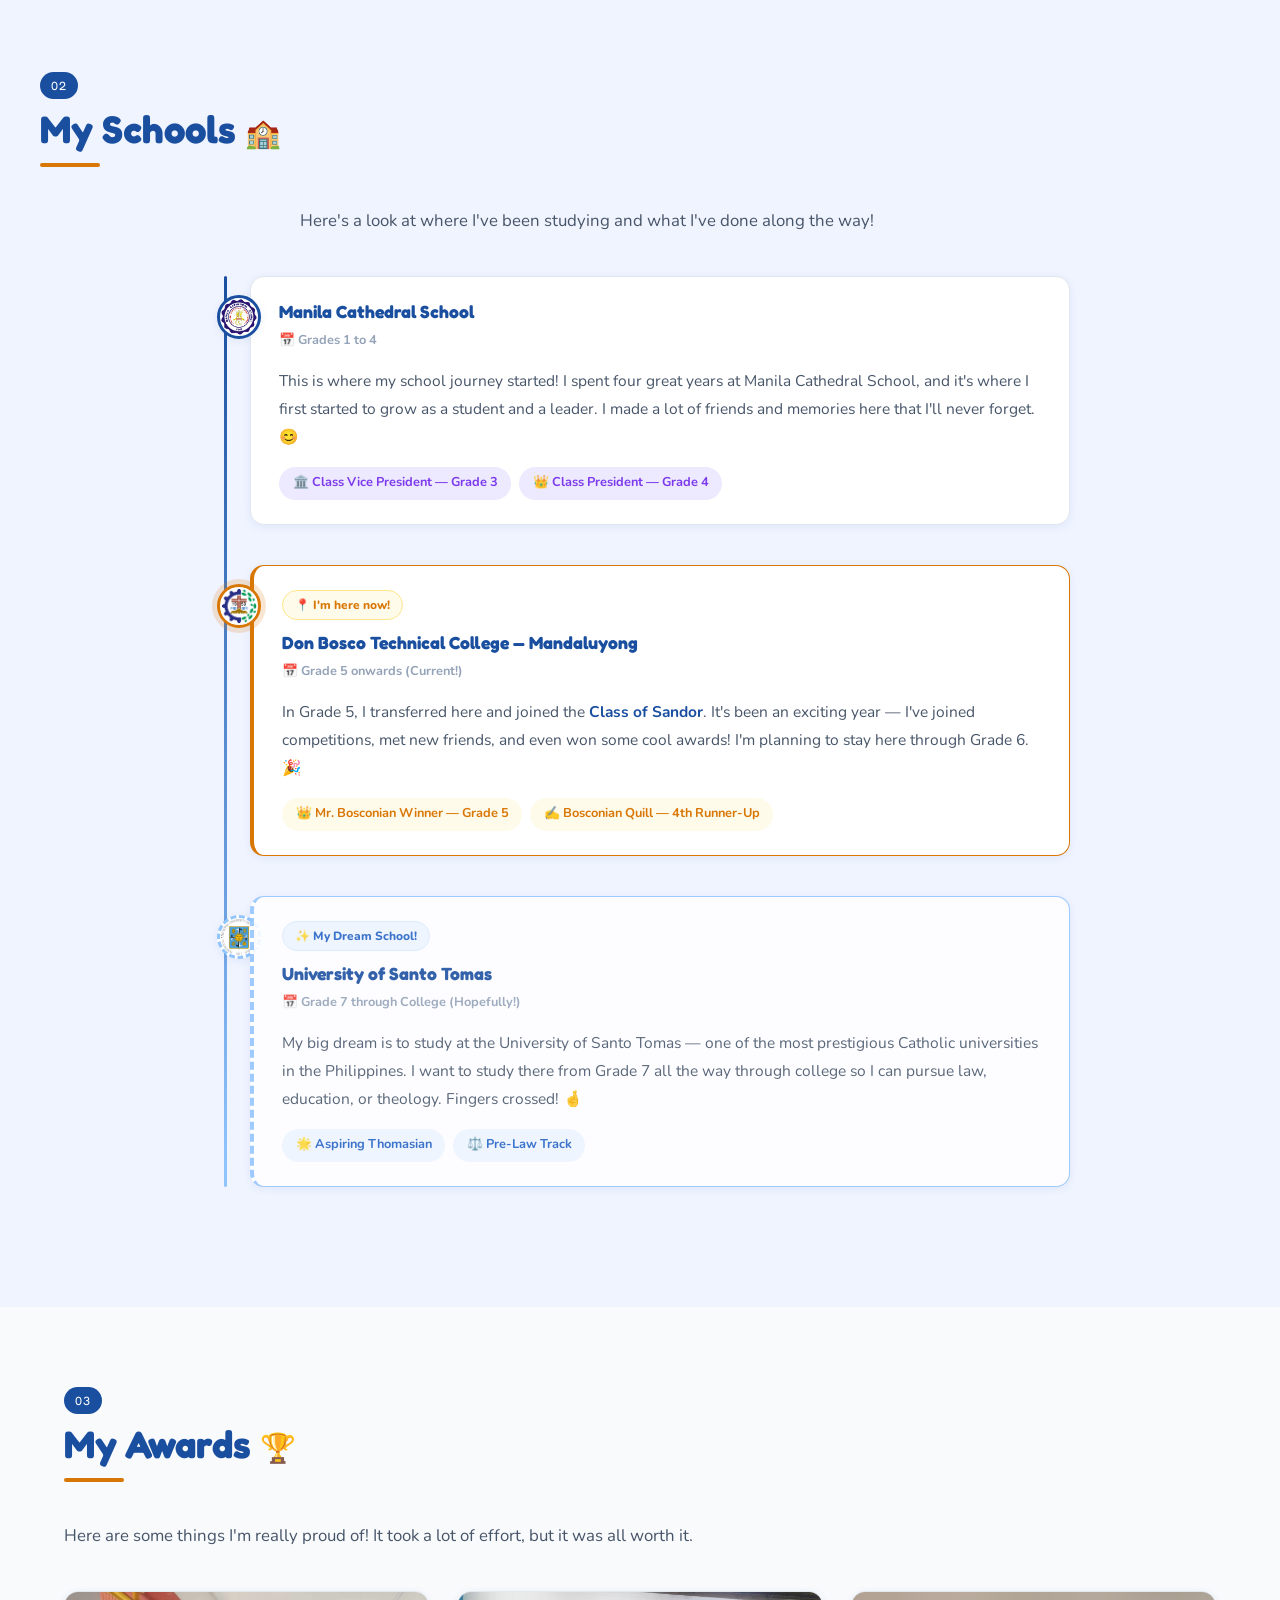
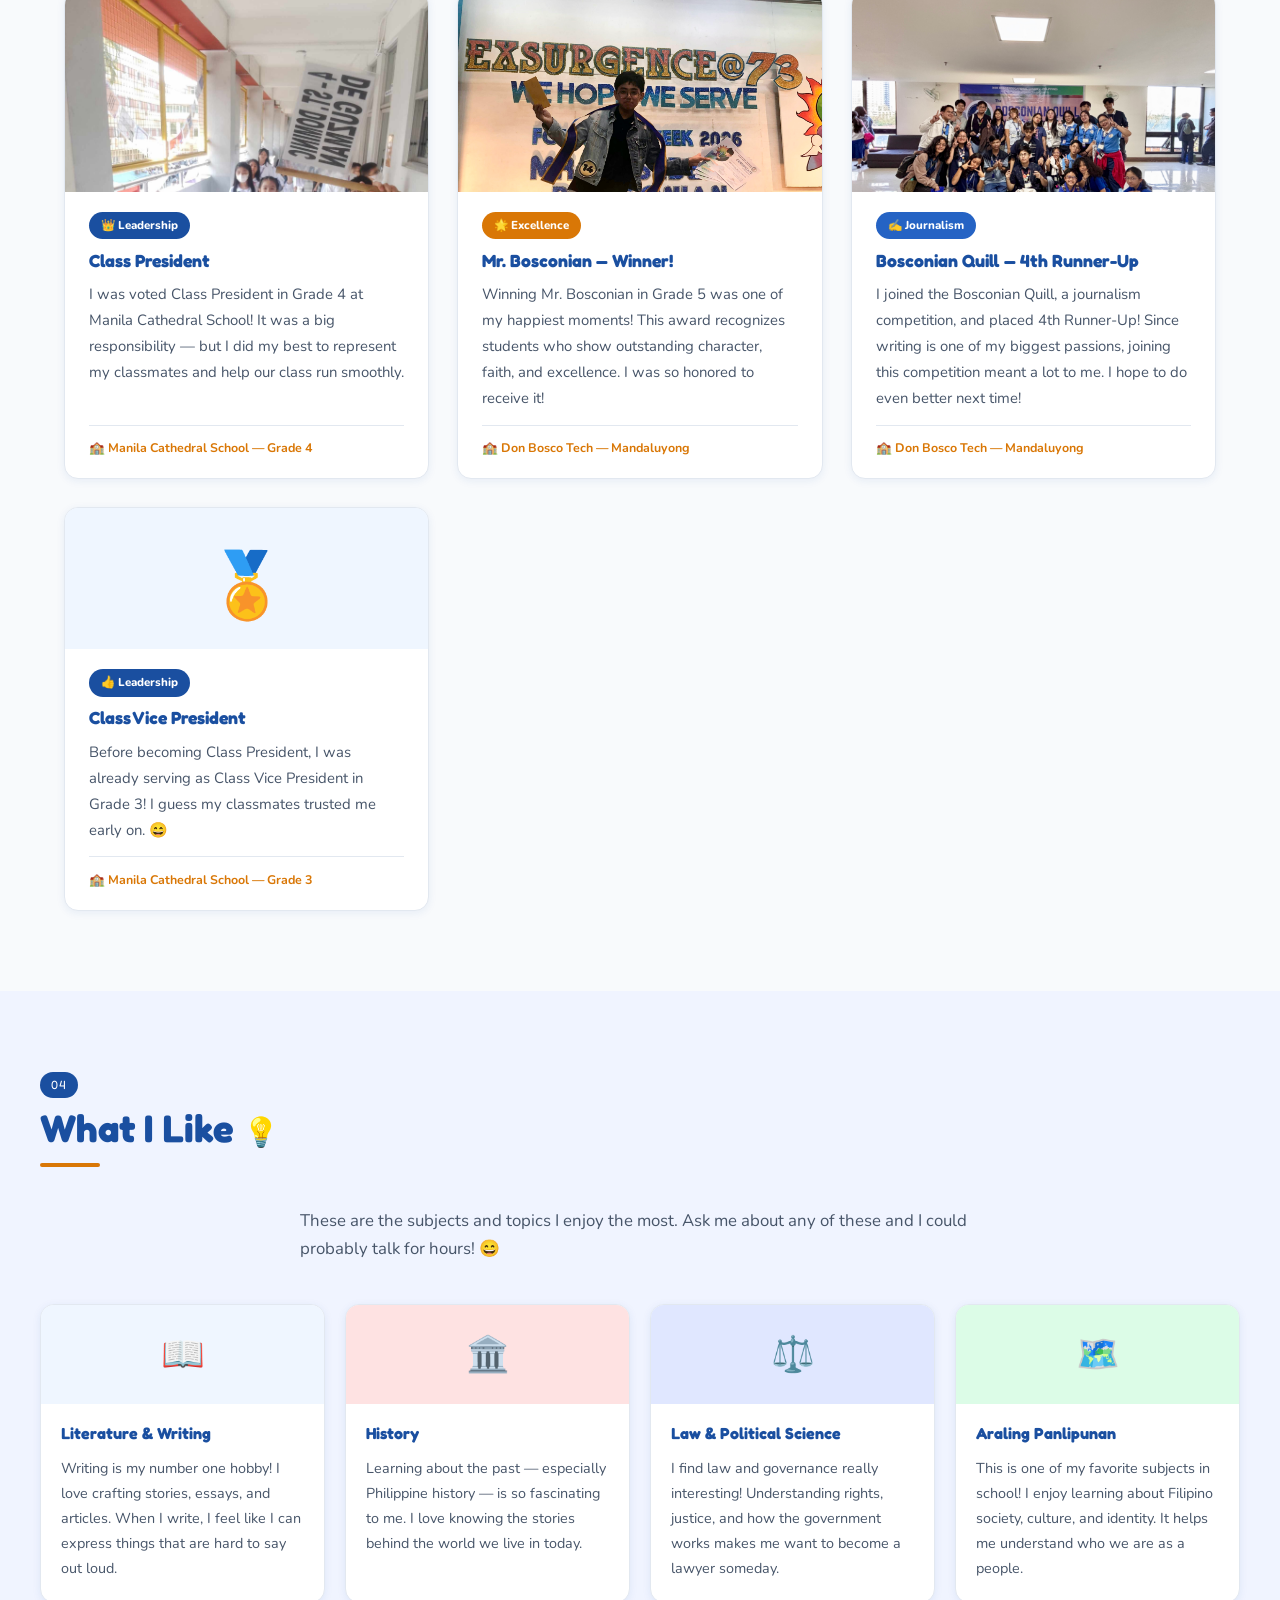
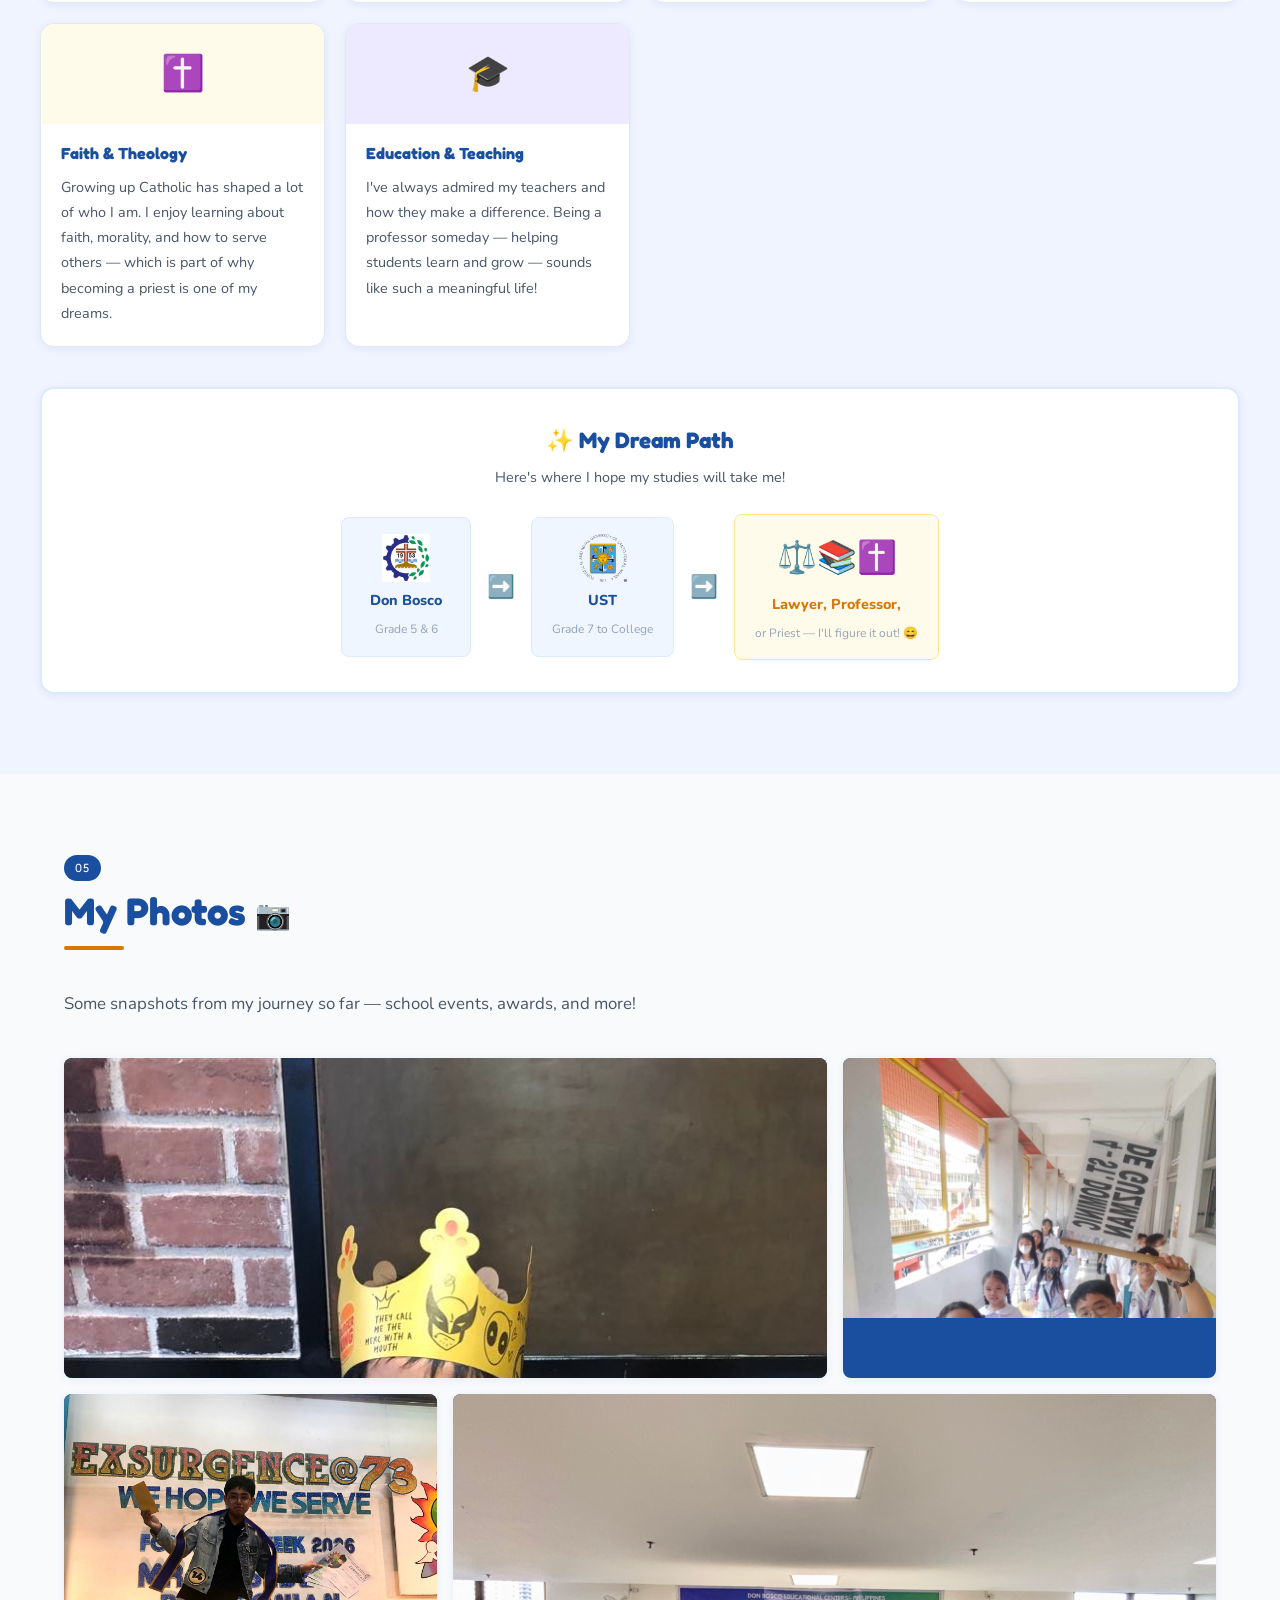
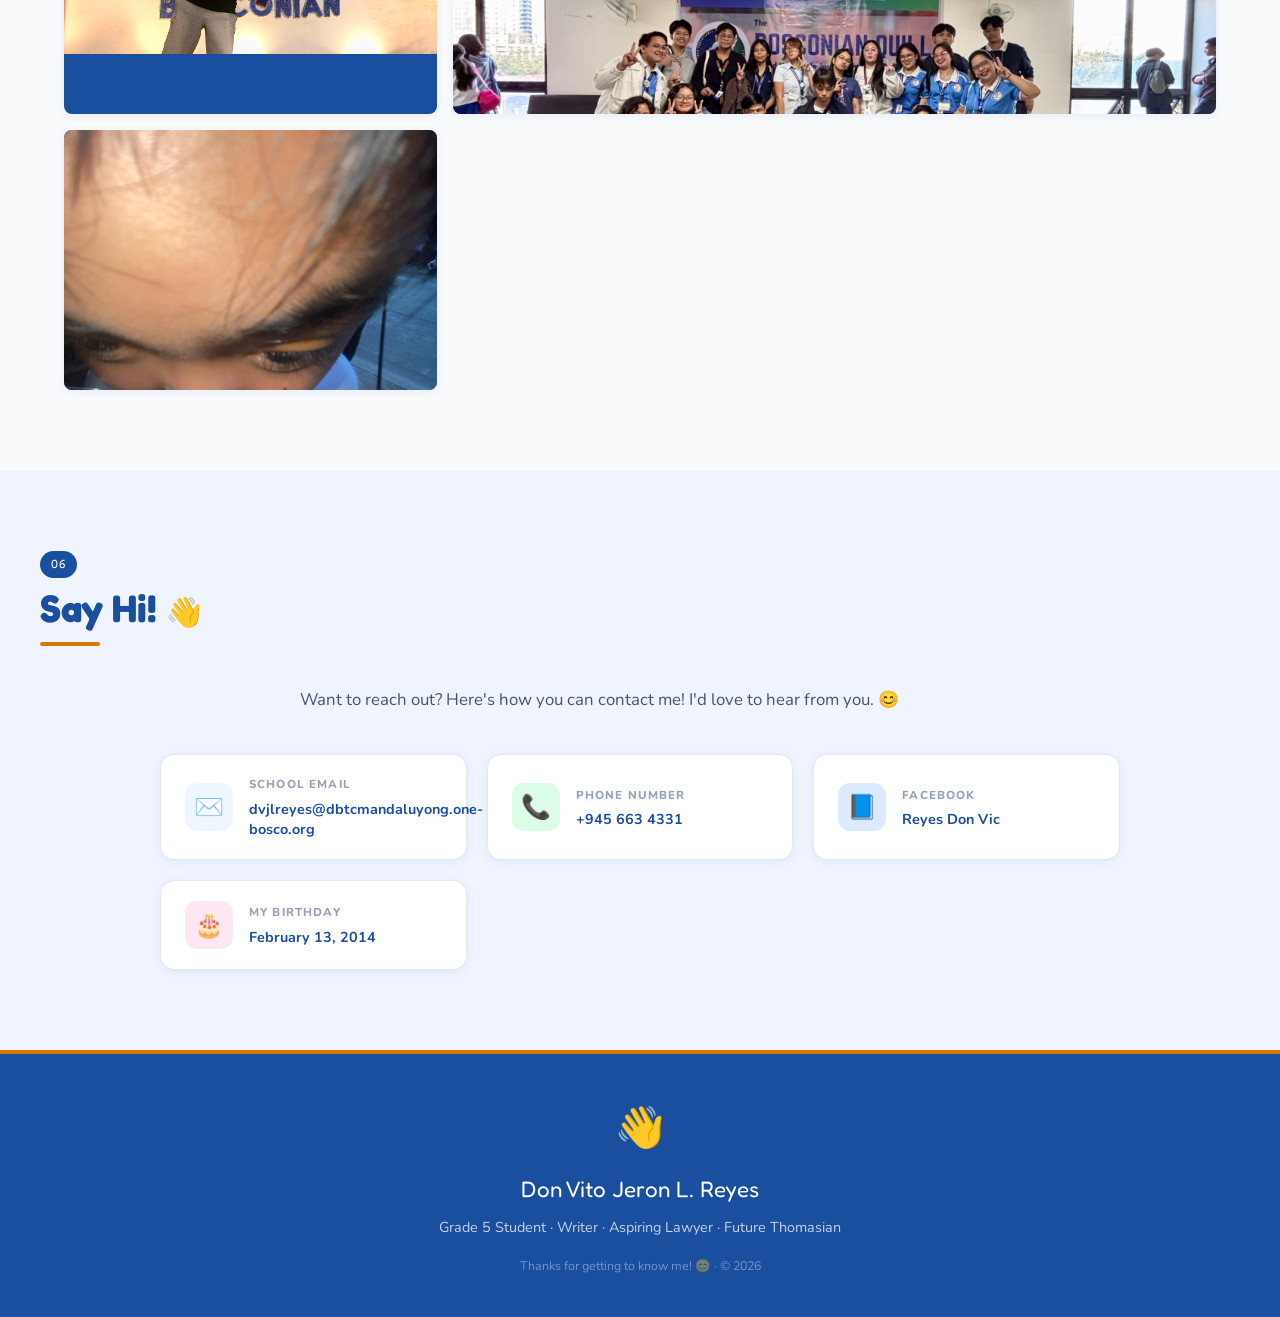
==== commit 8dd3713a: "Rename index 4.html to index.html" ====
--- a/index.html
+++ b/index.html
@@ -4,6 +4,10 @@
   <meta charset="UTF-8" />
   <meta name="viewport" content="width=device-width, initial-scale=1.0" />
   <title>Get to Know Me! — Don Vito Jeron L. Reyes</title>
+  <meta property="og:title" content="Get to Know Me! — Don Vito Jeron L. Reyes" />
+  <meta property="og:description" content="Hi! I'm Don Vito Jeron L. Reyes, a Grade 5 student from Don Bosco Technical College — Mandaluyong." />
+  <meta property="og:type" content="website" />
+  <meta name="twitter:card" content="summary" />
   <link rel="stylesheet" href="style.css" />
   <link rel="preconnect" href="https://fonts.googleapis.com" />
   <link rel="preconnect" href="https://fonts.gstatic.com" crossorigin />
@@ -57,7 +61,7 @@
         <img src="main photo.JPG" alt="Don Vito Jeron L. Reyes" class="hero-photo" />
       </div>
       <h1 class="hero-name">Get to Know Me!</h1>
-      <p class="hero-name-sub">I'm <strong>Don Vito Jeron L. Reyes</strong>, but you can just call me Vito!</p>
+      <p class="hero-name-sub">I'm <strong>Don Vito Jeron L. Reyes</strong>, but you can just call me Vito! 😊</p>
       <div class="hero-tags">
         <span class="hero-tag">Grade 5 Student</span>
         <span class="hero-tag">Writer</span>
@@ -81,13 +85,13 @@
         <div class="notebook-card">
           <div class="notebook-lines">
             <p class="notebook-text">
-              Hey! My name is <strong>Don Vito Jeron L. Reyes</strong> and I'm <strong>12 years old</strong>. I grew up in <strong>Tondo, Manila</strong>, and transferred in <strong>Grade 5</strong> at Don Bosco Technical College in Mandaluyong, from the Class of <strong>Sandor</strong>! 🙌
+              Hey! My name is <strong>Don Vito Jeron L. Reyes</strong> and I'm <strong>12 years old</strong>. I grew up in <strong>Tondo, Manila</strong>, and I'm currently in <strong>Grade 5</strong> at Don Bosco Technical College in Mandaluyong — Class of <strong>Sandor</strong>! 🙌
             </p>
             <p class="notebook-text">
-              I really love reading, writing, and learning about history and law. When people ask me what I want to be when I grow up, I usually say I want to be a <strong>lawyer</strong>, a <strong>professor</strong>, or a <strong>priest</strong> — all of which is someone who can help and teach others!
+              I really love reading, writing, and learning about history and law. When people ask me what I want to be when I grow up, I usually say I want to be a <strong>lawyer</strong>, a <strong>professor</strong>, or a <strong>priest</strong> — basically, someone who can help and teach others!
             </p>
             <p class="notebook-text">
-              I'm also hoping to study at the <strong>University of Santo Tomas</strong> from Grade 7 all the way through college. That's my big dream! and I'm working hard to make it happen! 💪
+              I'm also hoping to study at the <strong>University of Santo Tomas</strong> from Grade 7 all the way through college. That's my big dream, and I'm working hard to make it happen! 💪
             </p>
           </div>
         </div>
@@ -148,7 +152,7 @@
             <span class="tl-years">📅 Grades 1 to 4</span>
           </div>
           <p class="tl-text">
-            This is where my school journey started! I spent four great years at Manila Cathedral School, and it's where I first started to grow as a student and a leader. I made a lot of friends and memories here that I'll never forget. 
+            This is where my school journey started! I spent four great years at Manila Cathedral School, and it's where I first started to grow as a student and a leader. I made a lot of friends and memories here that I'll never forget. 😊
           </p>
           <div class="tl-badges">
             <span class="tl-badge purple">🏛️ Class Vice President — Grade 3</span>
@@ -166,10 +170,10 @@
           <div class="tl-now-tag">📍 I'm here now!</div>
           <div class="tl-header">
             <h3 class="tl-school">Don Bosco Technical College — Mandaluyong</h3>
-            <span class="tl-years">📅 Grade 5-6 (Current!)</span>
+            <span class="tl-years">📅 Grade 5 onwards (Current!)</span>
           </div>
           <p class="tl-text">
-            In Grade 5, I transferred here and became part of the <strong>Class of Sandor</strong>. It was an exciting year — I've joined competitions, met new friends, and even won some cool awards! I'm planning to stay here through Grade 6. 🎉
+            In Grade 5, I transferred here and joined the <strong>Class of Sandor</strong>. It's been an exciting year — I've joined competitions, met new friends, and even won some cool awards! I'm planning to stay here through Grade 6. 🎉
           </p>
           <div class="tl-badges">
             <span class="tl-badge gold">👑 Mr. Bosconian Winner — Grade 5</span>
@@ -432,8 +436,8 @@
     <div class="footer-inner">
       <p class="footer-wave">👋</p>
       <p class="footer-name">Don Vito Jeron L. Reyes</p>
-      <p class="footer-tagline">Grade 5 Student · Student · A Friend · Stranger</p>
-      <p class="footer-copy">Thanks for getting to know me, ACCELERARE IN ASCENSIONEM! · © 2026</p>
+      <p class="footer-tagline">Grade 5 Student · Writer · Aspiring Lawyer · Future Thomasian</p>
+      <p class="footer-copy">Thanks for getting to know me! 😊 · © 2026</p>
     </div>
   </footer>
 
